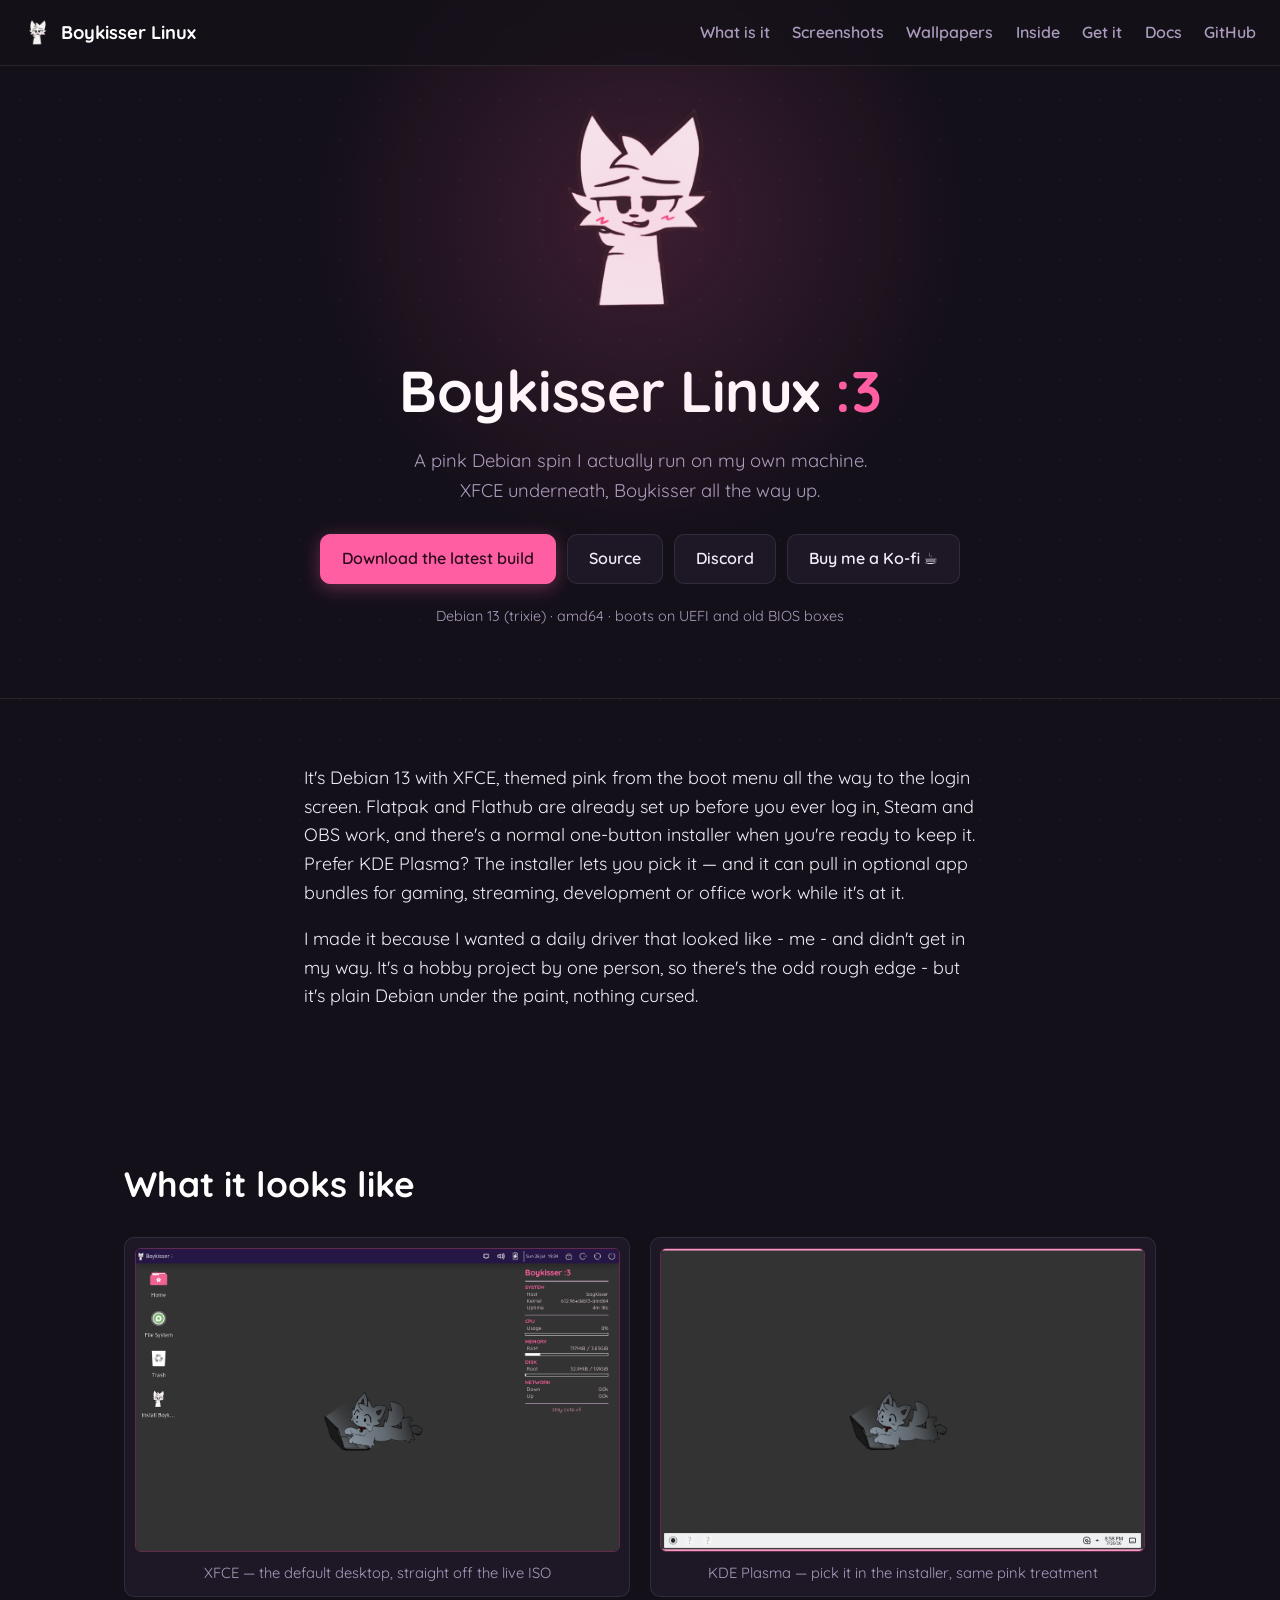
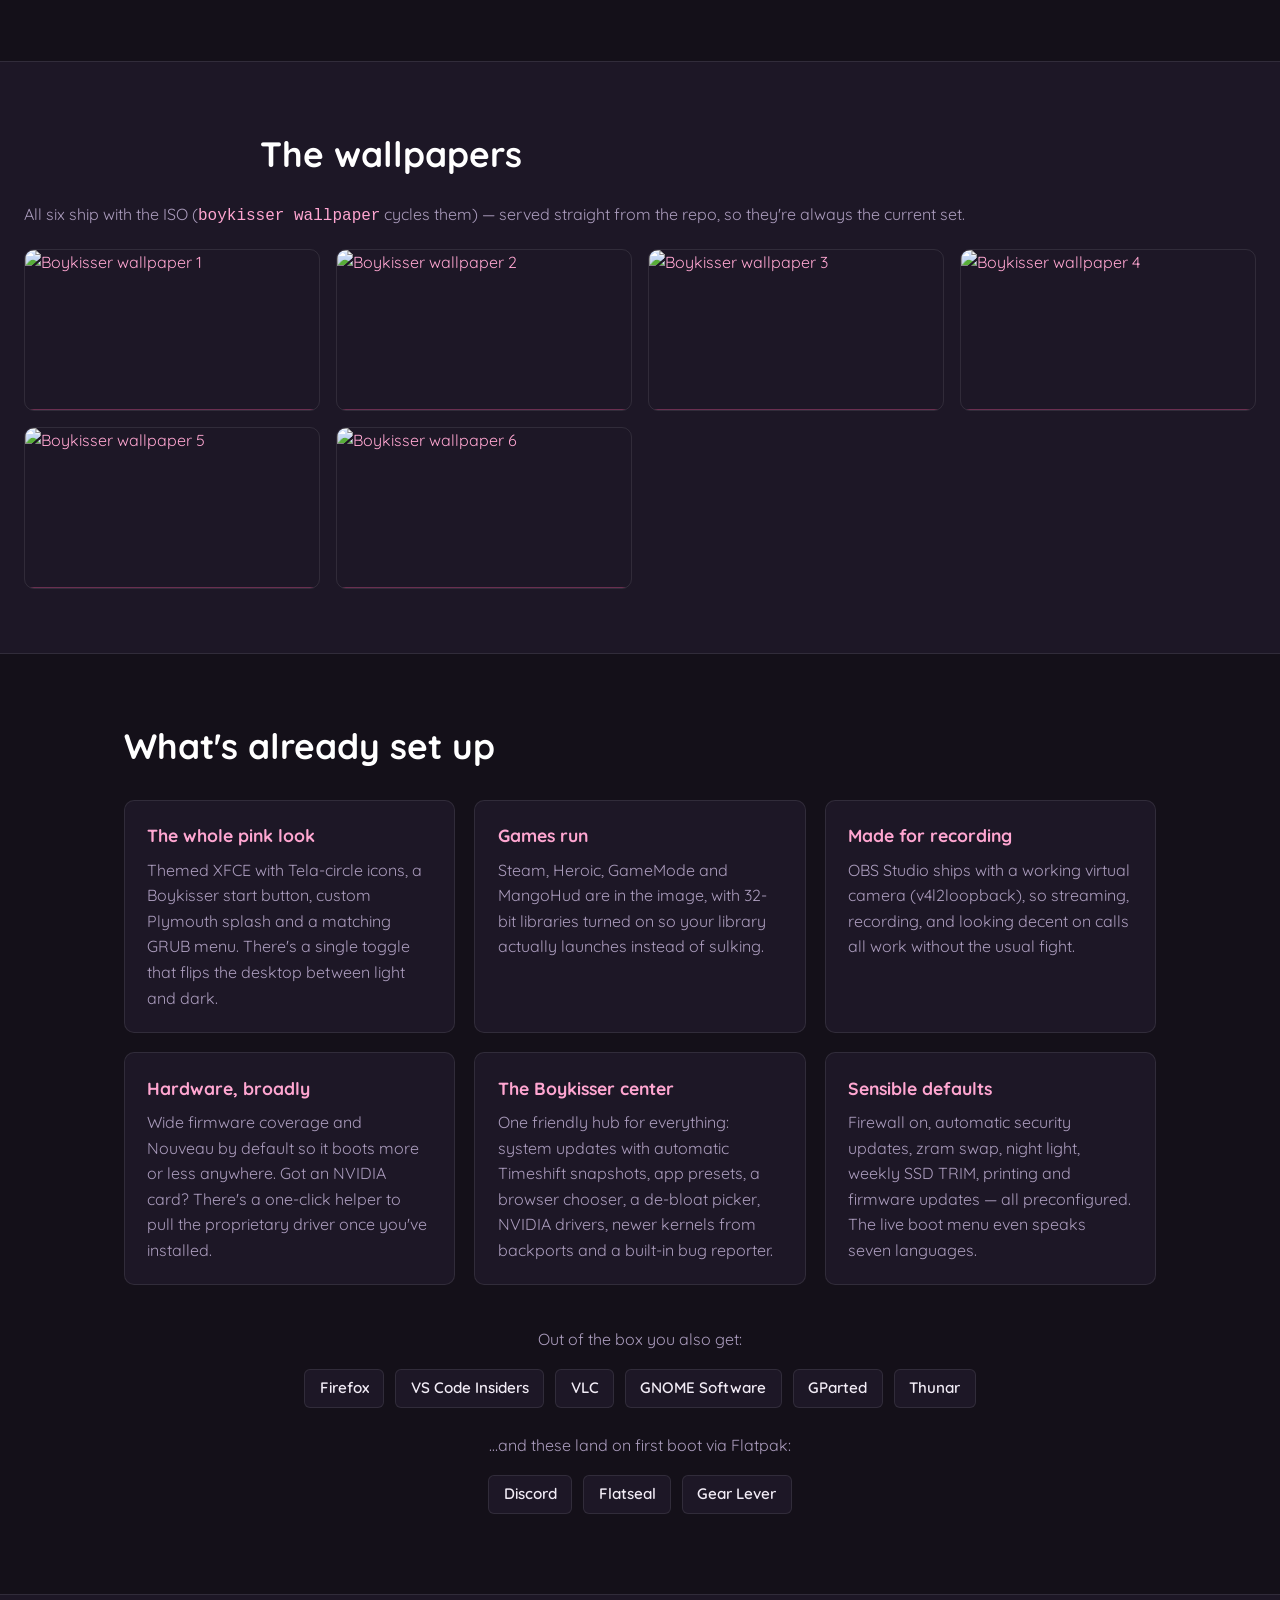
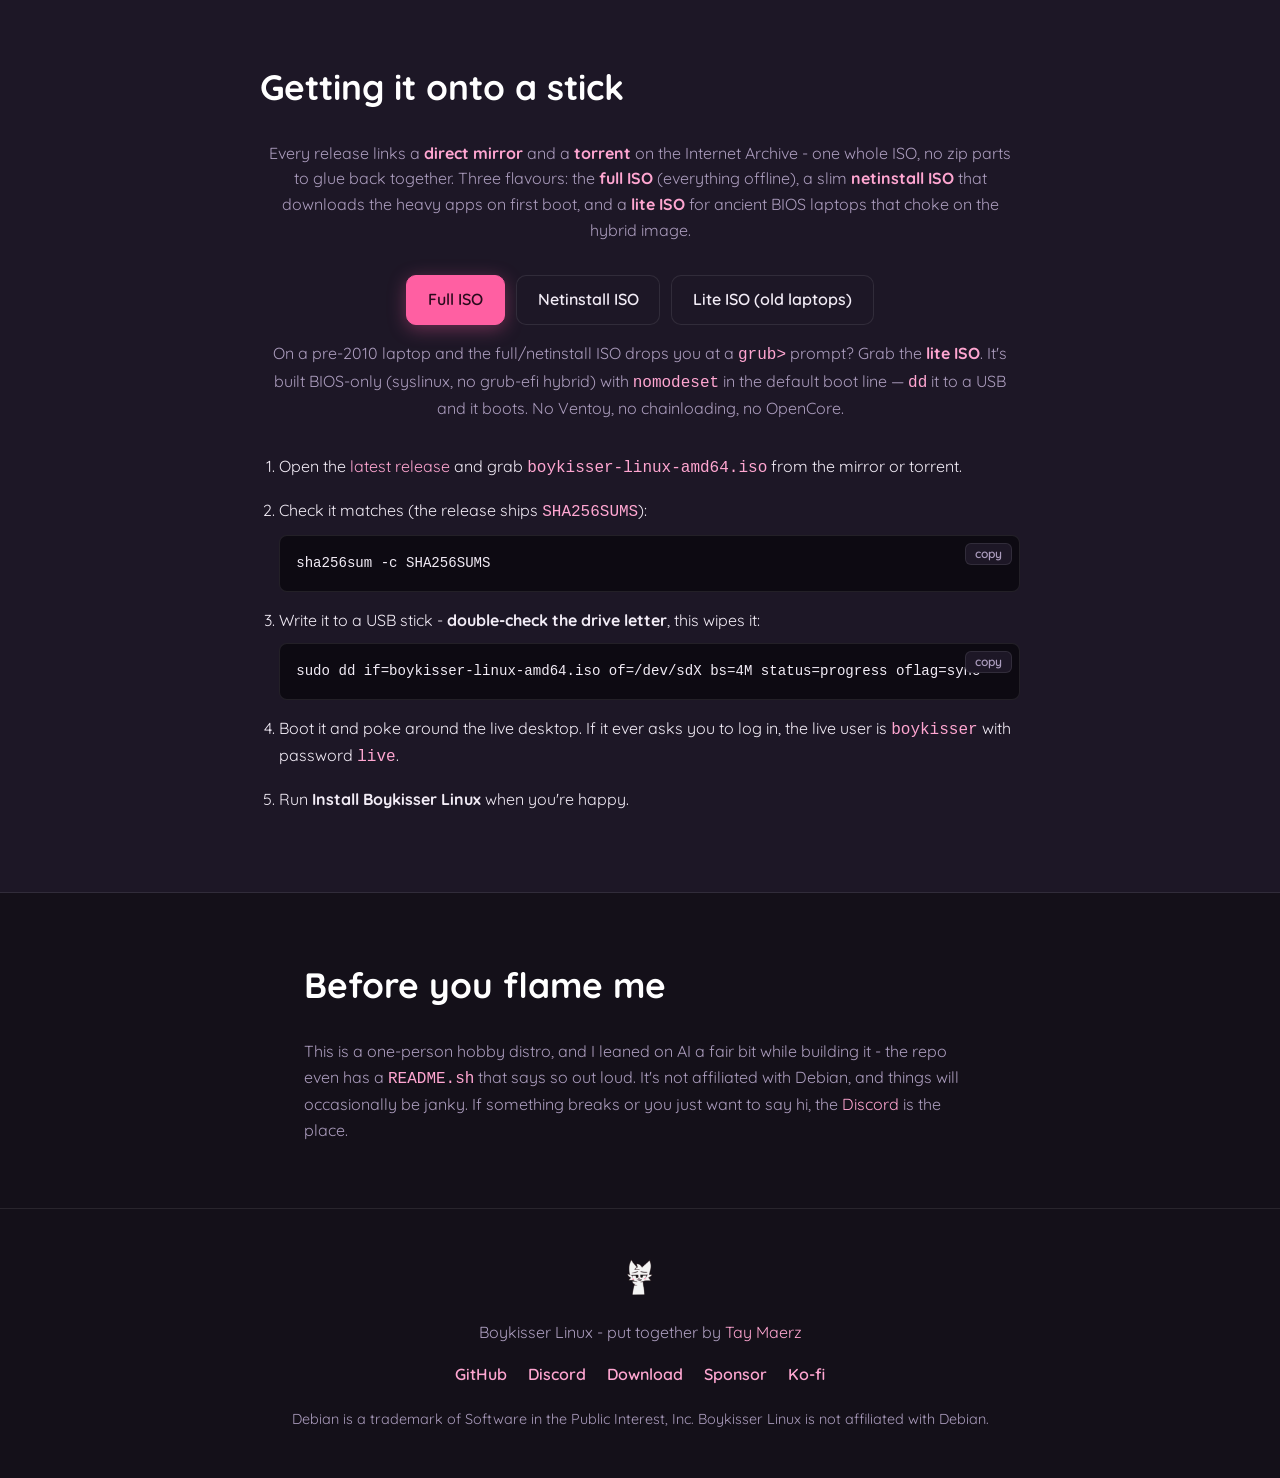
==== index.html @ 092f057a "feat: add lite ISO section for old BIOS laptops" ====
<!DOCTYPE html>
<html lang="en">
<head>
<meta charset="UTF-8">
<meta name="viewport" content="width=device-width, initial-scale=1.0">
<title>Boykisser Linux - a pink, gimmicky Debian XFCE distro :3</title>
<meta name="description" content="Boykisser Linux is a gay, gimmicky, daily-drivable Debian 13 (trixie) distro with a fully themed XFCE desktop. Flatpak out of the box, Steam, OBS virtual camera, and the cutest pink theme on the planet. Free ISO download.">
<meta name="keywords" content="Boykisser Linux, Linux distro, Debian, XFCE, pink Linux, gaming Linux, Flatpak, Steam Linux, OBS virtual camera, trixie, free ISO, daily driver Linux">
<meta name="author" content="Tay Maerz">
<meta name="robots" content="index, follow">
<meta name="theme-color" content="#ff5fa2">
<link rel="canonical" href="https://boykisser.taymaerz.de/">

<!-- Open Graph -->
<meta property="og:site_name" content="Boykisser Linux">
<meta property="og:title" content="Boykisser Linux - a pink, gimmicky Debian XFCE distro :3">
<meta property="og:description" content="A gay, gimmicky, daily-drivable Debian distro with XFCE. Flatpak, Steam, and OBS ready out of the box. :3">
<meta property="og:image" content="https://boykisser.taymaerz.de/assets/boykisser.png">
<meta property="og:image:alt" content="The Boykisser Linux mascot">
<meta property="og:url" content="https://boykisser.taymaerz.de/">
<meta property="og:type" content="website">
<meta property="og:locale" content="en_US">

<!-- Twitter -->
<meta name="twitter:card" content="summary_large_image">
<meta name="twitter:title" content="Boykisser Linux - a pink, gimmicky Debian XFCE distro :3">
<meta name="twitter:description" content="A gay, gimmicky, daily-drivable Debian distro with XFCE. Flatpak, Steam, and OBS ready out of the box. :3">
<meta name="twitter:image" content="https://boykisser.taymaerz.de/assets/boykisser.png">
<meta name="twitter:image:alt" content="The Boykisser Linux mascot">

<link rel="icon" type="image/png" href="assets/favicon.png">
<link rel="preconnect" href="https://fonts.googleapis.com">
<link rel="preconnect" href="https://fonts.gstatic.com" crossorigin>
<link href="https://fonts.googleapis.com/css2?family=Quicksand:wght@500;600;700&display=swap" rel="stylesheet">
<link rel="stylesheet" href="styles.css">

<script type="application/ld+json">
{
  "@context": "https://schema.org",
  "@graph": [
    {
      "@type": "WebSite",
      "@id": "https://boykisser.taymaerz.de/#website",
      "url": "https://boykisser.taymaerz.de/",
      "name": "Boykisser Linux",
      "description": "A pink, gimmicky, daily-drivable Debian XFCE distro.",
      "inLanguage": "en",
      "author": {
        "@type": "Person",
        "name": "Tay Maerz",
        "url": "https://taymaerz.de"
      }
    },
    {
      "@type": "SoftwareApplication",
      "name": "Boykisser Linux",
      "operatingSystem": "Linux",
      "applicationCategory": "OperatingSystem",
      "description": "Boykisser Linux is a gay, gimmicky, daily-drivable Debian 13 (trixie) distro with a fully themed XFCE desktop, Flatpak, Steam, and an OBS virtual camera ready out of the box.",
      "url": "https://boykisser.taymaerz.de/",
      "image": "https://boykisser.taymaerz.de/assets/boykisser.png",
      "downloadUrl": "https://github.com/taynotfound/BoykisserLinux/releases/latest",
      "softwareVersion": "Debian 13 (trixie) · amd64",
      "author": {
        "@type": "Person",
        "name": "Tay Maerz",
        "url": "https://taymaerz.de"
      },
      "offers": {
        "@type": "Offer",
        "price": "0",
        "priceCurrency": "USD"
      }
    }
  ]
}
</script>
</head>
<body>

<div class="progress" aria-hidden="true"></div>
<div class="paws" aria-hidden="true"></div>

<header class="hero">
  <nav class="nav">
    <a class="brand" href="#top">
      <img src="assets/favicon.png" alt="" width="28" height="28">
      <span>Boykisser&nbsp;Linux</span>
    </a>
    <div class="nav-links">
      <a href="#what">What is it</a>
      <a href="#shots">Screenshots</a>
      <a href="#wallpapers">Wallpapers</a>
      <a href="#inside">Inside</a>
      <a href="#get">Get it</a>
      <a href="docs.html">Docs</a>
      <a href="https://github.com/taynotfound/BoykisserLinux">GitHub</a>
    </div>
  </nav>

  <div class="hero-inner" id="top">
    <img class="hero-cat" src="assets/boykisser.png" alt="The Boykisser mascot" width="240">
    <h1>Boykisser&nbsp;Linux <span class="uwu">:3</span></h1>
    <p class="tagline">A pink Debian spin I actually run on my own machine.<br>XFCE underneath, Boykisser all the way up.</p>
    <div class="cta">
      <a class="btn btn-primary" id="download-btn" href="https://github.com/taynotfound/BoykisserLinux/releases/latest">Download the latest build</a>
      <a class="btn" href="https://github.com/taynotfound/BoykisserLinux">Source</a>
      <a class="btn btn-discord" href="https://discord.gg/3ZpwE9PPfP">Discord</a>
      <a class="btn btn-kofi" href="https://ko-fi.com/taygotkofi">Buy me a Ko-fi ☕</a>
    </div>
    <p class="subtle">Debian&nbsp;13 (trixie) · amd64 · boots on UEFI and old BIOS boxes <span id="release-info"></span></p>
  </div>
</header>

<main>

<section id="what" class="section lede">
  <p>
    It's Debian 13 with XFCE, themed pink from the boot menu all the way to the login
    screen. Flatpak and Flathub are already set up before you ever log in, Steam and OBS
    work, and there's a normal one-button installer when you're ready to keep it.
    Prefer KDE Plasma? The installer lets you pick it — and it can pull in optional app
    bundles for gaming, streaming, development or office work while it's at it.
  </p>
  <p>
    I made it because I wanted a daily driver that looked like - me -  and didn't
    get in my way. It's a hobby project by one person, so there's the odd rough edge -
    but it's plain Debian under the paint, nothing cursed.
  </p>
</section>

<section id="shots" class="section">
  <h2>What it looks like</h2>
  <div class="shots">
    <figure class="shot">
      <a href="assets/screenshots/xfce.png"><img src="assets/screenshots/xfce.png" alt="Boykisser Linux XFCE desktop — pink themed panel, Whisker menu and Boykisser wallpaper" loading="lazy"></a>
      <figcaption>XFCE — the default desktop, straight off the live ISO</figcaption>
    </figure>
    <figure class="shot">
      <a href="assets/screenshots/kde.png"><img src="assets/screenshots/kde.png" alt="Boykisser Linux KDE Plasma desktop — pink accent, Tela-circle icons and Boykisser wallpaper" loading="lazy"></a>
      <figcaption>KDE Plasma — pick it in the installer, same pink treatment</figcaption>
    </figure>
  </div>
</section>

<section id="wallpapers" class="section alt">
  <h2>The wallpapers</h2>
  <p class="section-sub">All six ship with the ISO (<code>boykisser wallpaper</code> cycles them) — served straight from the repo, so they're always the current set.</p>
  <div class="walls" id="walls"></div>
</section>

<section id="inside" class="section">
  <h2>What's already set up</h2>
  <div class="features">
    <div class="feature">
      <h3>The whole pink look</h3>
      <p>
        Themed XFCE with Tela-circle icons, a Boykisser start button, custom Plymouth
        splash and a matching GRUB menu. There's a single toggle that flips the desktop
        between light and dark.
      </p>
    </div>
    <div class="feature">
      <h3>Games run</h3>
      <p>
        Steam, Heroic, GameMode and MangoHud are in the image, with 32-bit libraries
        turned on so your library actually launches instead of sulking.
      </p>
    </div>
    <div class="feature">
      <h3>Made for recording</h3>
      <p>
        OBS Studio ships with a working virtual camera (v4l2loopback), so streaming,
        recording, and looking decent on calls all work without the usual fight.
      </p>
    </div>
    <div class="feature">
      <h3>Hardware, broadly</h3>
      <p>
        Wide firmware coverage and Nouveau by default so it boots more or less anywhere.
        Got an NVIDIA card? There's a one-click helper to pull the proprietary driver
        once you've installed.
      </p>
    </div>
    <div class="feature">
      <h3>The Boykisser center</h3>
      <p>
        One friendly hub for everything: system updates with automatic Timeshift
        snapshots, app presets, a browser chooser, a de-bloat picker, NVIDIA drivers,
        newer kernels from backports and a built-in bug reporter.
      </p>
    </div>
    <div class="feature">
      <h3>Sensible defaults</h3>
      <p>
        Firewall on, automatic security updates, zram swap, night light, weekly SSD
        TRIM, printing and firmware updates — all preconfigured. The live boot menu
        even speaks seven languages.
      </p>
    </div>
  </div>

  <p class="apps-intro">Out of the box you also get:</p>
  <ul class="apps">
    <li>Firefox</li>
    <li>VS&nbsp;Code Insiders</li>
    <li>VLC</li>
    <li>GNOME Software</li>
    <li>GParted</li>
    <li>Thunar</li>
  </ul>
  <p class="apps-intro">…and these land on first boot via Flatpak:</p>
  <ul class="apps">
    <li>Discord</li>
    <li>Flatseal</li>
    <li>Gear&nbsp;Lever</li>
  </ul>
</section>

<section id="get" class="section alt">
  <h2>Getting it onto a stick</h2>
  <p class="get-note">
    Every release links a <strong>direct mirror</strong> and a <strong>torrent</strong> on
    the Internet Archive - one whole ISO, no zip parts to glue back together.
    Three flavours: the <strong>full ISO</strong> (everything offline), a slim
    <strong>netinstall ISO</strong> that downloads the heavy apps on first boot,
    and a <strong>lite ISO</strong> for ancient BIOS laptops that choke on the hybrid image.
  </p>
  <div class="cta" id="flavour-links" hidden>
    <a class="btn btn-primary" id="dl-full" href="https://github.com/taynotfound/BoykisserLinux/releases/latest">Full ISO</a>
    <a class="btn" id="dl-netinstall" href="https://github.com/taynotfound/BoykisserLinux/releases/latest">Netinstall ISO</a>
    <a class="btn" id="dl-lite" href="https://github.com/taynotfound/BoykisserLinux/releases/latest">Lite ISO (old laptops)</a>
  </div>
  <p class="get-note" style="margin-top:1rem">
    On a pre-2010 laptop and the full/netinstall ISO drops you at a <code>grub&gt;</code>
    prompt? Grab the <strong>lite ISO</strong>. It's built BIOS-only (syslinux, no grub-efi
    hybrid) with <code>nomodeset</code> in the default boot line — <code>dd</code> it to a
    USB and it boots. No Ventoy, no chainloading, no OpenCore.
  </p>
  <ol class="steps">
    <li>
      Open the <a href="https://github.com/taynotfound/BoykisserLinux/releases/latest">latest
      release</a> and grab <code>boykisser-linux-amd64.iso</code> from the mirror or torrent.
    </li>
    <li>
      Check it matches (the release ships <code>SHA256SUMS</code>):
      <pre><code>sha256sum -c SHA256SUMS</code></pre>
    </li>
    <li>
      Write it to a USB stick - <strong>double-check the drive letter</strong>, this wipes it:
      <pre><code>sudo dd if=boykisser-linux-amd64.iso of=/dev/sdX bs=4M status=progress oflag=sync</code></pre>
    </li>
    <li>Boot it and poke around the live desktop. If it ever asks you to log in,
      the live user is <code>boykisser</code> with password <code>live</code>.</li>
    <li>Run <strong>Install Boykisser Linux</strong> when you're happy.</li>
  </ol>
</section>

<section id="honest" class="section heads-up">
  <h2>Before you flame me</h2>
  <p>
    This is a one-person hobby distro, and I leaned on AI a fair bit while building it -
    the repo even has a <code>README.sh</code> that says so out loud. It's not affiliated
    with Debian, and things will occasionally be janky. If something breaks or you just
    want to say hi, the <a href="https://discord.gg/3ZpwE9PPfP">Discord</a> is the place.
  </p>
</section>

</main>

<footer class="footer">
  <img src="assets/favicon.png" alt="" width="40" height="40">
  <p>Boykisser Linux - put together by <a href="https://taymaerz.de">Tay Maerz</a></p>
  <div class="footer-links">
    <a href="https://github.com/taynotfound/BoykisserLinux">GitHub</a>
    <a href="https://discord.gg/3ZpwE9PPfP">Discord</a>
    <a href="https://github.com/taynotfound/BoykisserLinux/releases/latest">Download</a>
    <a href="https://github.com/sponsors/taynotfound">Sponsor</a>
    <a href="https://ko-fi.com/taygotkofi">Ko-fi</a>
  </div>
  <p class="subtle">Debian is a trademark of Software in the Public Interest, Inc. Boykisser Linux is not affiliated with Debian.</p>
</footer>

<script src="script.js"></script>
</body>
</html>
---- styles.css ----
:root {
  --bg: #141019;
  --surface: #1d1726;
  --surface-2: #241d31;
  --pink: #ff5fa2;
  --pink-soft: #ffa6d1;
  --ink: #f2ecf6;
  --muted: #ab9cbd;
  --border: rgba(255, 255, 255, 0.09);
  --border-pink: rgba(255, 95, 162, 0.3);
  --radius: 10px;
}

* { box-sizing: border-box; }

html { scroll-behavior: smooth; }

::selection { background: var(--pink); color: #2a0a1c; }

/* slim pink scrollbar */
* { scrollbar-width: thin; scrollbar-color: var(--pink) var(--bg); }

/* scroll progress bar */
.progress {
  position: fixed;
  top: 0; left: 0;
  height: 3px;
  width: 0;
  background: linear-gradient(90deg, var(--pink), var(--pink-soft));
  z-index: 100;
  box-shadow: 0 0 10px rgba(255, 95, 162, 0.7);
}

body {
  margin: 0;
  font-family: "Quicksand", ui-rounded, system-ui, sans-serif;
  color: var(--ink);
  background: var(--bg);
  line-height: 1.6;
}

a { color: var(--pink-soft); text-decoration: none; }
a:hover { color: #fff; }

/* faint paw-dot texture — the one bit of fluff we keep */
.paws {
  position: fixed;
  inset: 0;
  pointer-events: none;
  background-image: radial-gradient(circle, rgba(255, 95, 162, 0.06) 1px, transparent 1px);
  background-size: 40px 40px;
  z-index: 0;
}

/* ---------- hero ---------- */
.hero {
  position: relative;
  z-index: 1;
  border-bottom: 1px solid var(--border);
  padding-bottom: 3.5rem;
  overflow: hidden;
}

/* soft pink glow behind the mascot */
.hero::before {
  content: "";
  position: absolute;
  top: -20%;
  left: 50%;
  transform: translateX(-50%);
  width: 720px;
  height: 720px;
  background: radial-gradient(circle, rgba(255, 95, 162, 0.18), transparent 65%);
  pointer-events: none;
}

.nav {
  position: sticky;
  top: 0;
  z-index: 50;
  display: flex;
  align-items: center;
  justify-content: space-between;
  max-width: none;
  margin: 0;
  padding: 1.1rem 1.5rem;
  flex-wrap: wrap;
  gap: 0.75rem;
  background: rgba(20, 16, 25, 0.75);
  backdrop-filter: blur(12px);
  -webkit-backdrop-filter: blur(12px);
  border-bottom: 1px solid var(--border);
}

.brand {
  display: flex;
  align-items: center;
  gap: 0.55rem;
  font-weight: 700;
  font-size: 1.15rem;
  color: #fff;
}

.nav-links { display: flex; gap: 1.4rem; flex-wrap: wrap; }
.nav-links a { font-weight: 600; color: var(--muted); }
.nav-links a:hover { color: #fff; }

.hero-inner {
  max-width: 760px;
  margin: 2rem auto 0;
  text-align: center;
  padding: 0 1.5rem;
}

.hero-cat {
  width: min(220px, 55vw);
  height: auto;
  animation: bob 4s ease-in-out infinite;
}

@keyframes bob {
  0%, 100% { transform: translateY(0) rotate(-1deg); }
  50% { transform: translateY(-10px) rotate(1deg); }
}

h1 {
  font-size: clamp(2.3rem, 6vw, 3.6rem);
  margin: 1.2rem 0 0.6rem;
  color: #fff;
  font-weight: 700;
  letter-spacing: -0.5px;
}

.uwu { color: var(--pink); }

.tagline { font-size: 1.15rem; color: var(--muted); margin: 0 0 1.8rem; }
.tagline em { color: var(--pink-soft); font-style: normal; }

.cta {
  display: flex;
  gap: 0.7rem;
  justify-content: center;
  flex-wrap: wrap;
}

.btn {
  display: inline-block;
  padding: 0.7rem 1.3rem;
  border-radius: var(--radius);
  font-weight: 600;
  border: 1px solid var(--border);
  background: var(--surface);
  color: var(--ink);
  transition: background 0.15s ease, border-color 0.15s ease, color 0.15s ease,
              transform 0.15s ease, box-shadow 0.15s ease;
}
.btn:hover {
  background: var(--surface-2);
  border-color: var(--border-pink);
  color: #fff;
  transform: translateY(-2px);
}

.btn-primary {
  background: var(--pink);
  border-color: var(--pink);
  color: #2a0a1c;
  box-shadow: 0 4px 18px rgba(255, 95, 162, 0.35);
}
.btn-primary:hover {
  background: var(--pink-soft);
  border-color: var(--pink-soft);
  color: #2a0a1c;
  box-shadow: 0 6px 26px rgba(255, 95, 162, 0.55);
}

.btn-discord:hover { background: #5865f2; border-color: #5865f2; color: #fff; }

.btn-kofi:hover { background: #ff5e5b; border-color: #ff5e5b; color: #fff; }

.subtle { color: var(--muted); font-size: 0.9rem; margin-top: 1.3rem; }

/* ---------- sections ---------- */
.section {
  position: relative;
  z-index: 1;
  max-width: 1080px;
  margin: 0 auto;
  padding: 4rem 1.5rem;
}

.section.alt {
  max-width: none;
  background: var(--surface);
  border-top: 1px solid var(--border);
  border-bottom: 1px solid var(--border);
}
.section.alt h2,
.section.alt .steps,
.section.alt .get-note { max-width: 760px; margin-left: auto; margin-right: auto; }

h2 {
  font-size: clamp(1.6rem, 3.5vw, 2.2rem);
  margin: 0 0 1.6rem;
  color: #fff;
  font-weight: 700;
}

/* intro paragraph */
.lede {
  max-width: 720px;
  font-size: 1.12rem;
}
.lede p { margin: 0 0 1.1rem; color: var(--ink); }
.lede em { color: var(--pink-soft); font-style: normal; }

.features {
  display: grid;
  grid-template-columns: repeat(auto-fit, minmax(280px, 1fr));
  gap: 1.2rem;
  margin-bottom: 2.6rem;
}
.feature {
  background: var(--surface);
  border: 1px solid var(--border);
  border-radius: var(--radius);
  padding: 1.3rem 1.4rem;
  transition: transform 0.2s ease, border-color 0.2s ease, box-shadow 0.2s ease;
}
.feature:hover {
  transform: translateY(-4px);
  border-color: var(--border-pink);
  box-shadow: 0 10px 30px rgba(255, 95, 162, 0.12);
}
.feature h3 {
  margin: 0 0 0.5rem;
  color: var(--pink-soft);
  font-size: 1.1rem;
  font-weight: 700;
}
.feature p { margin: 0; color: var(--muted); }

/* screenshots */
.shots {
  display: grid;
  grid-template-columns: repeat(auto-fit, minmax(320px, 1fr));
  gap: 1.2rem;
}
.shot {
  margin: 0;
  background: var(--surface);
  border: 1px solid var(--border);
  border-radius: var(--radius);
  padding: 0.6rem;
  transition: transform 0.2s ease, border-color 0.2s ease;
}
.shot:hover { transform: scale(1.015); border-color: var(--border-pink); }
.shot img {
  width: 100%;
  height: auto;
  display: block;
  border-radius: calc(var(--radius) - 4px);
  border: 1px solid var(--border-pink);
}
.shot figcaption {
  text-align: center;
  color: var(--muted);
  font-size: 0.92rem;
  padding: 0.55rem 0.3rem 0.15rem;
}

.apps-intro {
  text-align: center;
  color: var(--muted);
  margin: 1.6rem 0 0.8rem;
}

.get-note {
  text-align: center;
  color: var(--muted);
  margin: 0 auto 2rem;
}
.get-note strong { color: var(--pink-soft); font-weight: 700; }

.heads-up { max-width: 720px; }
.heads-up h2 { text-align: left; }
.heads-up p { color: var(--muted); margin: 0; }

.apps {
  display: flex;
  flex-wrap: wrap;
  gap: 0.7rem;
  justify-content: center;
  list-style: none;
  padding: 0;
}
.apps li {
  background: var(--surface);
  border: 1px solid var(--border);
  border-radius: 6px;
  padding: 0.4rem 0.9rem;
  font-weight: 600;
  font-size: 0.95rem;
}

.steps {
  max-width: 720px;
  margin: 0 auto;
  padding-left: 1.2rem;
}
.steps li { margin-bottom: 1rem; }

pre {
  position: relative;
  background: #0d0a12;
  border: 1px solid var(--border);
  border-radius: 8px;
  padding: 1rem;
  overflow-x: auto;
  margin: 0.6rem 0 0;
}
code { font-family: "Fira Code", ui-monospace, monospace; color: var(--pink-soft); }
pre code { color: var(--ink); font-size: 0.88rem; }

/* copy button on code blocks */
.copy-btn {
  position: absolute;
  top: 0.45rem;
  right: 0.45rem;
  border: 1px solid var(--border);
  background: var(--surface);
  color: var(--muted);
  border-radius: 6px;
  padding: 0.15rem 0.55rem;
  font: 600 0.75rem "Quicksand", sans-serif;
  cursor: pointer;
  transition: all 0.15s ease;
}
.copy-btn:hover { color: #fff; border-color: var(--border-pink); }
.copy-btn.copied { color: #2a0a1c; background: var(--pink); border-color: var(--pink); }

/* ---------- scroll reveal ---------- */
.reveal {
  opacity: 0;
  transform: translateY(22px);
  transition: opacity 0.55s ease, transform 0.55s ease;
}
.reveal.shown { opacity: 1; transform: none; }
@media (prefers-reduced-motion: reduce) {
  .reveal { opacity: 1; transform: none; transition: none; }
  .hero-cat { animation: none; }
}

/* ---------- footer ---------- */
.footer {
  position: relative;
  z-index: 1;
  text-align: center;
  padding: 3rem 1.5rem;
  border-top: 1px solid var(--border);
  color: var(--muted);
}
.footer-links {
  display: flex;
  gap: 1.3rem;
  justify-content: center;
  margin: 0.8rem 0;
  font-weight: 600;
}

/* ---------- docs ---------- */
.docs-hero { padding-bottom: 0; }

.docs-layout {
  display: grid;
  grid-template-columns: 220px 1fr;
  gap: 2.5rem;
  max-width: 1080px;
  margin: 0 auto;
  padding: 2.5rem 1.5rem 4rem;
}

.docs-sidebar h2 { margin: 0 0 0.8rem; font-size: 1rem; color: var(--muted); text-transform: uppercase; letter-spacing: 0.08em; }
.docs-sidebar nav { display: flex; flex-direction: column; gap: 0.15rem; position: sticky; top: 5rem; }
.docs-sidebar nav a {
  padding: 0.45rem 0.8rem;
  border-radius: 8px;
  color: var(--muted);
  font-weight: 600;
  border: 1px solid transparent;
}
.docs-sidebar nav a:hover { color: #fff; background: var(--surface); }
.docs-sidebar nav a.active {
  color: var(--pink-soft);
  background: var(--surface);
  border-color: var(--border-pink);
}

.docs-content { min-width: 0; }
.docs-content h1 { font-size: 2rem; margin-top: 0; }
.docs-content h2 { margin-top: 2.2rem; padding-bottom: 0.3rem; border-bottom: 1px solid var(--border); }
.docs-content p, .docs-content li { color: var(--ink); }
.docs-content pre { margin: 0.8rem 0; }
.docs-content table { border-collapse: collapse; width: 100%; margin: 0.8rem 0; font-size: 0.95rem; }
.docs-content th, .docs-content td { border: 1px solid var(--border); padding: 0.5rem 0.75rem; text-align: left; }
.docs-content th { background: var(--surface); color: var(--pink-soft); }
.docs-content tr:nth-child(even) td { background: rgba(255, 255, 255, 0.02); }
.docs-content code { background: var(--surface); padding: 0.1rem 0.35rem; border-radius: 5px; font-size: 0.88em; }
.docs-content pre code { background: none; padding: 0; }
.docs-content blockquote { margin: 0.8rem 0; padding: 0.4rem 1rem; border-left: 3px solid var(--pink); background: var(--surface); border-radius: 0 8px 8px 0; }

.nav-links a.active { color: var(--pink-soft); }

@media (max-width: 760px) {
  .docs-layout { grid-template-columns: 1fr; gap: 1.5rem; }
  .docs-sidebar nav { position: static; flex-direction: row; flex-wrap: wrap; }
}

/* ---------- wallpapers ---------- */
.section-sub { color: var(--muted); margin-top: -0.4rem; }
.walls {
  display: grid;
  grid-template-columns: repeat(auto-fit, minmax(240px, 1fr));
  gap: 1rem;
  margin-top: 1.2rem;
}
.wall {
  position: relative;
  display: block;
  border-radius: var(--radius);
  overflow: hidden;
  border: 1px solid var(--border);
  transition: transform 0.2s ease, border-color 0.2s ease, box-shadow 0.2s ease;
}
.wall img { display: block; width: 100%; height: 160px; object-fit: cover; }
.wall span {
  position: absolute;
  inset: auto 0 0 0;
  padding: 0.35rem 0;
  text-align: center;
  font-weight: 700;
  font-size: 0.8rem;
  color: #2a0a1c;
  background: var(--pink);
  transform: translateY(100%);
  transition: transform 0.2s ease;
}
.wall:hover { transform: translateY(-4px); border-color: var(--border-pink); box-shadow: 0 10px 30px rgba(255, 95, 162, 0.15); }
.wall:hover span { transform: none; }

/* ---------- easter egg: party mode ---------- */
@keyframes bk-spin { to { transform: rotate(360deg); } }
@keyframes bk-hue { to { filter: hue-rotate(360deg); } }
body.party .hero-cat { animation: bk-spin 1.2s linear infinite; }
body.party .hero::before, body.party .progress, body.party .btn-primary,
body.party h1, body.party h2 { animation: bk-hue 3s linear infinite; }
.party-toast {
  position: fixed;
  left: 50%; bottom: 2rem;
  transform: translateX(-50%);
  background: var(--surface);
  border: 1px solid var(--border-pink);
  border-radius: 999px;
  padding: 0.6rem 1.4rem;
  font-weight: 700;
  color: var(--pink-soft);
  box-shadow: 0 10px 30px rgba(255, 95, 162, 0.25);
  z-index: 200;
}
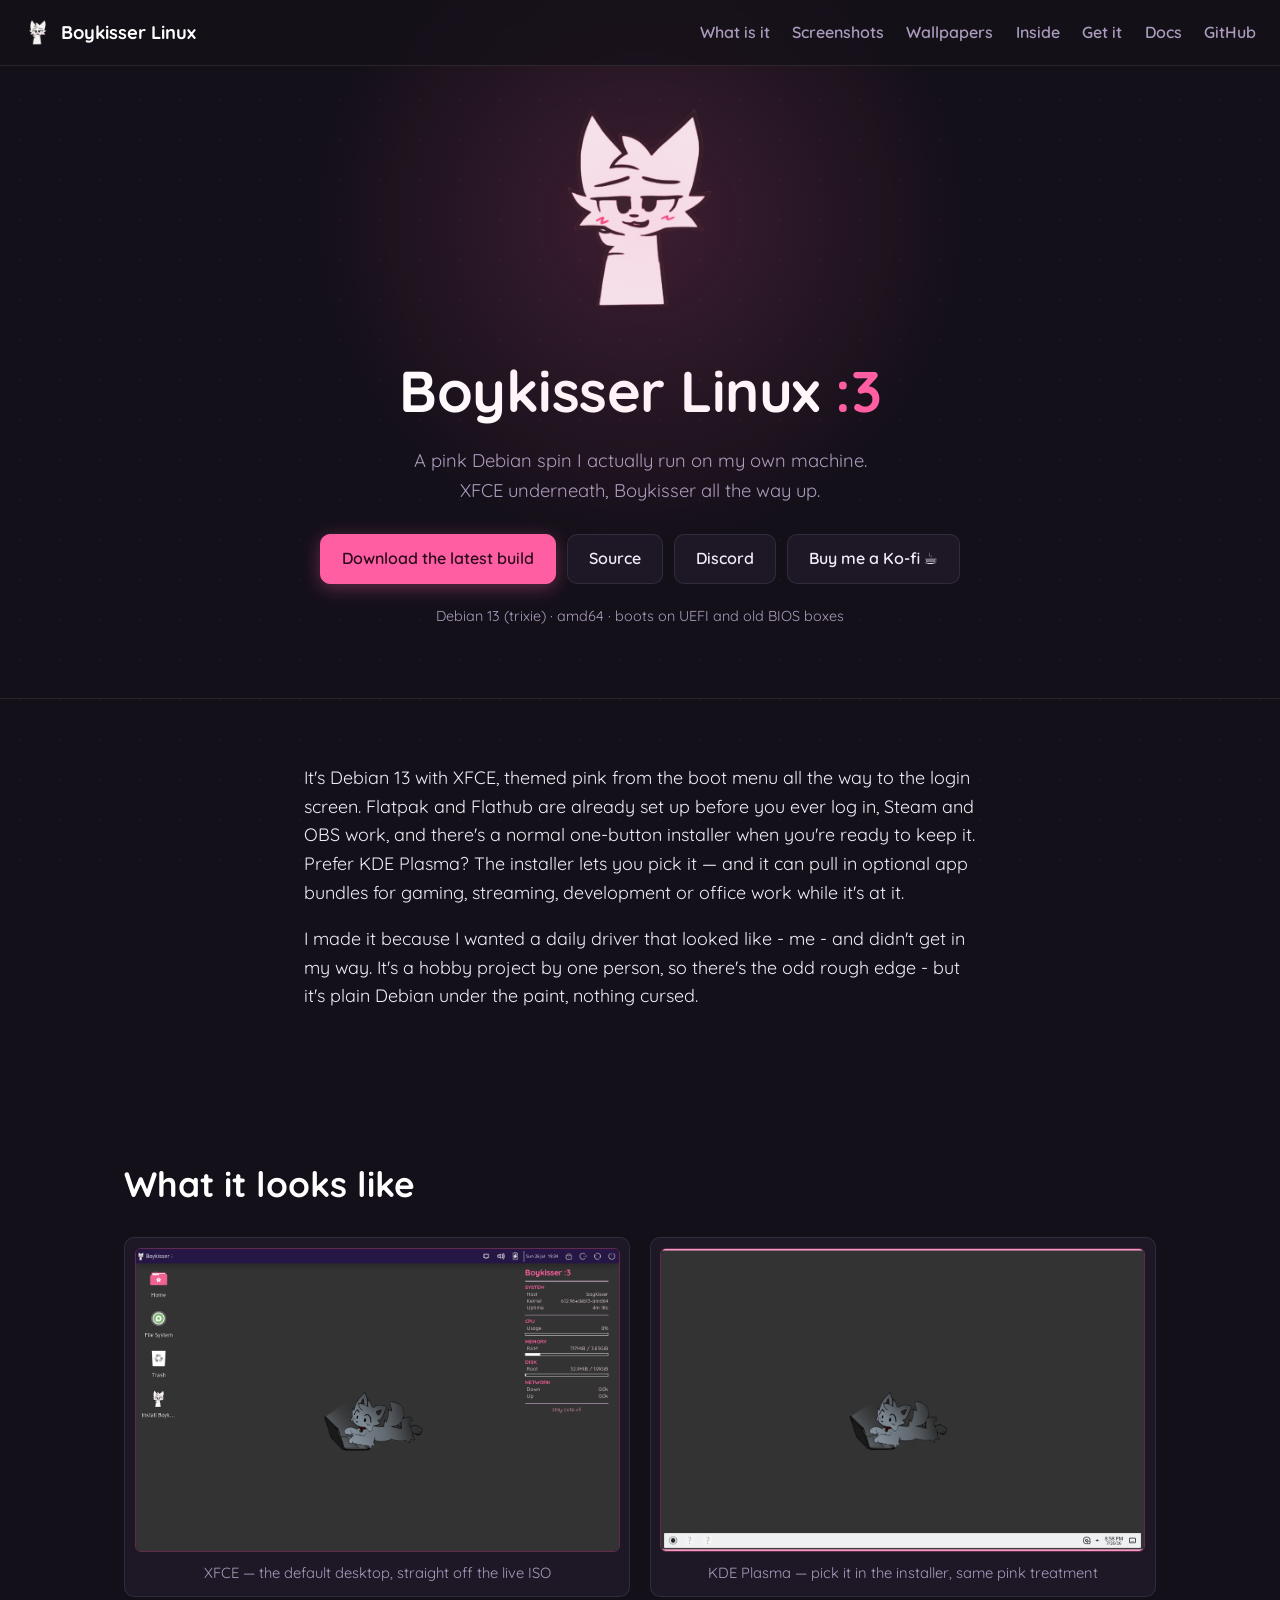
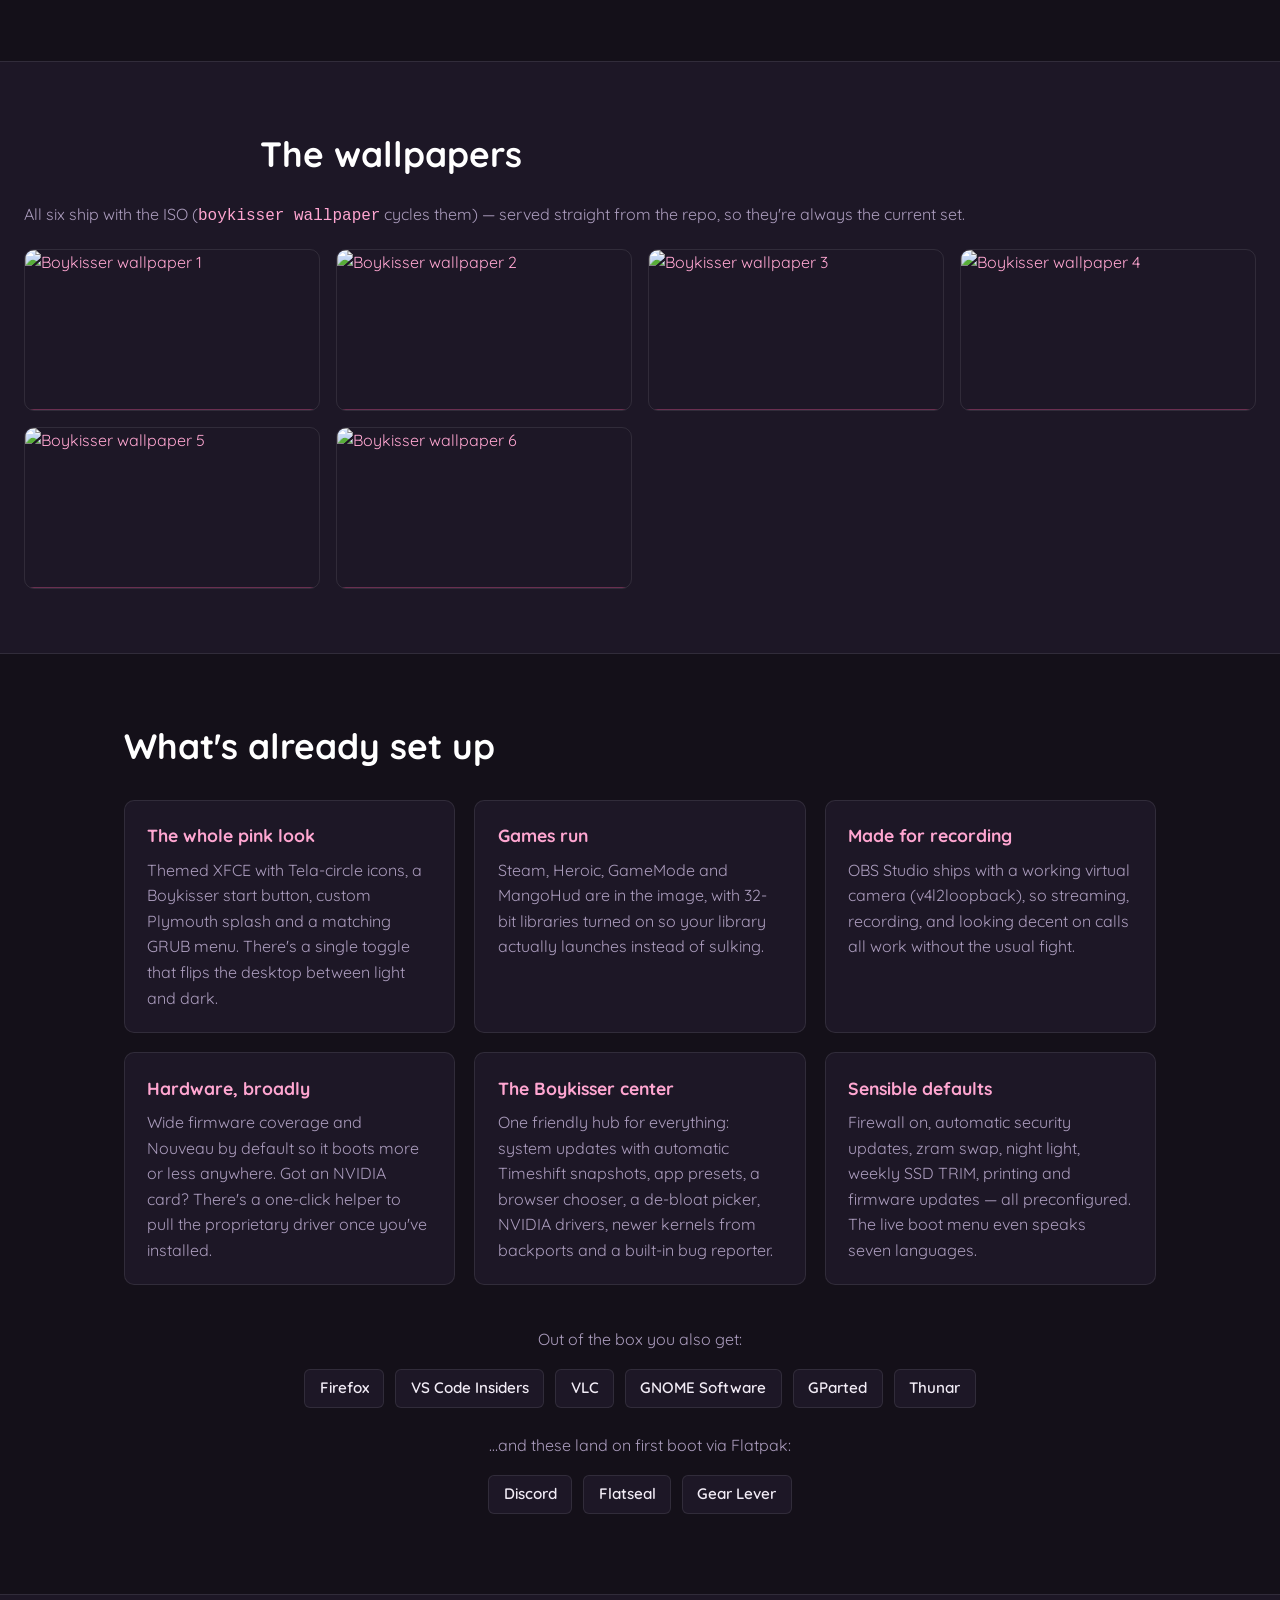
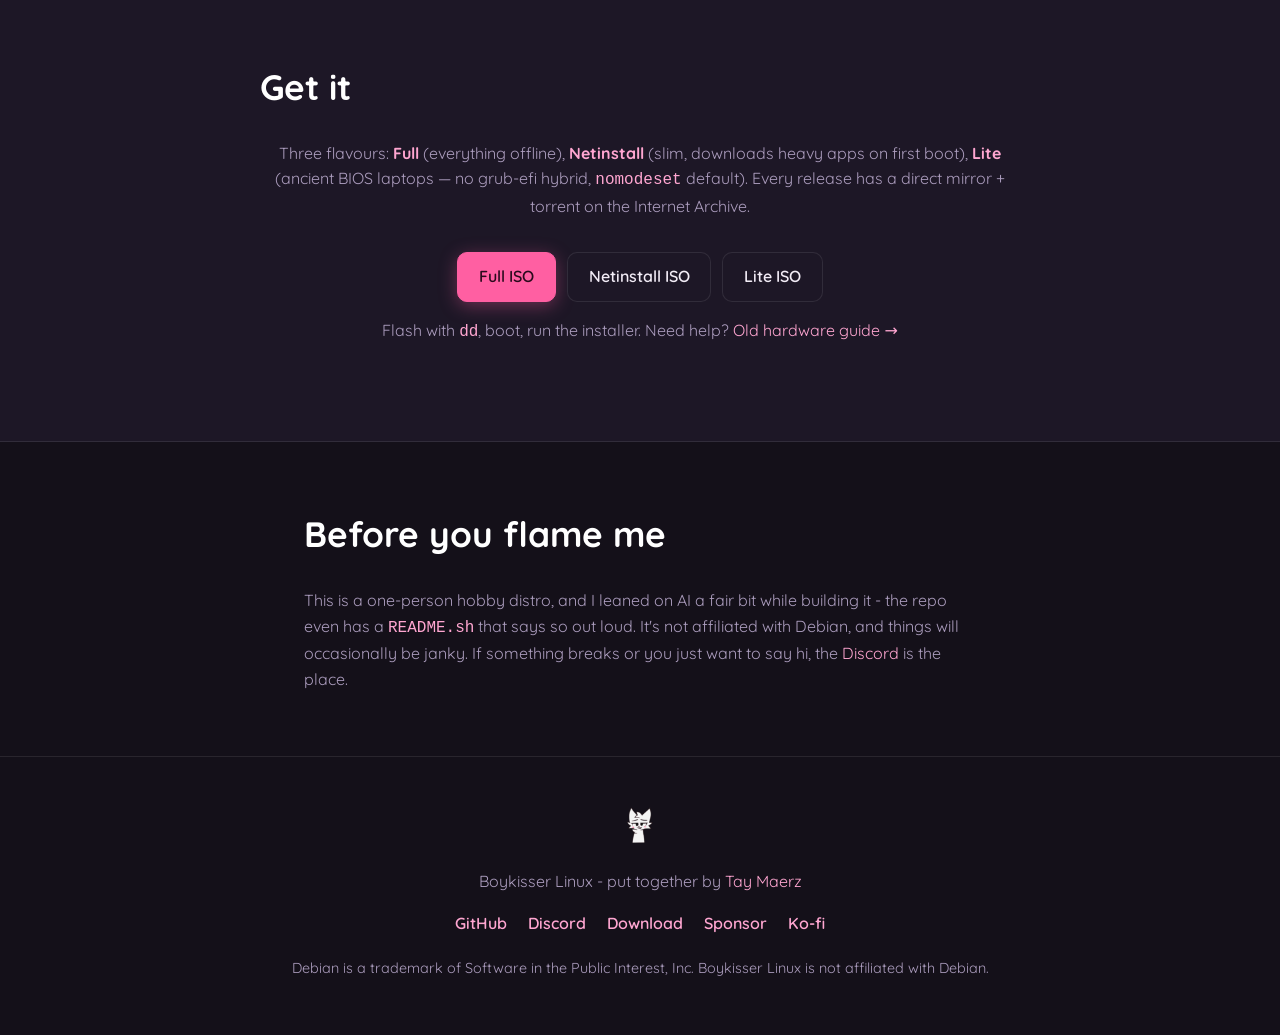
==== commit 9059dbc3: "fix: trim get section, detail moved to old-hardware docs page" ====
--- a/index.html
+++ b/index.html
@@ -218,42 +218,19 @@
 </section>
 
 <section id="get" class="section alt">
-  <h2>Getting it onto a stick</h2>
+  <h2>Get it</h2>
   <p class="get-note">
-    Every release links a <strong>direct mirror</strong> and a <strong>torrent</strong> on
-    the Internet Archive - one whole ISO, no zip parts to glue back together.
-    Three flavours: the <strong>full ISO</strong> (everything offline), a slim
-    <strong>netinstall ISO</strong> that downloads the heavy apps on first boot,
-    and a <strong>lite ISO</strong> for ancient BIOS laptops that choke on the hybrid image.
+    Three flavours: <strong>Full</strong> (everything offline), <strong>Netinstall</strong> (slim, downloads heavy apps on first boot), <strong>Lite</strong> (ancient BIOS laptops — no grub-efi hybrid, <code>nomodeset</code> default).
+    Every release has a direct mirror + torrent on the Internet Archive.
   </p>
   <div class="cta" id="flavour-links" hidden>
     <a class="btn btn-primary" id="dl-full" href="https://github.com/taynotfound/BoykisserLinux/releases/latest">Full ISO</a>
     <a class="btn" id="dl-netinstall" href="https://github.com/taynotfound/BoykisserLinux/releases/latest">Netinstall ISO</a>
-    <a class="btn" id="dl-lite" href="https://github.com/taynotfound/BoykisserLinux/releases/latest">Lite ISO (old laptops)</a>
+    <a class="btn" id="dl-lite" href="https://github.com/taynotfound/BoykisserLinux/releases/latest">Lite ISO</a>
   </div>
   <p class="get-note" style="margin-top:1rem">
-    On a pre-2010 laptop and the full/netinstall ISO drops you at a <code>grub&gt;</code>
-    prompt? Grab the <strong>lite ISO</strong>. It's built BIOS-only (syslinux, no grub-efi
-    hybrid) with <code>nomodeset</code> in the default boot line — <code>dd</code> it to a
-    USB and it boots. No Ventoy, no chainloading, no OpenCore.
-  </p>
-  <ol class="steps">
-    <li>
-      Open the <a href="https://github.com/taynotfound/BoykisserLinux/releases/latest">latest
-      release</a> and grab <code>boykisser-linux-amd64.iso</code> from the mirror or torrent.
-    </li>
-    <li>
-      Check it matches (the release ships <code>SHA256SUMS</code>):
-      <pre><code>sha256sum -c SHA256SUMS</code></pre>
-    </li>
-    <li>
-      Write it to a USB stick - <strong>double-check the drive letter</strong>, this wipes it:
-      <pre><code>sudo dd if=boykisser-linux-amd64.iso of=/dev/sdX bs=4M status=progress oflag=sync</code></pre>
-    </li>
-    <li>Boot it and poke around the live desktop. If it ever asks you to log in,
-      the live user is <code>boykisser</code> with password <code>live</code>.</li>
-    <li>Run <strong>Install Boykisser Linux</strong> when you're happy.</li>
-  </ol>
+    Flash with <code>dd</code>, boot, run the installer. Need help? <a href="docs.html#old-hardware">Old hardware guide →</a>
+  </p>
 </section>
 
 <section id="honest" class="section heads-up">
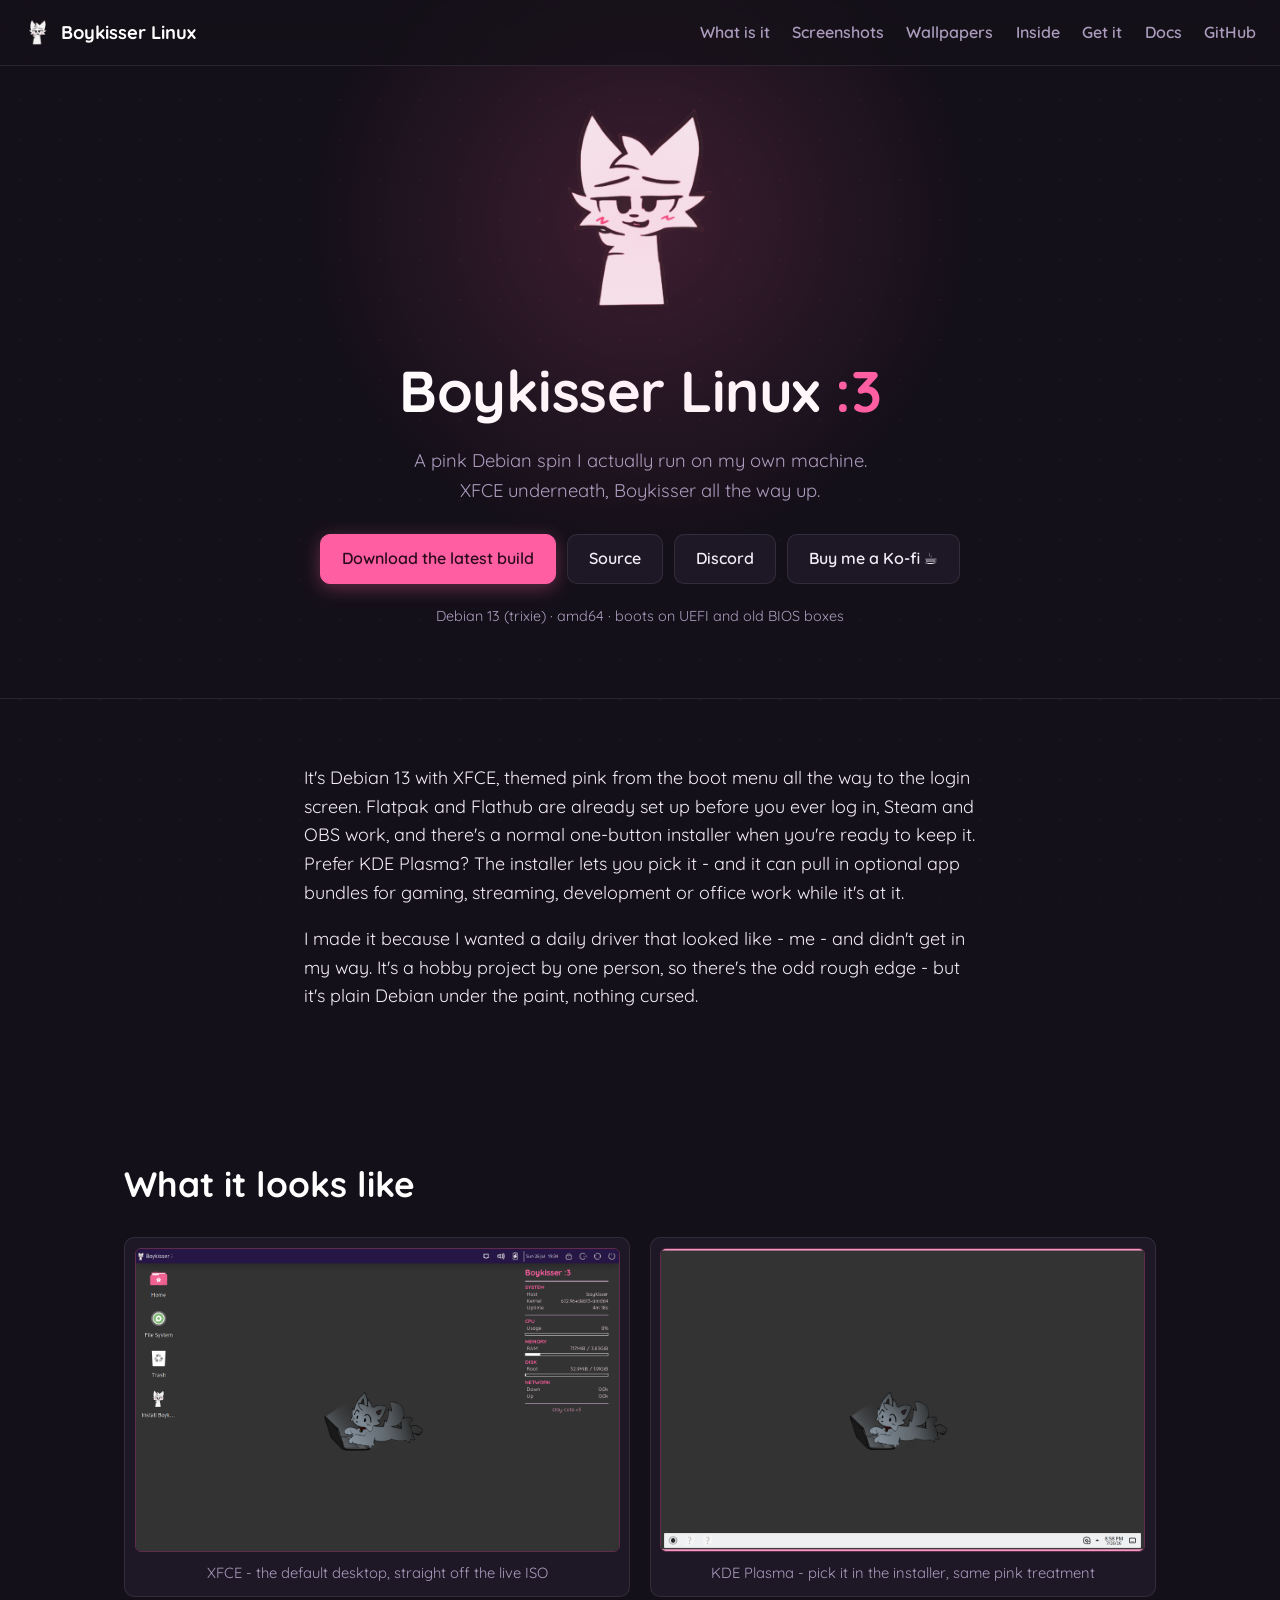
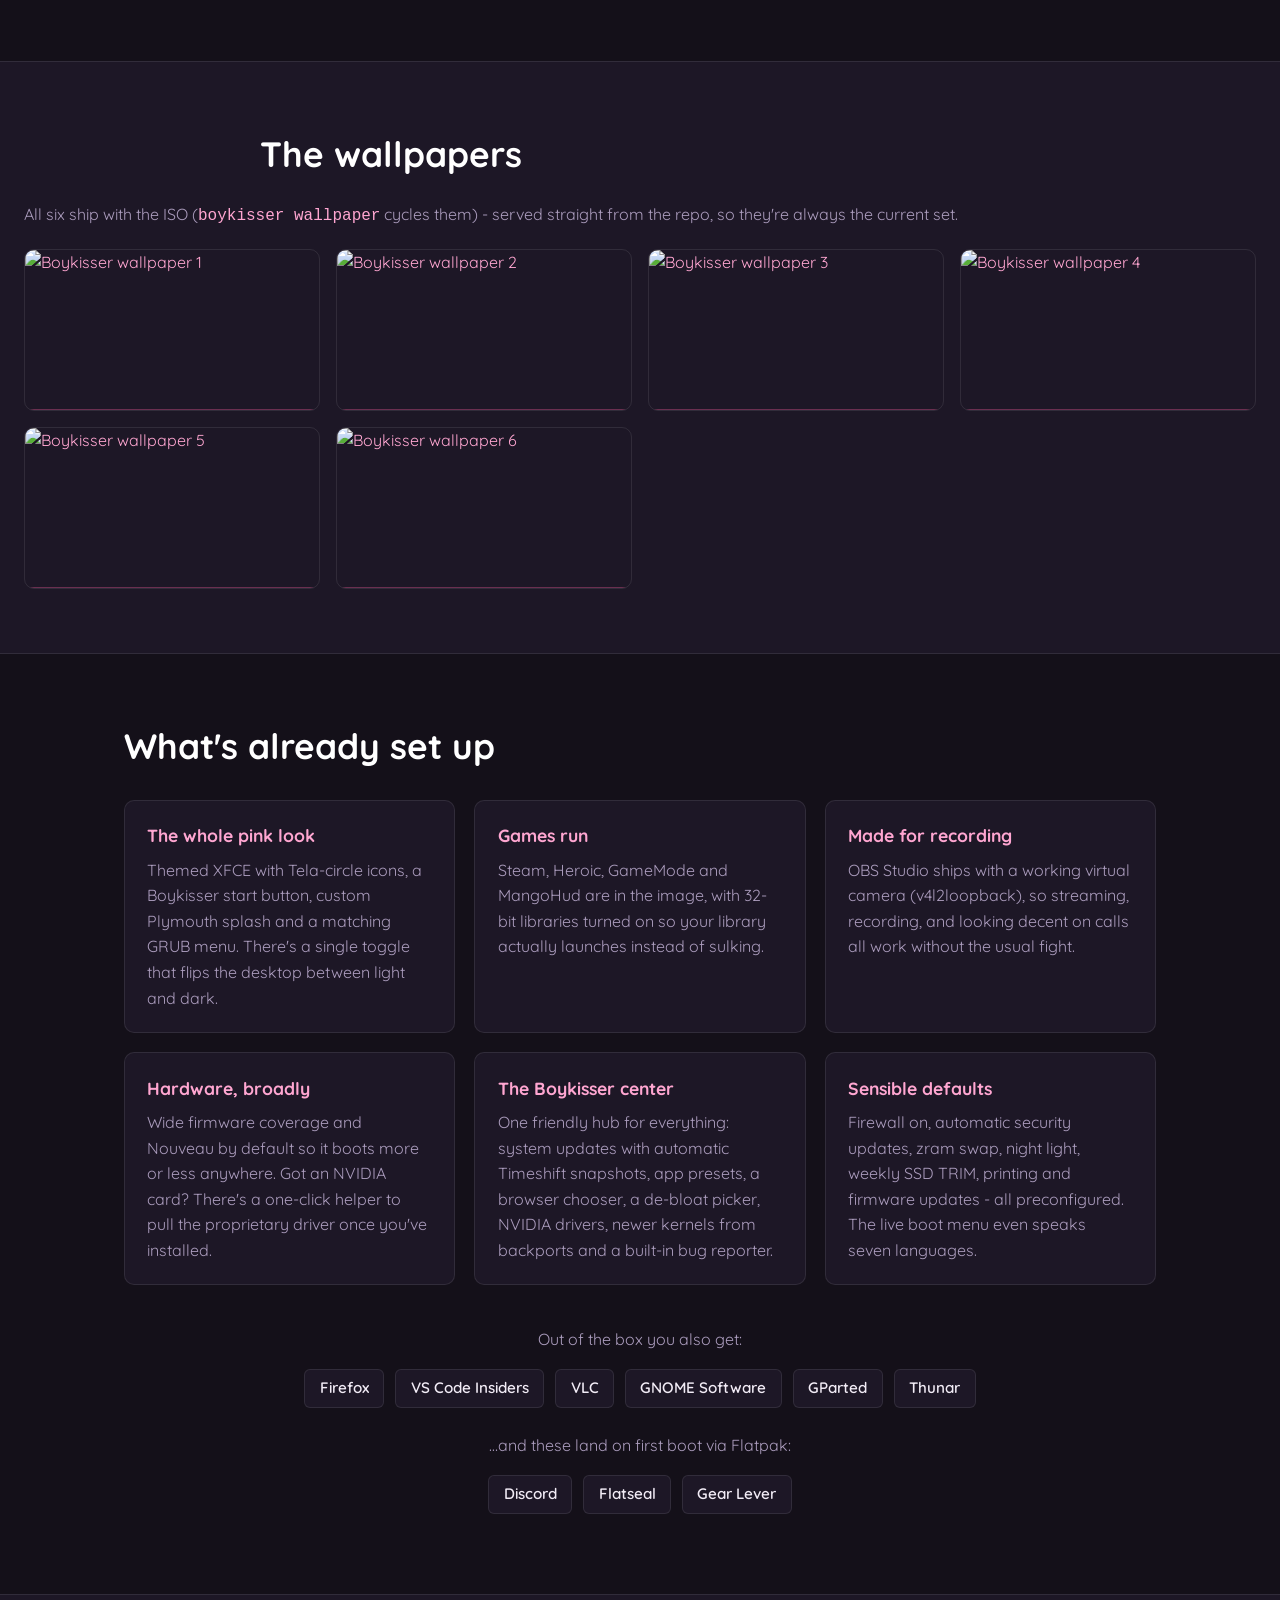
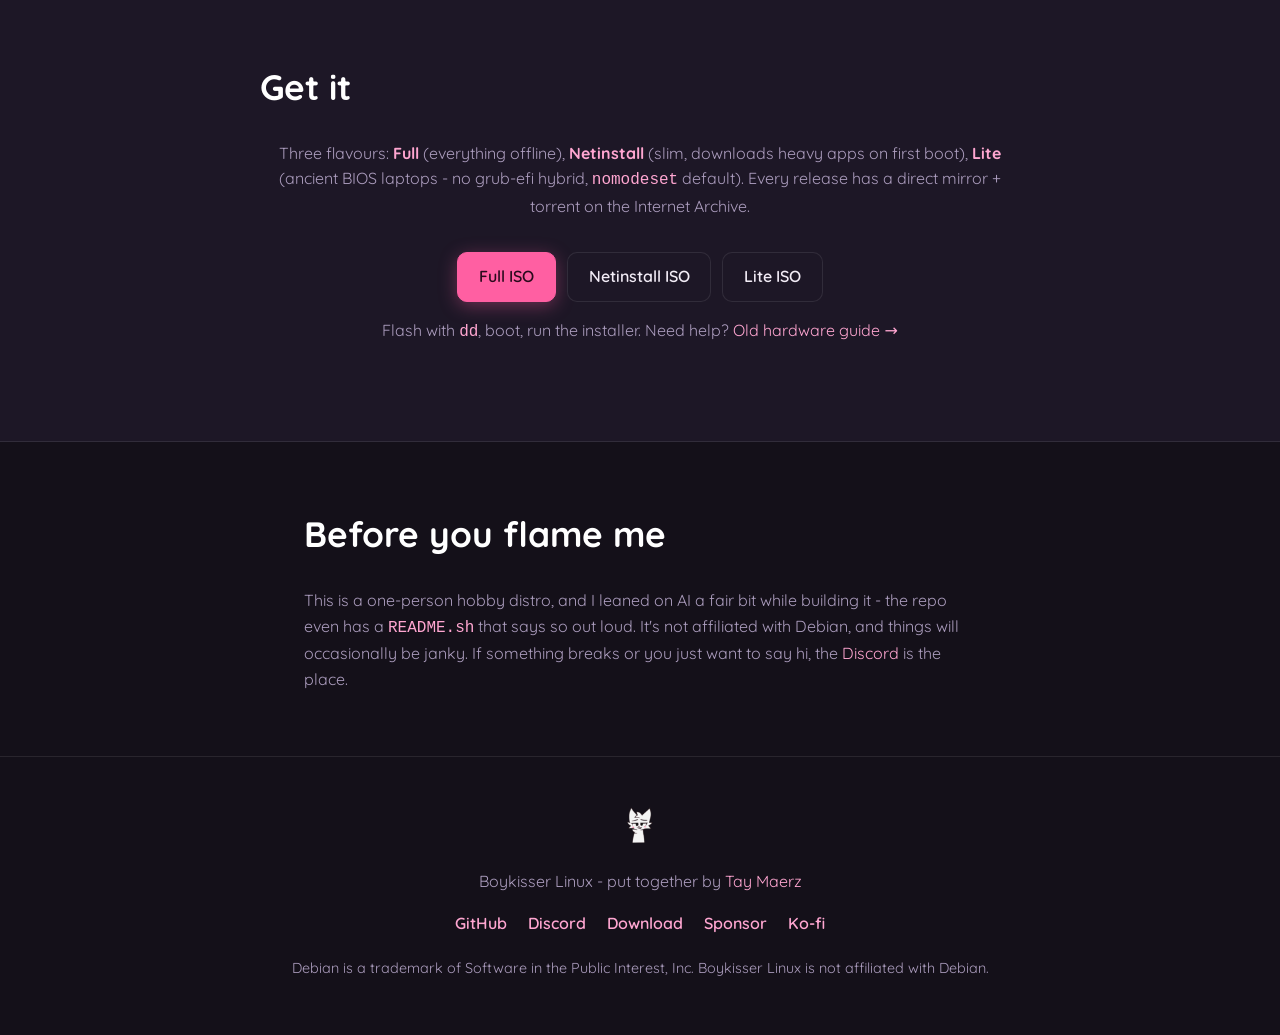
==== commit 1185705a: "fix: remove em-dashes" ====
--- a/index.html
+++ b/index.html
@@ -119,7 +119,7 @@
     It's Debian 13 with XFCE, themed pink from the boot menu all the way to the login
     screen. Flatpak and Flathub are already set up before you ever log in, Steam and OBS
     work, and there's a normal one-button installer when you're ready to keep it.
-    Prefer KDE Plasma? The installer lets you pick it — and it can pull in optional app
+    Prefer KDE Plasma? The installer lets you pick it  -  and it can pull in optional app
     bundles for gaming, streaming, development or office work while it's at it.
   </p>
   <p>
@@ -133,19 +133,19 @@
   <h2>What it looks like</h2>
   <div class="shots">
     <figure class="shot">
-      <a href="assets/screenshots/xfce.png"><img src="assets/screenshots/xfce.png" alt="Boykisser Linux XFCE desktop — pink themed panel, Whisker menu and Boykisser wallpaper" loading="lazy"></a>
-      <figcaption>XFCE — the default desktop, straight off the live ISO</figcaption>
+      <a href="assets/screenshots/xfce.png"><img src="assets/screenshots/xfce.png" alt="Boykisser Linux XFCE desktop  -  pink themed panel, Whisker menu and Boykisser wallpaper" loading="lazy"></a>
+      <figcaption>XFCE  -  the default desktop, straight off the live ISO</figcaption>
     </figure>
     <figure class="shot">
-      <a href="assets/screenshots/kde.png"><img src="assets/screenshots/kde.png" alt="Boykisser Linux KDE Plasma desktop — pink accent, Tela-circle icons and Boykisser wallpaper" loading="lazy"></a>
-      <figcaption>KDE Plasma — pick it in the installer, same pink treatment</figcaption>
+      <a href="assets/screenshots/kde.png"><img src="assets/screenshots/kde.png" alt="Boykisser Linux KDE Plasma desktop  -  pink accent, Tela-circle icons and Boykisser wallpaper" loading="lazy"></a>
+      <figcaption>KDE Plasma  -  pick it in the installer, same pink treatment</figcaption>
     </figure>
   </div>
 </section>
 
 <section id="wallpapers" class="section alt">
   <h2>The wallpapers</h2>
-  <p class="section-sub">All six ship with the ISO (<code>boykisser wallpaper</code> cycles them) — served straight from the repo, so they're always the current set.</p>
+  <p class="section-sub">All six ship with the ISO (<code>boykisser wallpaper</code> cycles them)  -  served straight from the repo, so they're always the current set.</p>
   <div class="walls" id="walls"></div>
 </section>
 
@@ -194,7 +194,7 @@
       <h3>Sensible defaults</h3>
       <p>
         Firewall on, automatic security updates, zram swap, night light, weekly SSD
-        TRIM, printing and firmware updates — all preconfigured. The live boot menu
+        TRIM, printing and firmware updates  -  all preconfigured. The live boot menu
         even speaks seven languages.
       </p>
     </div>
@@ -220,7 +220,7 @@
 <section id="get" class="section alt">
   <h2>Get it</h2>
   <p class="get-note">
-    Three flavours: <strong>Full</strong> (everything offline), <strong>Netinstall</strong> (slim, downloads heavy apps on first boot), <strong>Lite</strong> (ancient BIOS laptops — no grub-efi hybrid, <code>nomodeset</code> default).
+    Three flavours: <strong>Full</strong> (everything offline), <strong>Netinstall</strong> (slim, downloads heavy apps on first boot), <strong>Lite</strong> (ancient BIOS laptops  -  no grub-efi hybrid, <code>nomodeset</code> default).
     Every release has a direct mirror + torrent on the Internet Archive.
   </p>
   <div class="cta" id="flavour-links" hidden>
--- a/styles.css
+++ b/styles.css
@@ -42,7 +42,7 @@
 a { color: var(--pink-soft); text-decoration: none; }
 a:hover { color: #fff; }
 
-/* faint paw-dot texture — the one bit of fluff we keep */
+/* faint paw-dot texture  -  the one bit of fluff we keep */
 .paws {
   position: fixed;
   inset: 0;
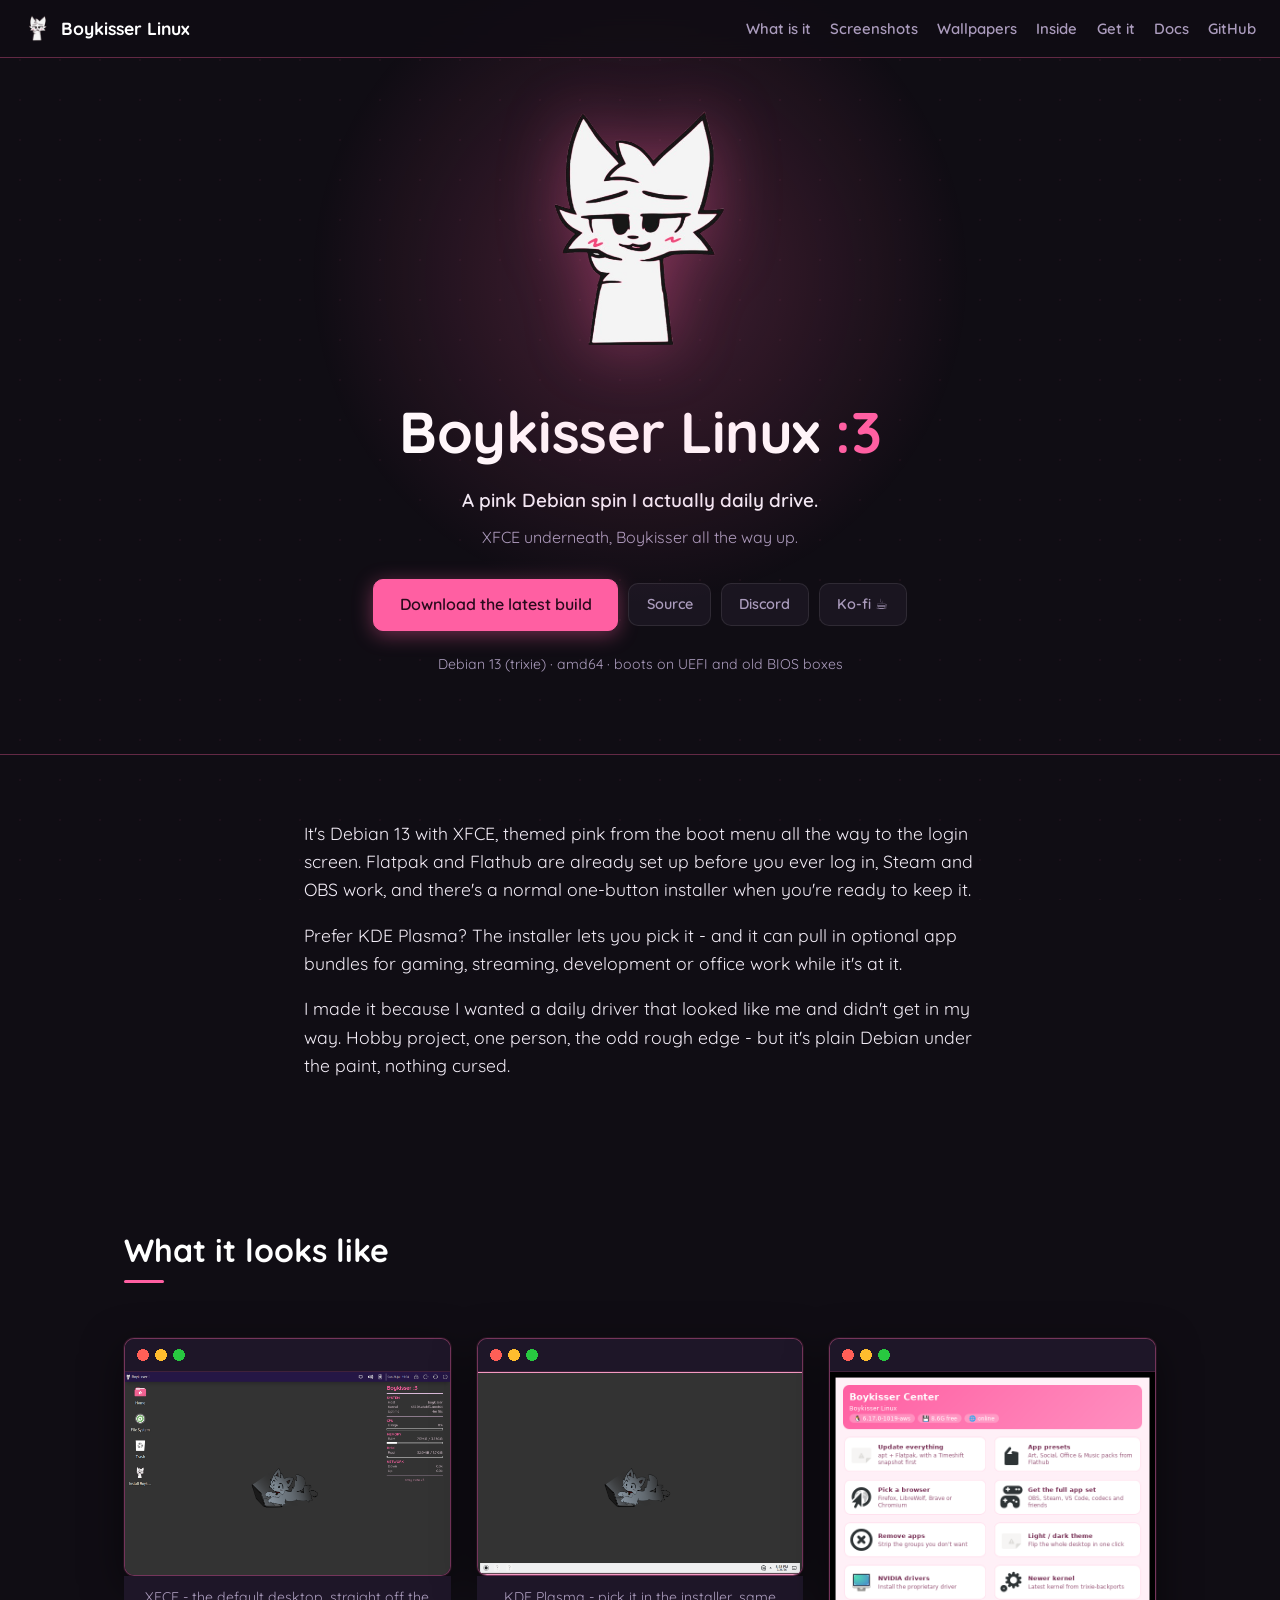
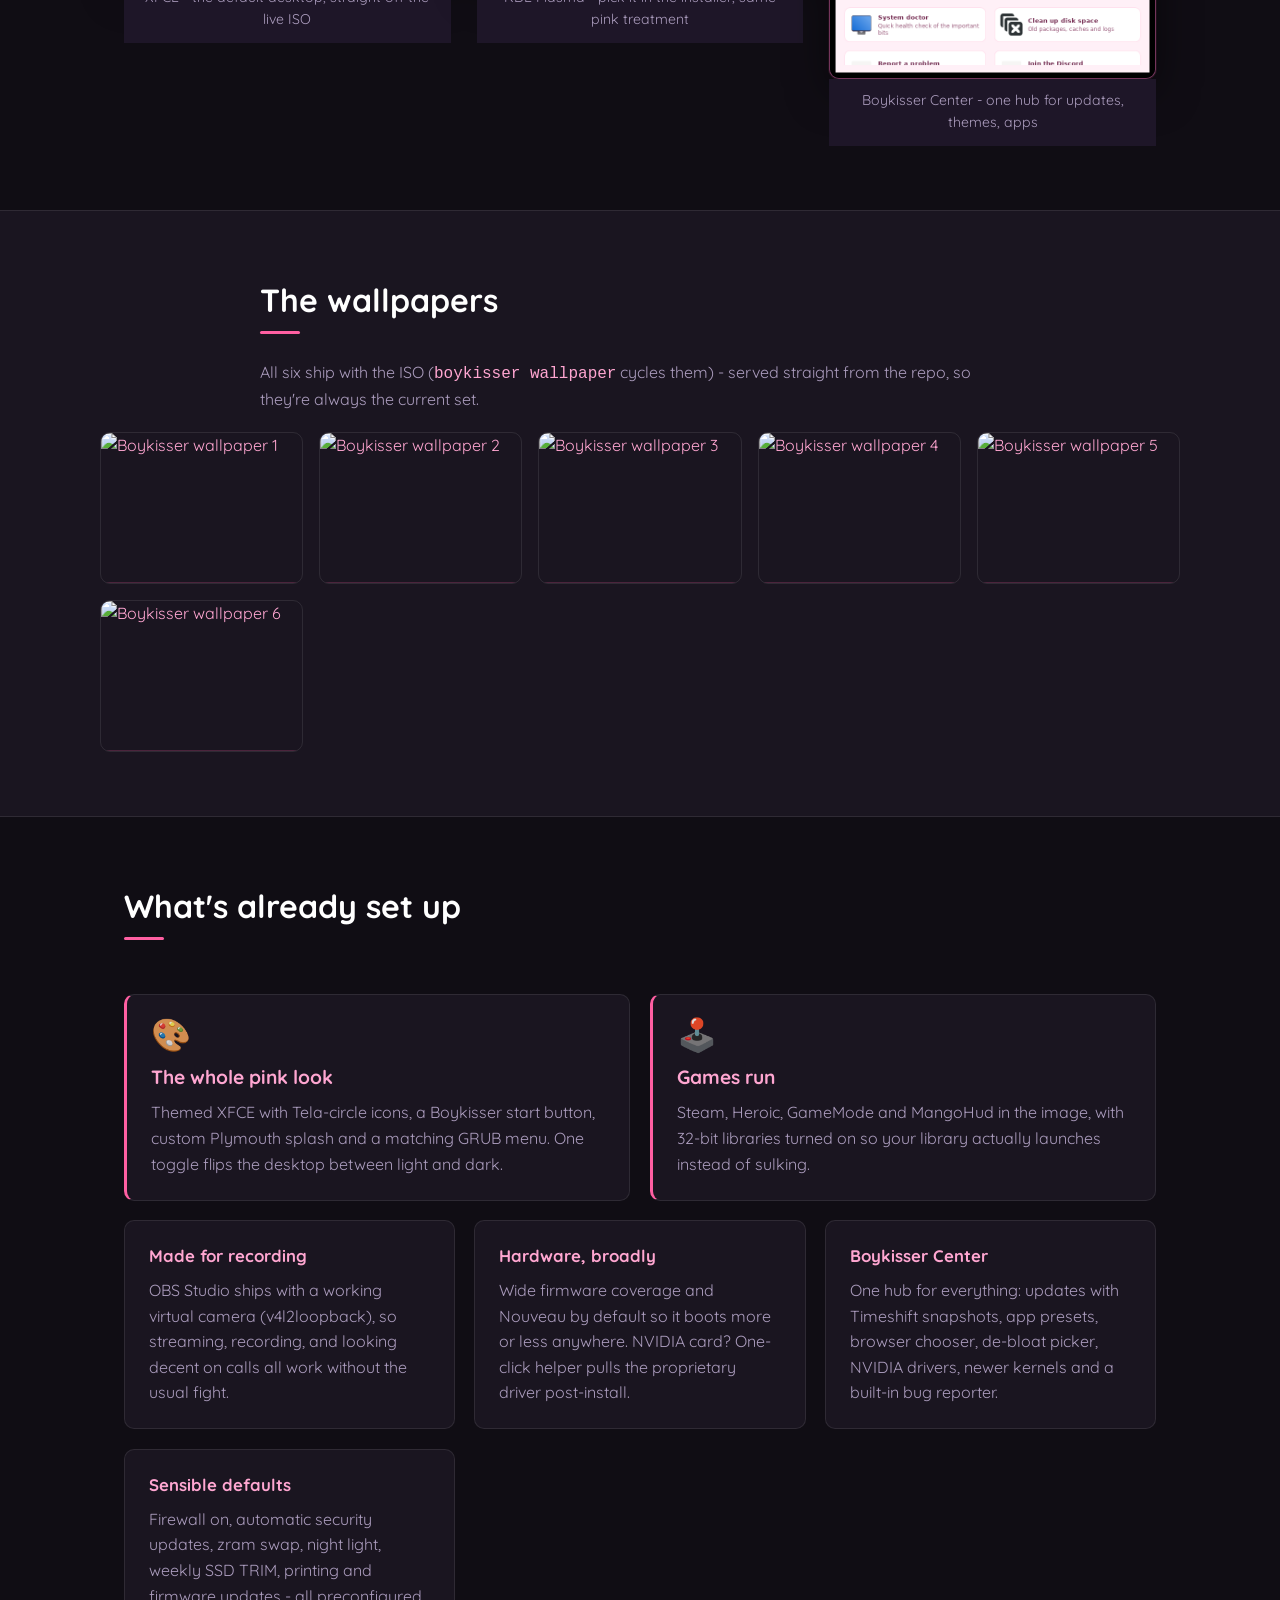
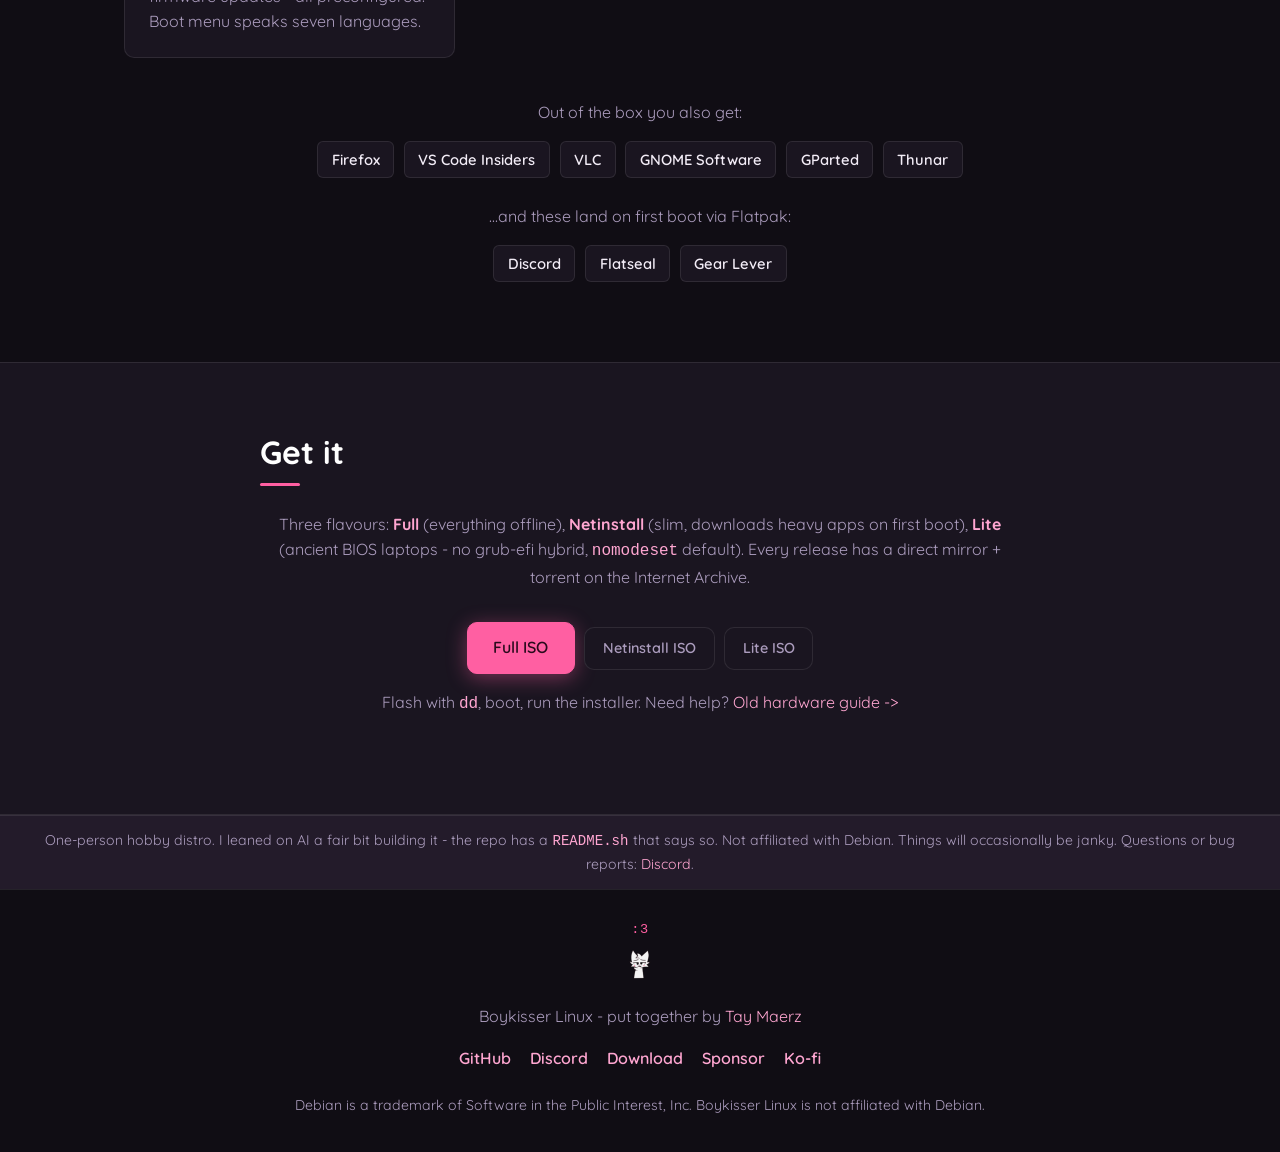
==== commit bcabfd2e: "redesign: actually good landing page" ====
--- a/index.html
+++ b/index.html
@@ -99,14 +99,15 @@
   </nav>
 
   <div class="hero-inner" id="top">
-    <img class="hero-cat" src="assets/boykisser.png" alt="The Boykisser mascot" width="240">
+    <img class="hero-cat" src="assets/boykisser.png" alt="The Boykisser mascot" width="260">
     <h1>Boykisser&nbsp;Linux <span class="uwu">:3</span></h1>
-    <p class="tagline">A pink Debian spin I actually run on my own machine.<br>XFCE underneath, Boykisser all the way up.</p>
+    <p class="tagline">A pink Debian spin I actually daily drive.</p>
+    <p class="tagline-sub">XFCE underneath, Boykisser all the way up.</p>
     <div class="cta">
       <a class="btn btn-primary" id="download-btn" href="https://github.com/taynotfound/BoykisserLinux/releases/latest">Download the latest build</a>
       <a class="btn" href="https://github.com/taynotfound/BoykisserLinux">Source</a>
       <a class="btn btn-discord" href="https://discord.gg/3ZpwE9PPfP">Discord</a>
-      <a class="btn btn-kofi" href="https://ko-fi.com/taygotkofi">Buy me a Ko-fi ☕</a>
+      <a class="btn btn-kofi" href="https://ko-fi.com/taygotkofi">Ko-fi ☕</a>
     </div>
     <p class="subtle">Debian&nbsp;13 (trixie) · amd64 · boots on UEFI and old BIOS boxes <span id="release-info"></span></p>
   </div>
@@ -114,56 +115,81 @@
 
 <main>
 
-<section id="what" class="section lede">
+<section id="what" class="section lede reveal">
   <p>
     It's Debian 13 with XFCE, themed pink from the boot menu all the way to the login
     screen. Flatpak and Flathub are already set up before you ever log in, Steam and OBS
     work, and there's a normal one-button installer when you're ready to keep it.
-    Prefer KDE Plasma? The installer lets you pick it  -  and it can pull in optional app
+  </p>
+  <p>
+    Prefer KDE Plasma? The installer lets you pick it - and it can pull in optional app
     bundles for gaming, streaming, development or office work while it's at it.
   </p>
   <p>
-    I made it because I wanted a daily driver that looked like - me -  and didn't
-    get in my way. It's a hobby project by one person, so there's the odd rough edge -
-    but it's plain Debian under the paint, nothing cursed.
-  </p>
-</section>
-
-<section id="shots" class="section">
-  <h2>What it looks like</h2>
+    I made it because I wanted a daily driver that looked like me and didn't
+    get in my way. Hobby project, one person, the odd rough edge - but it's plain
+    Debian under the paint, nothing cursed.
+  </p>
+</section>
+
+<section id="shots" class="section reveal">
+  <div class="section-title-wrap">
+    <h2>What it looks like</h2>
+  </div>
   <div class="shots">
     <figure class="shot">
-      <a href="assets/screenshots/xfce.png"><img src="assets/screenshots/xfce.png" alt="Boykisser Linux XFCE desktop  -  pink themed panel, Whisker menu and Boykisser wallpaper" loading="lazy"></a>
-      <figcaption>XFCE  -  the default desktop, straight off the live ISO</figcaption>
+      <div class="shot-frame">
+        <a href="assets/screenshots/xfce.png">
+          <img src="assets/screenshots/xfce.png" alt="Boykisser Linux XFCE desktop - pink themed panel, Whisker menu and Boykisser wallpaper" loading="lazy">
+        </a>
+      </div>
+      <figcaption>XFCE - the default desktop, straight off the live ISO</figcaption>
     </figure>
     <figure class="shot">
-      <a href="assets/screenshots/kde.png"><img src="assets/screenshots/kde.png" alt="Boykisser Linux KDE Plasma desktop  -  pink accent, Tela-circle icons and Boykisser wallpaper" loading="lazy"></a>
-      <figcaption>KDE Plasma  -  pick it in the installer, same pink treatment</figcaption>
+      <div class="shot-frame">
+        <a href="assets/screenshots/kde.png">
+          <img src="assets/screenshots/kde.png" alt="Boykisser Linux KDE Plasma desktop - pink accent, Tela-circle icons and Boykisser wallpaper" loading="lazy">
+        </a>
+      </div>
+      <figcaption>KDE Plasma - pick it in the installer, same pink treatment</figcaption>
     </figure>
-  </div>
-</section>
-
-<section id="wallpapers" class="section alt">
-  <h2>The wallpapers</h2>
-  <p class="section-sub">All six ship with the ISO (<code>boykisser wallpaper</code> cycles them)  -  served straight from the repo, so they're always the current set.</p>
-  <div class="walls" id="walls"></div>
-</section>
-
-<section id="inside" class="section">
-  <h2>What's already set up</h2>
+    <figure class="shot">
+      <div class="shot-frame">
+        <a href="assets/screenshots/boykisser-center.png">
+          <img src="assets/screenshots/boykisser-center.png" alt="Boykisser Center - system hub for updates, themes and apps" loading="lazy">
+        </a>
+      </div>
+      <figcaption>Boykisser Center - one hub for updates, themes, apps</figcaption>
+    </figure>
+  </div>
+</section>
+
+<section id="wallpapers" class="section alt reveal">
+  <div class="section-title-wrap" style="max-width:760px;margin:0 auto 0">
+    <h2>The wallpapers</h2>
+  </div>
+  <p class="section-sub" style="max-width:760px;margin:0 auto 0.5rem">All six ship with the ISO (<code>boykisser wallpaper</code> cycles them) - served straight from the repo, so they're always the current set.</p>
+  <div class="walls" id="walls" style="max-width:1080px;margin:1.2rem auto 0"></div>
+</section>
+
+<section id="inside" class="section reveal">
+  <div class="section-title-wrap">
+    <h2>What's already set up</h2>
+  </div>
   <div class="features">
     <div class="feature">
+      <span class="feature-deco">🎨</span>
       <h3>The whole pink look</h3>
       <p>
         Themed XFCE with Tela-circle icons, a Boykisser start button, custom Plymouth
-        splash and a matching GRUB menu. There's a single toggle that flips the desktop
-        between light and dark.
-      </p>
-    </div>
-    <div class="feature">
+        splash and a matching GRUB menu. One toggle flips the desktop between light and dark.
+      </p>
+    </div>
+    <div class="feature">
+      <span class="feature-deco">🕹️</span>
       <h3>Games run</h3>
       <p>
-        Steam, Heroic, GameMode and MangoHud are in the image, with 32-bit libraries
+        Steam, Heroic, GameMode and MangoHud in the image, with 32-bit libraries
         turned on so your library actually launches instead of sulking.
       </p>
     </div>
@@ -178,24 +204,21 @@
       <h3>Hardware, broadly</h3>
       <p>
         Wide firmware coverage and Nouveau by default so it boots more or less anywhere.
-        Got an NVIDIA card? There's a one-click helper to pull the proprietary driver
-        once you've installed.
-      </p>
-    </div>
-    <div class="feature">
-      <h3>The Boykisser center</h3>
-      <p>
-        One friendly hub for everything: system updates with automatic Timeshift
-        snapshots, app presets, a browser chooser, a de-bloat picker, NVIDIA drivers,
-        newer kernels from backports and a built-in bug reporter.
+        NVIDIA card? One-click helper pulls the proprietary driver post-install.
+      </p>
+    </div>
+    <div class="feature">
+      <h3>Boykisser Center</h3>
+      <p>
+        One hub for everything: updates with Timeshift snapshots, app presets, browser chooser,
+        de-bloat picker, NVIDIA drivers, newer kernels and a built-in bug reporter.
       </p>
     </div>
     <div class="feature">
       <h3>Sensible defaults</h3>
       <p>
-        Firewall on, automatic security updates, zram swap, night light, weekly SSD
-        TRIM, printing and firmware updates  -  all preconfigured. The live boot menu
-        even speaks seven languages.
+        Firewall on, automatic security updates, zram swap, night light, weekly SSD TRIM,
+        printing and firmware updates - all preconfigured. Boot menu speaks seven languages.
       </p>
     </div>
   </div>
@@ -209,7 +232,7 @@
     <li>GParted</li>
     <li>Thunar</li>
   </ul>
-  <p class="apps-intro">…and these land on first boot via Flatpak:</p>
+  <p class="apps-intro">...and these land on first boot via Flatpak:</p>
   <ul class="apps">
     <li>Discord</li>
     <li>Flatseal</li>
@@ -217,10 +240,12 @@
   </ul>
 </section>
 
-<section id="get" class="section alt">
-  <h2>Get it</h2>
+<section id="get" class="section alt reveal">
+  <div class="section-title-wrap" style="max-width:760px;margin:0 auto 0">
+    <h2>Get it</h2>
+  </div>
   <p class="get-note">
-    Three flavours: <strong>Full</strong> (everything offline), <strong>Netinstall</strong> (slim, downloads heavy apps on first boot), <strong>Lite</strong> (ancient BIOS laptops  -  no grub-efi hybrid, <code>nomodeset</code> default).
+    Three flavours: <strong>Full</strong> (everything offline), <strong>Netinstall</strong> (slim, downloads heavy apps on first boot), <strong>Lite</strong> (ancient BIOS laptops - no grub-efi hybrid, <code>nomodeset</code> default).
     Every release has a direct mirror + torrent on the Internet Archive.
   </p>
   <div class="cta" id="flavour-links" hidden>
@@ -229,24 +254,21 @@
     <a class="btn" id="dl-lite" href="https://github.com/taynotfound/BoykisserLinux/releases/latest">Lite ISO</a>
   </div>
   <p class="get-note" style="margin-top:1rem">
-    Flash with <code>dd</code>, boot, run the installer. Need help? <a href="docs.html#old-hardware">Old hardware guide →</a>
-  </p>
-</section>
-
-<section id="honest" class="section heads-up">
-  <h2>Before you flame me</h2>
-  <p>
-    This is a one-person hobby distro, and I leaned on AI a fair bit while building it -
-    the repo even has a <code>README.sh</code> that says so out loud. It's not affiliated
-    with Debian, and things will occasionally be janky. If something breaks or you just
-    want to say hi, the <a href="https://discord.gg/3ZpwE9PPfP">Discord</a> is the place.
+    Flash with <code>dd</code>, boot, run the installer. Need help? <a href="docs.html#old-hardware">Old hardware guide -&gt;</a>
   </p>
 </section>
 
 </main>
 
+<div class="disclaimer-bar">
+  One-person hobby distro. I leaned on AI a fair bit building it - the repo has a <code>README.sh</code> that says so.
+  Not affiliated with Debian. Things will occasionally be janky.
+  Questions or bug reports: <a href="https://discord.gg/3ZpwE9PPfP">Discord</a>.
+</div>
+
 <footer class="footer">
-  <img src="assets/favicon.png" alt="" width="40" height="40">
+  <div class="footer-ascii">:3</div>
+  <img src="assets/favicon.png" alt="" width="32" height="32">
   <p>Boykisser Linux - put together by <a href="https://taymaerz.de">Tay Maerz</a></p>
   <div class="footer-links">
     <a href="https://github.com/taynotfound/BoykisserLinux">GitHub</a>
--- a/styles.css
+++ b/styles.css
@@ -1,13 +1,13 @@
 :root {
-  --bg: #141019;
-  --surface: #1d1726;
-  --surface-2: #241d31;
+  --bg: #100d14;
+  --surface: #1a1520;
+  --surface-2: #231b2a;
   --pink: #ff5fa2;
   --pink-soft: #ffa6d1;
   --ink: #f2ecf6;
   --muted: #ab9cbd;
   --border: rgba(255, 255, 255, 0.09);
-  --border-pink: rgba(255, 95, 162, 0.3);
+  --border-pink: rgba(255, 95, 162, 0.35);
   --radius: 10px;
 }
 
@@ -17,7 +17,6 @@
 
 ::selection { background: var(--pink); color: #2a0a1c; }
 
-/* slim pink scrollbar */
 * { scrollbar-width: thin; scrollbar-color: var(--pink) var(--bg); }
 
 /* scroll progress bar */
@@ -26,9 +25,9 @@
   top: 0; left: 0;
   height: 3px;
   width: 0;
-  background: linear-gradient(90deg, var(--pink), var(--pink-soft));
+  background: var(--pink);
   z-index: 100;
-  box-shadow: 0 0 10px rgba(255, 95, 162, 0.7);
+  box-shadow: 0 0 12px rgba(255, 95, 162, 0.8);
 }
 
 body {
@@ -42,38 +41,17 @@
 a { color: var(--pink-soft); text-decoration: none; }
 a:hover { color: #fff; }
 
-/* faint paw-dot texture  -  the one bit of fluff we keep */
+/* faint dot texture */
 .paws {
   position: fixed;
   inset: 0;
   pointer-events: none;
-  background-image: radial-gradient(circle, rgba(255, 95, 162, 0.06) 1px, transparent 1px);
+  background-image: radial-gradient(circle, rgba(255, 95, 162, 0.05) 1px, transparent 1px);
   background-size: 40px 40px;
   z-index: 0;
 }
 
-/* ---------- hero ---------- */
-.hero {
-  position: relative;
-  z-index: 1;
-  border-bottom: 1px solid var(--border);
-  padding-bottom: 3.5rem;
-  overflow: hidden;
-}
-
-/* soft pink glow behind the mascot */
-.hero::before {
-  content: "";
-  position: absolute;
-  top: -20%;
-  left: 50%;
-  transform: translateX(-50%);
-  width: 720px;
-  height: 720px;
-  background: radial-gradient(circle, rgba(255, 95, 162, 0.18), transparent 65%);
-  pointer-events: none;
-}
-
+/* ---------- nav ---------- */
 .nav {
   position: sticky;
   top: 0;
@@ -81,15 +59,13 @@
   display: flex;
   align-items: center;
   justify-content: space-between;
-  max-width: none;
-  margin: 0;
-  padding: 1.1rem 1.5rem;
+  padding: 0.9rem 1.5rem;
   flex-wrap: wrap;
   gap: 0.75rem;
-  background: rgba(20, 16, 25, 0.75);
-  backdrop-filter: blur(12px);
-  -webkit-backdrop-filter: blur(12px);
-  border-bottom: 1px solid var(--border);
+  background: rgba(16, 13, 20, 0.82);
+  backdrop-filter: blur(14px);
+  -webkit-backdrop-filter: blur(14px);
+  border-bottom: 1px solid var(--border-pink);
 }
 
 .brand {
@@ -97,35 +73,57 @@
   align-items: center;
   gap: 0.55rem;
   font-weight: 700;
-  font-size: 1.15rem;
+  font-size: 1.1rem;
   color: #fff;
 }
 
-.nav-links { display: flex; gap: 1.4rem; flex-wrap: wrap; }
-.nav-links a { font-weight: 600; color: var(--muted); }
-.nav-links a:hover { color: #fff; }
+.nav-links { display: flex; gap: 1.2rem; flex-wrap: wrap; }
+.nav-links a { font-weight: 600; font-size: 0.93rem; color: var(--muted); transition: color 0.15s; }
+.nav-links a:hover { color: var(--pink); }
+
+/* ---------- hero ---------- */
+.hero {
+  position: relative;
+  z-index: 1;
+  border-bottom: 1px solid var(--border-pink);
+  padding-bottom: 4rem;
+  overflow: hidden;
+}
+
+.hero::before {
+  content: "";
+  position: absolute;
+  top: -10%;
+  left: 50%;
+  transform: translateX(-50%);
+  width: 800px;
+  height: 700px;
+  background: radial-gradient(circle, rgba(255, 95, 162, 0.22), transparent 62%);
+  pointer-events: none;
+}
 
 .hero-inner {
   max-width: 760px;
-  margin: 2rem auto 0;
+  margin: 2.5rem auto 0;
   text-align: center;
   padding: 0 1.5rem;
 }
 
 .hero-cat {
-  width: min(220px, 55vw);
+  width: min(260px, 60vw);
   height: auto;
   animation: bob 4s ease-in-out infinite;
+  filter: drop-shadow(0 0 32px rgba(255, 95, 162, 0.35));
 }
 
 @keyframes bob {
-  0%, 100% { transform: translateY(0) rotate(-1deg); }
-  50% { transform: translateY(-10px) rotate(1deg); }
+  0%, 100% { transform: translateY(0) rotate(-1.5deg); }
+  50% { transform: translateY(-12px) rotate(1.5deg); }
 }
 
 h1 {
   font-size: clamp(2.3rem, 6vw, 3.6rem);
-  margin: 1.2rem 0 0.6rem;
+  margin: 1.2rem 0 0.5rem;
   color: #fff;
   font-weight: 700;
   letter-spacing: -0.5px;
@@ -133,24 +131,36 @@
 
 .uwu { color: var(--pink); }
 
-.tagline { font-size: 1.15rem; color: var(--muted); margin: 0 0 1.8rem; }
-.tagline em { color: var(--pink-soft); font-style: normal; }
+.tagline {
+  font-size: 1.18rem;
+  color: var(--ink);
+  margin: 0 0 0.6rem;
+  font-weight: 600;
+}
+
+.tagline-sub {
+  font-size: 1rem;
+  color: var(--muted);
+  margin: 0 0 1.8rem;
+}
 
 .cta {
   display: flex;
-  gap: 0.7rem;
+  gap: 0.6rem;
   justify-content: center;
   flex-wrap: wrap;
+  align-items: center;
 }
 
 .btn {
   display: inline-block;
-  padding: 0.7rem 1.3rem;
+  padding: 0.55rem 1.1rem;
   border-radius: var(--radius);
   font-weight: 600;
+  font-size: 0.9rem;
   border: 1px solid var(--border);
   background: var(--surface);
-  color: var(--ink);
+  color: var(--muted);
   transition: background 0.15s ease, border-color 0.15s ease, color 0.15s ease,
               transform 0.15s ease, box-shadow 0.15s ease;
 }
@@ -165,20 +175,21 @@
   background: var(--pink);
   border-color: var(--pink);
   color: #2a0a1c;
-  box-shadow: 0 4px 18px rgba(255, 95, 162, 0.35);
+  font-size: 1rem;
+  padding: 0.75rem 1.6rem;
+  box-shadow: 0 4px 20px rgba(255, 95, 162, 0.4);
 }
 .btn-primary:hover {
   background: var(--pink-soft);
   border-color: var(--pink-soft);
   color: #2a0a1c;
-  box-shadow: 0 6px 26px rgba(255, 95, 162, 0.55);
+  box-shadow: 0 6px 28px rgba(255, 95, 162, 0.6);
 }
 
 .btn-discord:hover { background: #5865f2; border-color: #5865f2; color: #fff; }
-
 .btn-kofi:hover { background: #ff5e5b; border-color: #ff5e5b; color: #fff; }
 
-.subtle { color: var(--muted); font-size: 0.9rem; margin-top: 1.3rem; }
+.subtle { color: var(--muted); font-size: 0.88rem; margin-top: 1.4rem; }
 
 /* ---------- sections ---------- */
 .section {
@@ -200,31 +211,110 @@
 .section.alt .get-note { max-width: 760px; margin-left: auto; margin-right: auto; }
 
 h2 {
-  font-size: clamp(1.6rem, 3.5vw, 2.2rem);
+  font-size: clamp(1.5rem, 3vw, 2rem);
   margin: 0 0 1.6rem;
   color: #fff;
   font-weight: 700;
-}
-
-/* intro paragraph */
+  position: relative;
+  display: inline-block;
+}
+
+/* pink underline on h2 */
+h2::after {
+  content: "";
+  display: block;
+  margin-top: 0.3rem;
+  height: 3px;
+  width: 2.5rem;
+  background: var(--pink);
+  border-radius: 2px;
+}
+
+.section-title-wrap { margin-bottom: 1.8rem; }
+
 .lede {
   max-width: 720px;
-  font-size: 1.12rem;
+  font-size: 1.1rem;
 }
 .lede p { margin: 0 0 1.1rem; color: var(--ink); }
-.lede em { color: var(--pink-soft); font-style: normal; }
-
+
+/* ---------- screenshot window chrome ---------- */
+.shots {
+  display: grid;
+  grid-template-columns: repeat(auto-fit, minmax(300px, 1fr));
+  gap: 1.6rem;
+}
+
+.shot {
+  margin: 0;
+}
+
+/* window chrome wrapper */
+.shot-frame {
+  background: #2a1f35;
+  border: 1px solid var(--border-pink);
+  border-radius: 10px;
+  overflow: hidden;
+  box-shadow: 0 12px 40px rgba(0, 0, 0, 0.5), 0 0 0 1px rgba(255, 95, 162, 0.1);
+  transition: transform 0.2s ease, box-shadow 0.2s ease;
+}
+
+.shot:hover .shot-frame {
+  transform: translateY(-5px);
+  box-shadow: 0 20px 50px rgba(0, 0, 0, 0.6), 0 0 0 1px rgba(255, 95, 162, 0.25);
+}
+
+/* title bar */
+.shot-frame::before {
+  content: "";
+  display: block;
+  height: 32px;
+  background: #1e1628;
+  border-bottom: 1px solid rgba(255, 95, 162, 0.15);
+  background-image:
+    radial-gradient(circle, #ff5f57 6px, transparent 6px),
+    radial-gradient(circle, #ffbd2e 6px, transparent 6px),
+    radial-gradient(circle, #28c840 6px, transparent 6px);
+  background-size: 12px 12px;
+  background-repeat: no-repeat;
+  background-position: 12px 50%, 30px 50%, 48px 50%;
+}
+
+.shot-frame a { display: block; }
+.shot-frame img {
+  width: 100%;
+  height: auto;
+  display: block;
+}
+
+.shot figcaption {
+  text-align: center;
+  color: var(--muted);
+  font-size: 0.88rem;
+  padding: 0.6rem 0.75rem 0.75rem;
+  background: #1e1628;
+}
+
+/* ---------- features ---------- */
 .features {
   display: grid;
-  grid-template-columns: repeat(auto-fit, minmax(280px, 1fr));
+  grid-template-columns: repeat(6, 1fr);
   gap: 1.2rem;
   margin-bottom: 2.6rem;
 }
+
+/* default: 2-col span (3 across on 6-col grid) */
+.feature { grid-column: span 2; }
+
+/* first two are BIG - span 3 each (2 across) */
+.feature:nth-child(1),
+.feature:nth-child(2) { grid-column: span 3; }
+
 .feature {
   background: var(--surface);
   border: 1px solid var(--border);
   border-radius: var(--radius);
-  padding: 1.3rem 1.4rem;
+  padding: 1.4rem 1.5rem;
   transition: transform 0.2s ease, border-color 0.2s ease, box-shadow 0.2s ease;
 }
 .feature:hover {
@@ -232,64 +322,43 @@
   border-color: var(--border-pink);
   box-shadow: 0 10px 30px rgba(255, 95, 162, 0.12);
 }
+
+/* big cards get accent border-left */
+.feature:nth-child(1),
+.feature:nth-child(2) {
+  border-left: 3px solid var(--pink);
+}
+
+.feature-deco {
+  font-size: 2rem;
+  line-height: 1;
+  margin-bottom: 0.75rem;
+  display: block;
+  opacity: 0.85;
+}
+
 .feature h3 {
   margin: 0 0 0.5rem;
   color: var(--pink-soft);
-  font-size: 1.1rem;
+  font-size: 1.05rem;
   font-weight: 700;
 }
+.feature:nth-child(1) h3,
+.feature:nth-child(2) h3 { font-size: 1.2rem; }
+
 .feature p { margin: 0; color: var(--muted); }
 
-/* screenshots */
-.shots {
-  display: grid;
-  grid-template-columns: repeat(auto-fit, minmax(320px, 1fr));
-  gap: 1.2rem;
-}
-.shot {
-  margin: 0;
-  background: var(--surface);
-  border: 1px solid var(--border);
-  border-radius: var(--radius);
-  padding: 0.6rem;
-  transition: transform 0.2s ease, border-color 0.2s ease;
-}
-.shot:hover { transform: scale(1.015); border-color: var(--border-pink); }
-.shot img {
-  width: 100%;
-  height: auto;
-  display: block;
-  border-radius: calc(var(--radius) - 4px);
-  border: 1px solid var(--border-pink);
-}
-.shot figcaption {
-  text-align: center;
-  color: var(--muted);
-  font-size: 0.92rem;
-  padding: 0.55rem 0.3rem 0.15rem;
-}
-
+/* ---------- apps ---------- */
 .apps-intro {
   text-align: center;
   color: var(--muted);
   margin: 1.6rem 0 0.8rem;
 }
-
-.get-note {
-  text-align: center;
-  color: var(--muted);
-  margin: 0 auto 2rem;
-}
-.get-note strong { color: var(--pink-soft); font-weight: 700; }
-
-.heads-up { max-width: 720px; }
-.heads-up h2 { text-align: left; }
-.heads-up p { color: var(--muted); margin: 0; }
 
 .apps {
   display: flex;
   flex-wrap: wrap;
-  gap: 0.7rem;
+  gap: 0.6rem;
   justify-content: center;
   list-style: none;
   padding: 0;
@@ -298,11 +367,53 @@
   background: var(--surface);
   border: 1px solid var(--border);
   border-radius: 6px;
-  padding: 0.4rem 0.9rem;
+  padding: 0.35rem 0.85rem;
   font-weight: 600;
-  font-size: 0.95rem;
-}
-
+  font-size: 0.92rem;
+}
+
+/* ---------- wallpapers ---------- */
+.section-sub { color: var(--muted); margin-top: -0.4rem; }
+.walls {
+  display: grid;
+  grid-template-columns: repeat(auto-fit, minmax(200px, 1fr));
+  gap: 1rem;
+  margin-top: 1.2rem;
+}
+.wall {
+  position: relative;
+  display: block;
+  border-radius: var(--radius);
+  overflow: hidden;
+  border: 1px solid var(--border);
+  transition: transform 0.2s ease, border-color 0.2s ease, box-shadow 0.2s ease;
+}
+.wall img { display: block; width: 100%; height: 150px; object-fit: cover; }
+.wall span {
+  position: absolute;
+  inset: auto 0 0 0;
+  padding: 0.4rem 0;
+  text-align: center;
+  font-weight: 700;
+  font-size: 0.82rem;
+  color: #2a0a1c;
+  background: var(--pink);
+  transform: translateY(100%);
+  transition: transform 0.2s ease;
+  letter-spacing: 0.02em;
+}
+.wall:hover { transform: translateY(-4px); border-color: var(--border-pink); box-shadow: 0 10px 28px rgba(255, 95, 162, 0.18); }
+.wall:hover span { transform: none; }
+
+/* ---------- get it ---------- */
+.get-note {
+  text-align: center;
+  color: var(--muted);
+  margin: 0 auto 2rem;
+}
+.get-note strong { color: var(--pink-soft); font-weight: 700; }
+
+/* ---------- steps ---------- */
 .steps {
   max-width: 720px;
   margin: 0 auto;
@@ -310,6 +421,7 @@
 }
 .steps li { margin-bottom: 1rem; }
 
+/* ---------- code ---------- */
 pre {
   position: relative;
   background: #0d0a12;
@@ -322,7 +434,6 @@
 code { font-family: "Fira Code", ui-monospace, monospace; color: var(--pink-soft); }
 pre code { color: var(--ink); font-size: 0.88rem; }
 
-/* copy button on code blocks */
 .copy-btn {
   position: absolute;
   top: 0.45rem;
@@ -339,6 +450,20 @@
 .copy-btn:hover { color: #fff; border-color: var(--border-pink); }
 .copy-btn.copied { color: #2a0a1c; background: var(--pink); border-color: var(--pink); }
 
+/* ---------- disclaimer bar ---------- */
+.disclaimer-bar {
+  position: relative;
+  z-index: 1;
+  background: var(--surface-2);
+  border-top: 1px solid var(--border);
+  padding: 0.85rem 1.5rem;
+  text-align: center;
+  font-size: 0.88rem;
+  color: var(--muted);
+}
+.disclaimer-bar a { color: var(--pink-soft); }
+.disclaimer-bar a:hover { color: #fff; }
+
 /* ---------- scroll reveal ---------- */
 .reveal {
   opacity: 0;
@@ -356,16 +481,24 @@
   position: relative;
   z-index: 1;
   text-align: center;
-  padding: 3rem 1.5rem;
+  padding: 1.8rem 1.5rem;
   border-top: 1px solid var(--border);
   color: var(--muted);
+}
+.footer-ascii {
+  font-family: ui-monospace, monospace;
+  font-size: 0.85rem;
+  color: var(--pink);
+  margin-bottom: 0.5rem;
+  letter-spacing: 0.05em;
 }
 .footer-links {
   display: flex;
-  gap: 1.3rem;
+  gap: 1.2rem;
   justify-content: center;
-  margin: 0.8rem 0;
+  margin: 0.6rem 0;
   font-weight: 600;
+  flex-wrap: wrap;
 }
 
 /* ---------- docs ---------- */
@@ -390,6 +523,33 @@
   border: 1px solid transparent;
 }
 .docs-sidebar nav a:hover { color: #fff; background: var(--surface); }
+
+.docs-content img {
+  max-width: 100%;
+  border-radius: 10px;
+  border: 1px solid rgba(255,95,162,0.15);
+  margin: 1rem 0;
+  display: block;
+  box-shadow: 0 4px 24px rgba(0,0,0,0.5);
+}
+
+.docs-content h2:last-of-type ~ ul,
+.docs-content .see-also { opacity: 0.85; }
+.docs-sidebar nav .nav-category {
+  display: block;
+  margin: 1.1rem 0 0.25rem;
+  padding: 0.3rem 0.7rem;
+  font-size: 0.65rem;
+  font-weight: 800;
+  text-transform: uppercase;
+  letter-spacing: 0.12em;
+  color: var(--pink-soft);
+  border-left: 2px solid var(--pink);
+  background: rgba(255,95,162,0.07);
+  border-radius: 0 6px 6px 0;
+  pointer-events: none;
+}
+.docs-sidebar nav .nav-category:first-child { margin-top: 0; }
 .docs-sidebar nav a.active {
   color: var(--pink-soft);
   background: var(--surface);
@@ -410,43 +570,6 @@
 .docs-content blockquote { margin: 0.8rem 0; padding: 0.4rem 1rem; border-left: 3px solid var(--pink); background: var(--surface); border-radius: 0 8px 8px 0; }
 
 .nav-links a.active { color: var(--pink-soft); }
-
-@media (max-width: 760px) {
-  .docs-layout { grid-template-columns: 1fr; gap: 1.5rem; }
-  .docs-sidebar nav { position: static; flex-direction: row; flex-wrap: wrap; }
-}
-
-/* ---------- wallpapers ---------- */
-.section-sub { color: var(--muted); margin-top: -0.4rem; }
-.walls {
-  display: grid;
-  grid-template-columns: repeat(auto-fit, minmax(240px, 1fr));
-  gap: 1rem;
-  margin-top: 1.2rem;
-}
-.wall {
-  position: relative;
-  display: block;
-  border-radius: var(--radius);
-  overflow: hidden;
-  border: 1px solid var(--border);
-  transition: transform 0.2s ease, border-color 0.2s ease, box-shadow 0.2s ease;
-}
-.wall img { display: block; width: 100%; height: 160px; object-fit: cover; }
-.wall span {
-  position: absolute;
-  inset: auto 0 0 0;
-  padding: 0.35rem 0;
-  text-align: center;
-  font-weight: 700;
-  font-size: 0.8rem;
-  color: #2a0a1c;
-  background: var(--pink);
-  transform: translateY(100%);
-  transition: transform 0.2s ease;
-}
-.wall:hover { transform: translateY(-4px); border-color: var(--border-pink); box-shadow: 0 10px 30px rgba(255, 95, 162, 0.15); }
-.wall:hover span { transform: none; }
 
 /* ---------- easter egg: party mode ---------- */
 @keyframes bk-spin { to { transform: rotate(360deg); } }
@@ -467,3 +590,35 @@
   box-shadow: 0 10px 30px rgba(255, 95, 162, 0.25);
   z-index: 200;
 }
+
+/* ---------- mobile ---------- */
+@media (max-width: 680px) {
+  .nav { padding: 0.8rem 1rem; gap: 0.5rem; }
+  .nav-links { gap: 0.8rem; }
+  .nav-links a { font-size: 0.82rem; }
+
+  .shots { grid-template-columns: 1fr; }
+
+  .features {
+    grid-template-columns: 1fr;
+  }
+  .feature,
+  .feature:nth-child(1),
+  .feature:nth-child(2) {
+    grid-column: span 1;
+  }
+}
+
+@media (max-width: 760px) {
+  .docs-layout { grid-template-columns: 1fr; gap: 1.5rem; }
+  .docs-sidebar nav { position: static; flex-direction: row; flex-wrap: wrap; }
+
+  .features {
+    grid-template-columns: 1fr 1fr;
+  }
+  .feature:nth-child(1),
+  .feature:nth-child(2) {
+    grid-column: span 2;
+  }
+  .feature { grid-column: span 1; }
+}
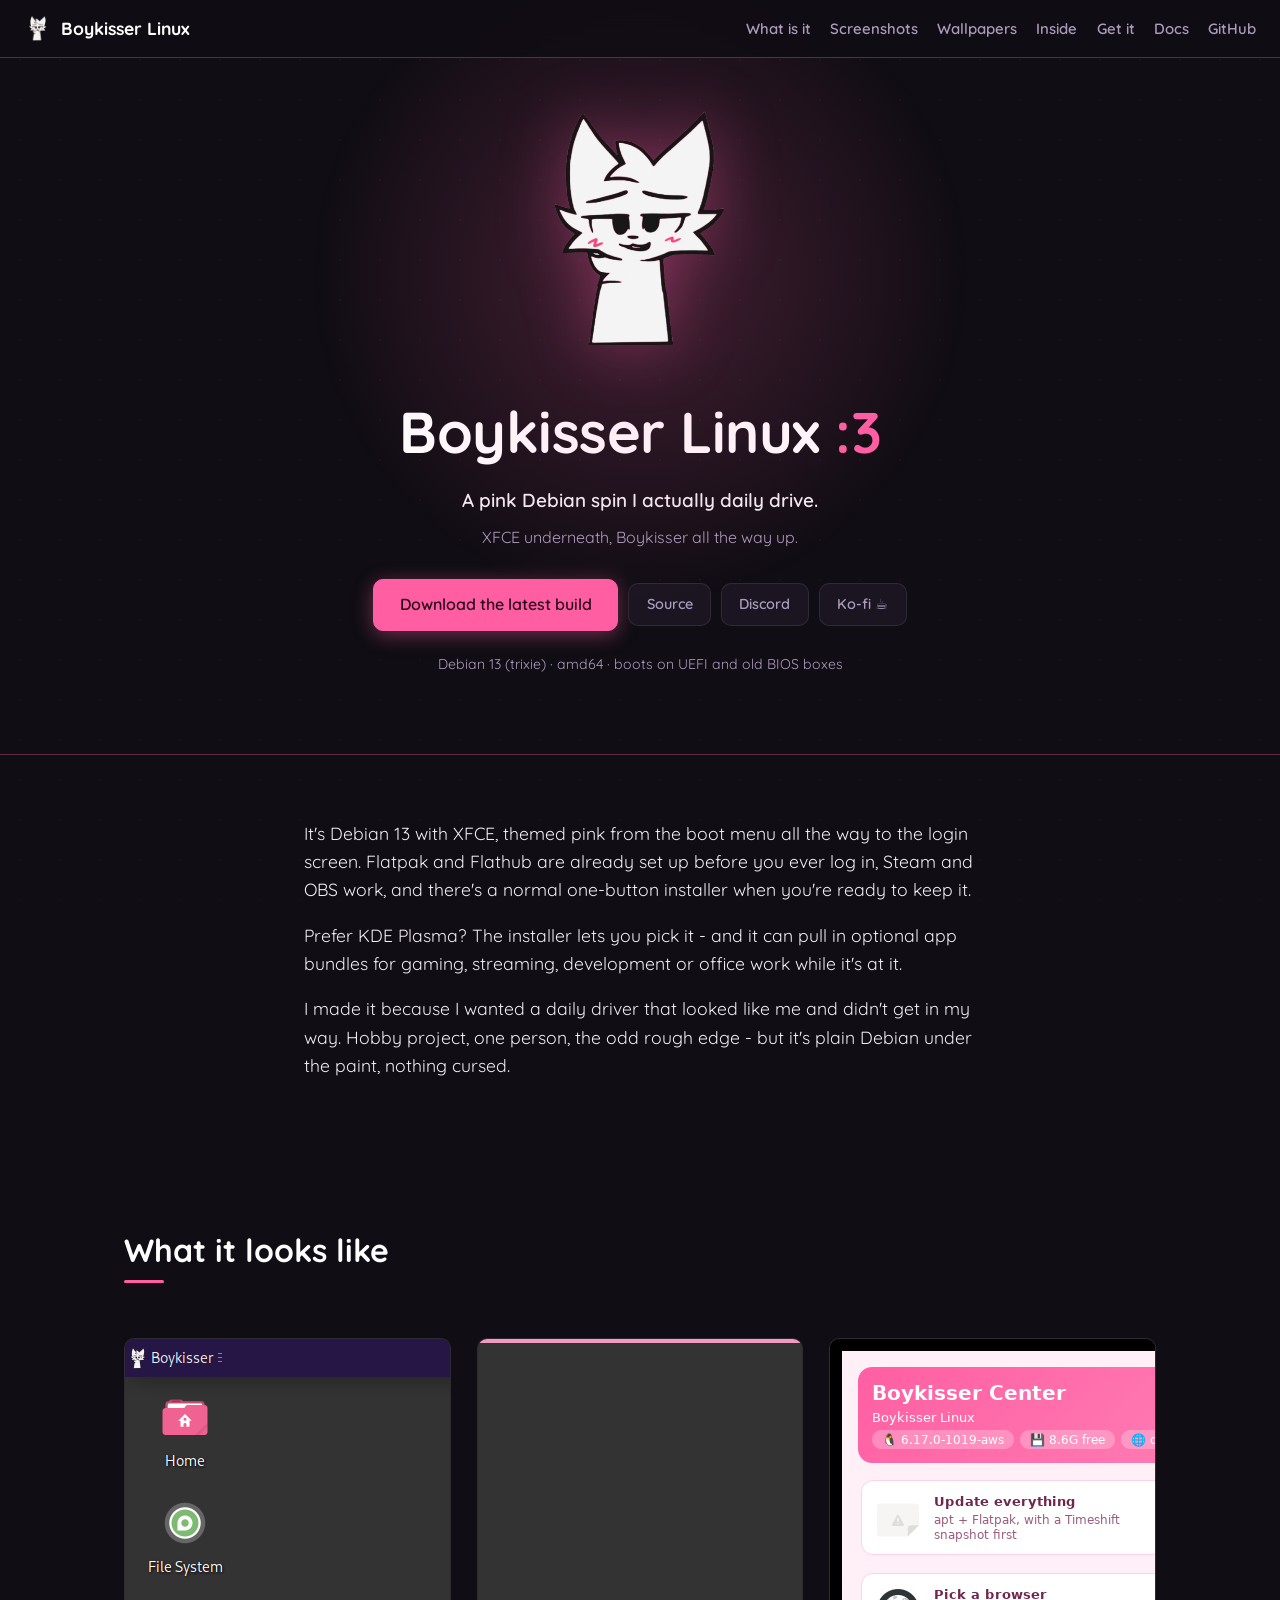
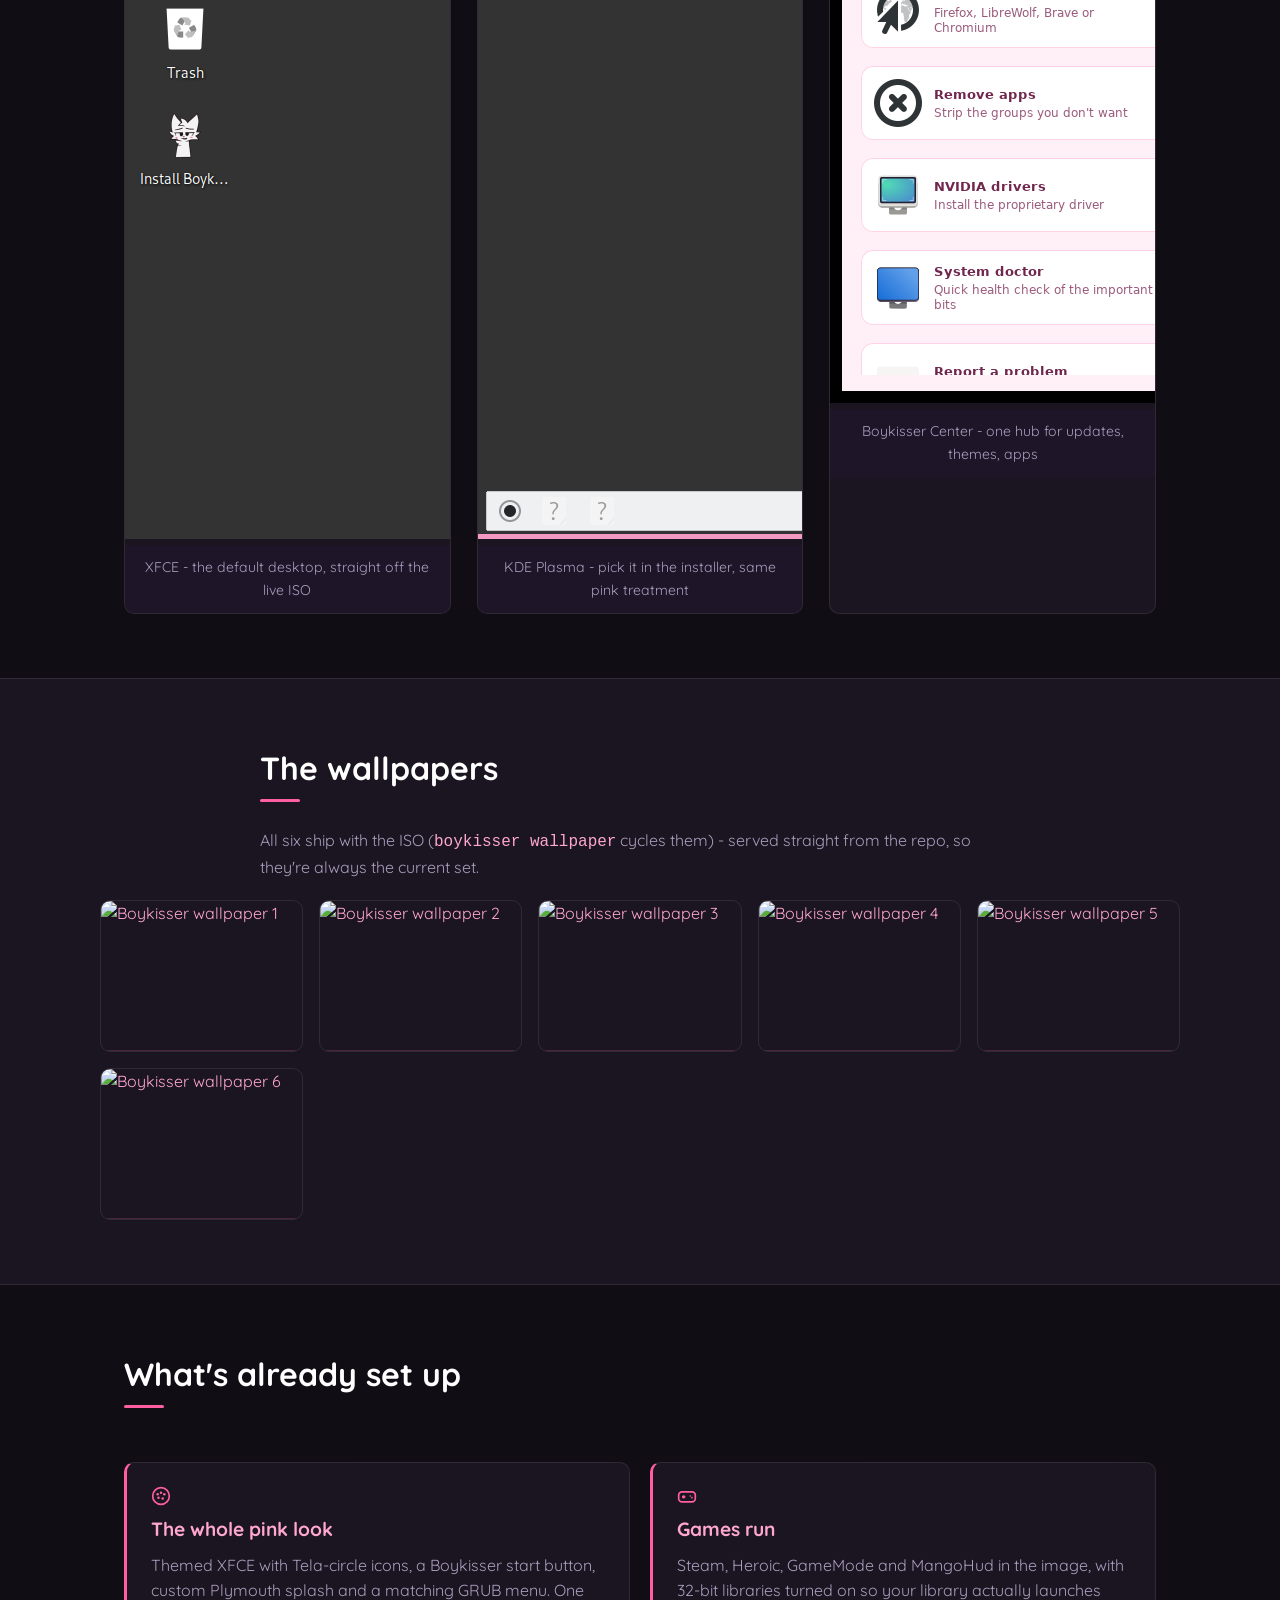
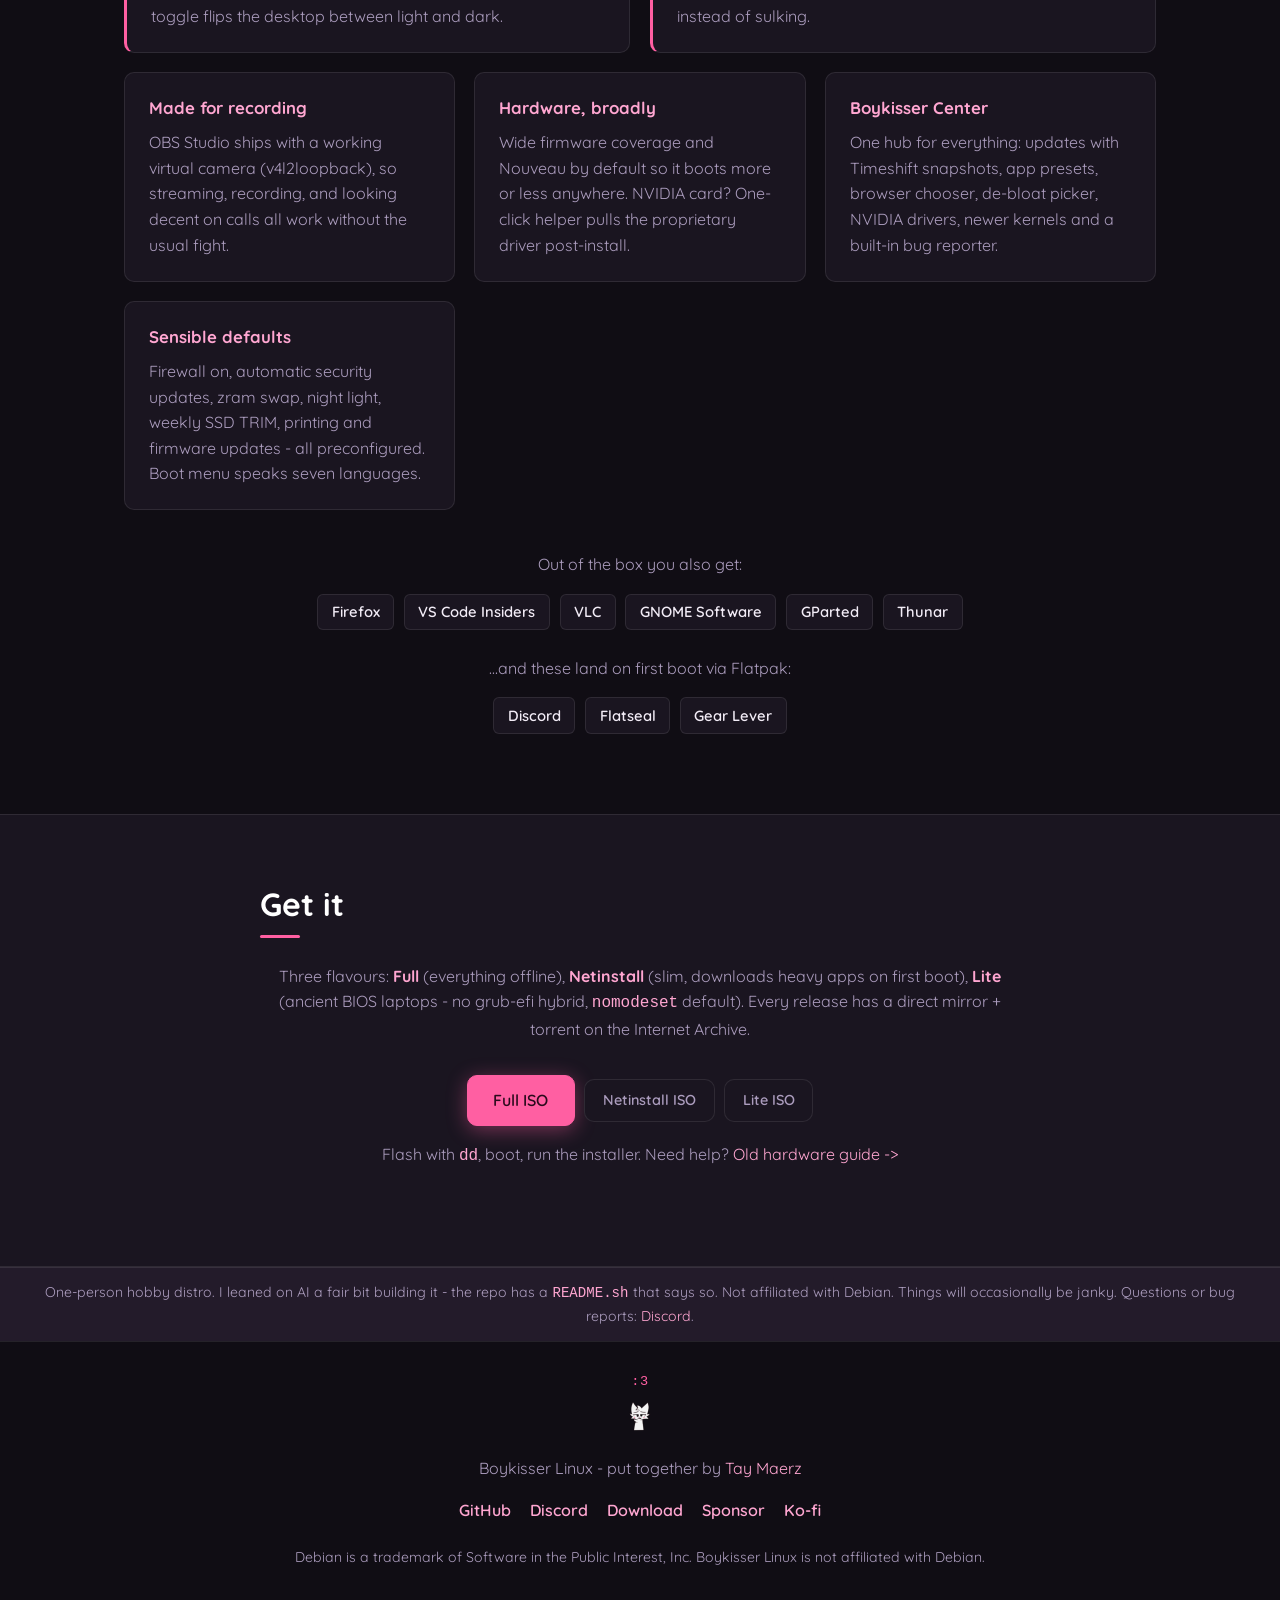
==== commit b7ade6ba: "fix: remove fake screenshot frames, svg icons, rescue ISO docs" ====
--- a/index.html
+++ b/index.html
@@ -138,27 +138,21 @@
   </div>
   <div class="shots">
     <figure class="shot">
-      <div class="shot-frame">
-        <a href="assets/screenshots/xfce.png">
+      <a href="assets/screenshots/xfce.png">
           <img src="assets/screenshots/xfce.png" alt="Boykisser Linux XFCE desktop - pink themed panel, Whisker menu and Boykisser wallpaper" loading="lazy">
         </a>
-      </div>
       <figcaption>XFCE - the default desktop, straight off the live ISO</figcaption>
     </figure>
     <figure class="shot">
-      <div class="shot-frame">
-        <a href="assets/screenshots/kde.png">
+      <a href="assets/screenshots/kde.png">
           <img src="assets/screenshots/kde.png" alt="Boykisser Linux KDE Plasma desktop - pink accent, Tela-circle icons and Boykisser wallpaper" loading="lazy">
         </a>
-      </div>
       <figcaption>KDE Plasma - pick it in the installer, same pink treatment</figcaption>
     </figure>
     <figure class="shot">
-      <div class="shot-frame">
-        <a href="assets/screenshots/boykisser-center.png">
+      <a href="assets/screenshots/boykisser-center.png">
           <img src="assets/screenshots/boykisser-center.png" alt="Boykisser Center - system hub for updates, themes and apps" loading="lazy">
         </a>
-      </div>
       <figcaption>Boykisser Center - one hub for updates, themes, apps</figcaption>
     </figure>
   </div>
@@ -178,7 +172,7 @@
   </div>
   <div class="features">
     <div class="feature">
-      <span class="feature-deco">🎨</span>
+      <svg class="feature-icon" viewBox="0 0 24 24" fill="none" stroke="currentColor" stroke-width="2"><circle cx="12" cy="12" r="10"/><circle cx="8" cy="10" r="1.5" fill="currentColor" stroke="none"/><circle cx="12" cy="8" r="1.5" fill="currentColor" stroke="none"/><circle cx="16" cy="10" r="1.5" fill="currentColor" stroke="none"/><circle cx="9" cy="14" r="1.5" fill="currentColor" stroke="none"/><circle cx="14" cy="15" r="1.5" fill="currentColor" stroke="none"/></svg>
       <h3>The whole pink look</h3>
       <p>
         Themed XFCE with Tela-circle icons, a Boykisser start button, custom Plymouth
@@ -186,7 +180,7 @@
       </p>
     </div>
     <div class="feature">
-      <span class="feature-deco">🕹️</span>
+      <svg class="feature-icon" viewBox="0 0 24 24" fill="none" stroke="currentColor" stroke-width="2"><rect x="2" y="7" width="20" height="12" rx="4"/><path d="M8 11v4M6 13h4"/><circle cx="16" cy="12" r="1" fill="currentColor" stroke="none"/><circle cx="18" cy="14" r="1" fill="currentColor" stroke="none"/></svg>
       <h3>Games run</h3>
       <p>
         Steam, Heroic, GameMode and MangoHud in the image, with 32-bit libraries
@@ -282,4 +276,4 @@
 
 <script src="script.js"></script>
 </body>
-</html>
+</html>
--- a/styles.css
+++ b/styles.css
@@ -247,45 +247,14 @@
 
 .shot {
   margin: 0;
-}
-
-/* window chrome wrapper */
-.shot-frame {
-  background: #2a1f35;
-  border: 1px solid var(--border-pink);
   border-radius: 10px;
   overflow: hidden;
-  box-shadow: 0 12px 40px rgba(0, 0, 0, 0.5), 0 0 0 1px rgba(255, 95, 162, 0.1);
-  transition: transform 0.2s ease, box-shadow 0.2s ease;
-}
-
-.shot:hover .shot-frame {
-  transform: translateY(-5px);
-  box-shadow: 0 20px 50px rgba(0, 0, 0, 0.6), 0 0 0 1px rgba(255, 95, 162, 0.25);
-}
-
-/* title bar */
-.shot-frame::before {
-  content: "";
-  display: block;
-  height: 32px;
-  background: #1e1628;
-  border-bottom: 1px solid rgba(255, 95, 162, 0.15);
-  background-image:
-    radial-gradient(circle, #ff5f57 6px, transparent 6px),
-    radial-gradient(circle, #ffbd2e 6px, transparent 6px),
-    radial-gradient(circle, #28c840 6px, transparent 6px);
-  background-size: 12px 12px;
-  background-repeat: no-repeat;
-  background-position: 12px 50%, 30px 50%, 48px 50%;
-}
-
-.shot-frame a { display: block; }
-.shot-frame img {
-  width: 100%;
-  height: auto;
-  display: block;
-}
+  border: 1px solid var(--border);
+  background: var(--surface);
+  transition: transform 0.2s ease, border-color 0.2s ease;
+}
+.shot:hover { transform: translateY(-4px); border-color: var(--border-pink); }
+
 
 .shot figcaption {
   text-align: center;
@@ -329,14 +298,8 @@
   border-left: 3px solid var(--pink);
 }
 
-.feature-deco {
-  font-size: 2rem;
-  line-height: 1;
-  margin-bottom: 0.75rem;
-  display: block;
-  opacity: 0.85;
-}
-
+
+.feature-icon { width: 20px; height: 20px; color: var(--pink); margin-bottom: 0.5rem; display: block; }
 .feature h3 {
   margin: 0 0 0.5rem;
   color: var(--pink-soft);
@@ -621,4 +584,4 @@
     grid-column: span 2;
   }
   .feature { grid-column: span 1; }
-}
+}
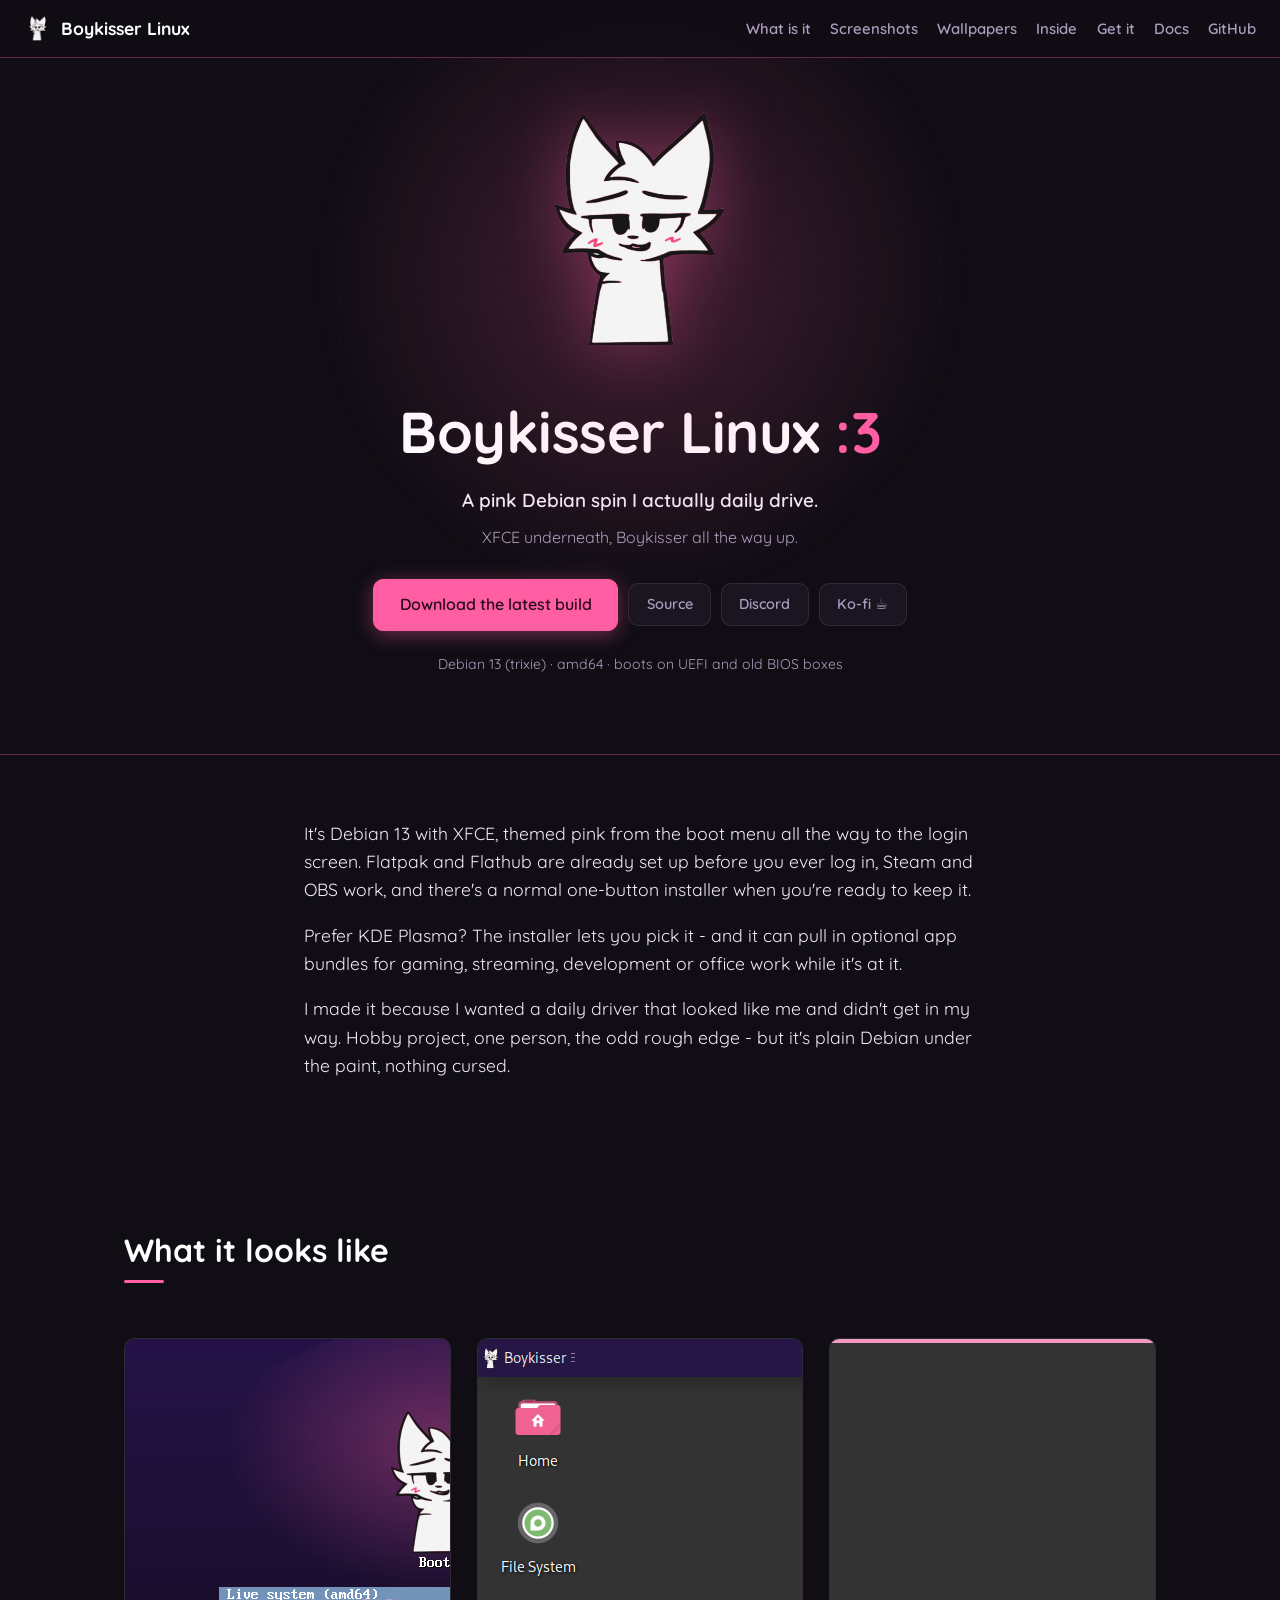
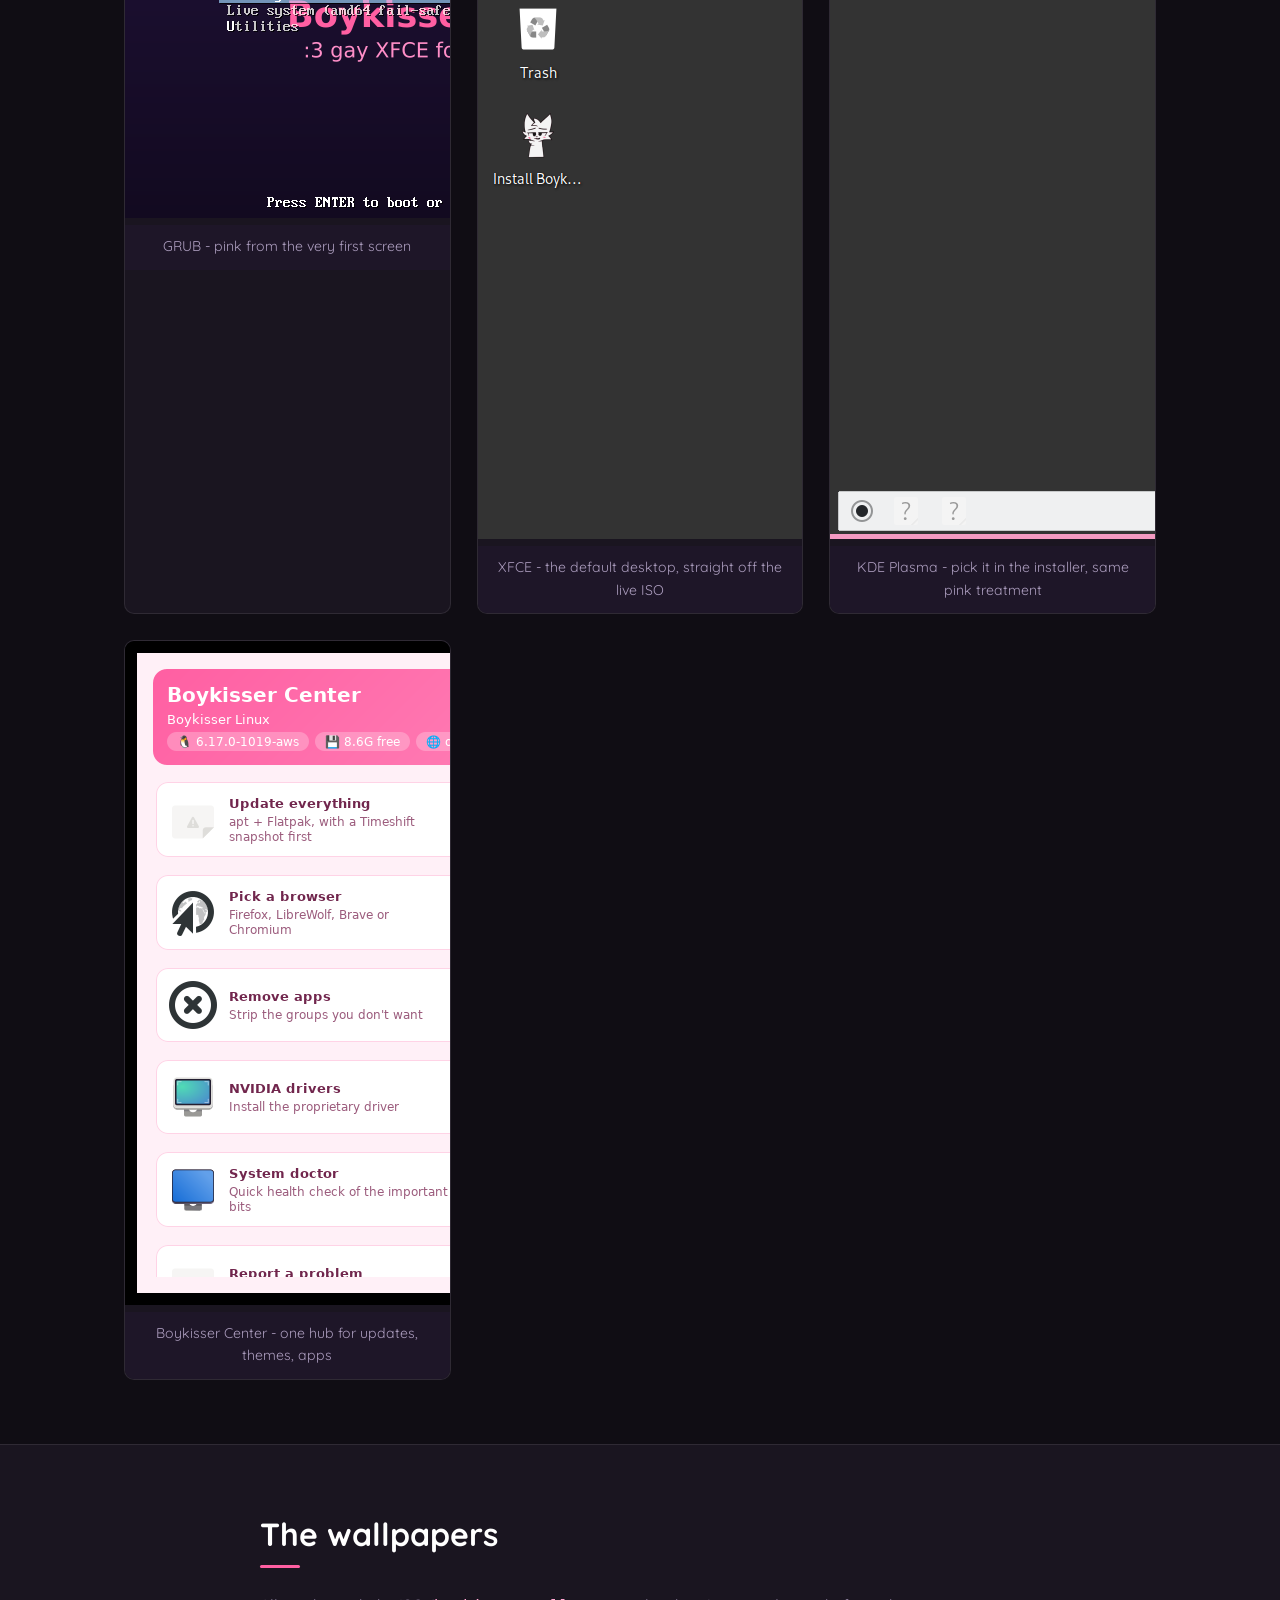
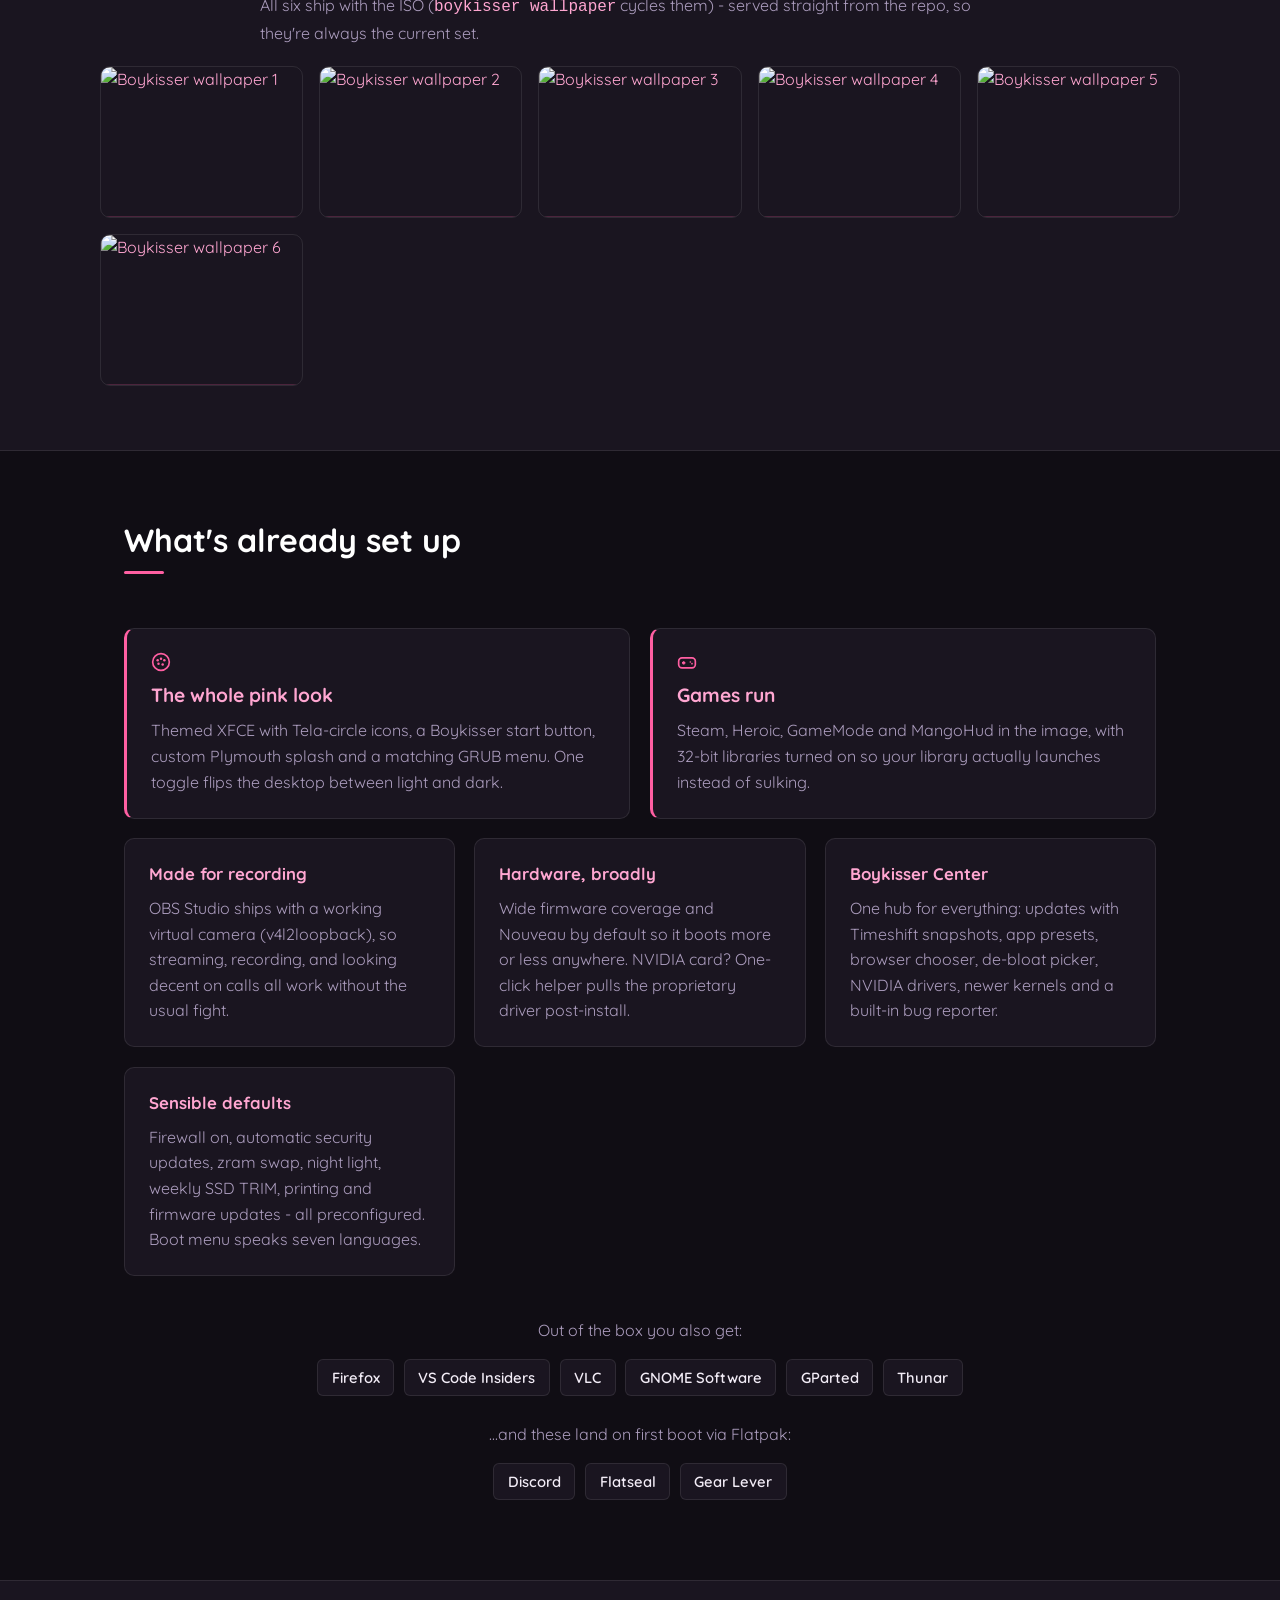
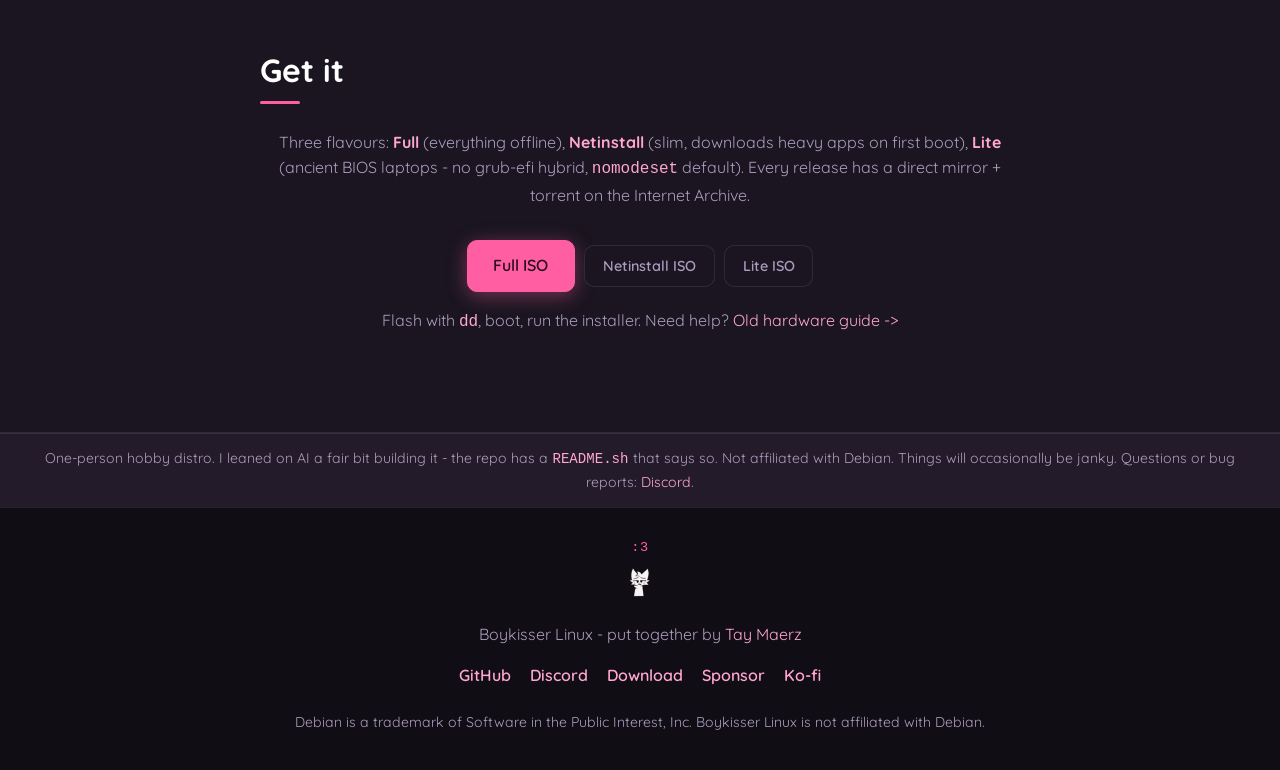
==== commit c90f2534: "feat: GRUB screenshot in landing + getting-started docs" ====
--- a/index.html
+++ b/index.html
@@ -138,6 +138,12 @@
   </div>
   <div class="shots">
     <figure class="shot">
+      <a href="assets/screenshots/grub.png">
+        <img src="assets/screenshots/grub.png" alt="Boykisser Linux GRUB boot menu - pink themed" loading="lazy">
+      </a>
+      <figcaption>GRUB - pink from the very first screen</figcaption>
+    </figure>
+    <figure class="shot">
       <a href="assets/screenshots/xfce.png">
           <img src="assets/screenshots/xfce.png" alt="Boykisser Linux XFCE desktop - pink themed panel, Whisker menu and Boykisser wallpaper" loading="lazy">
         </a>
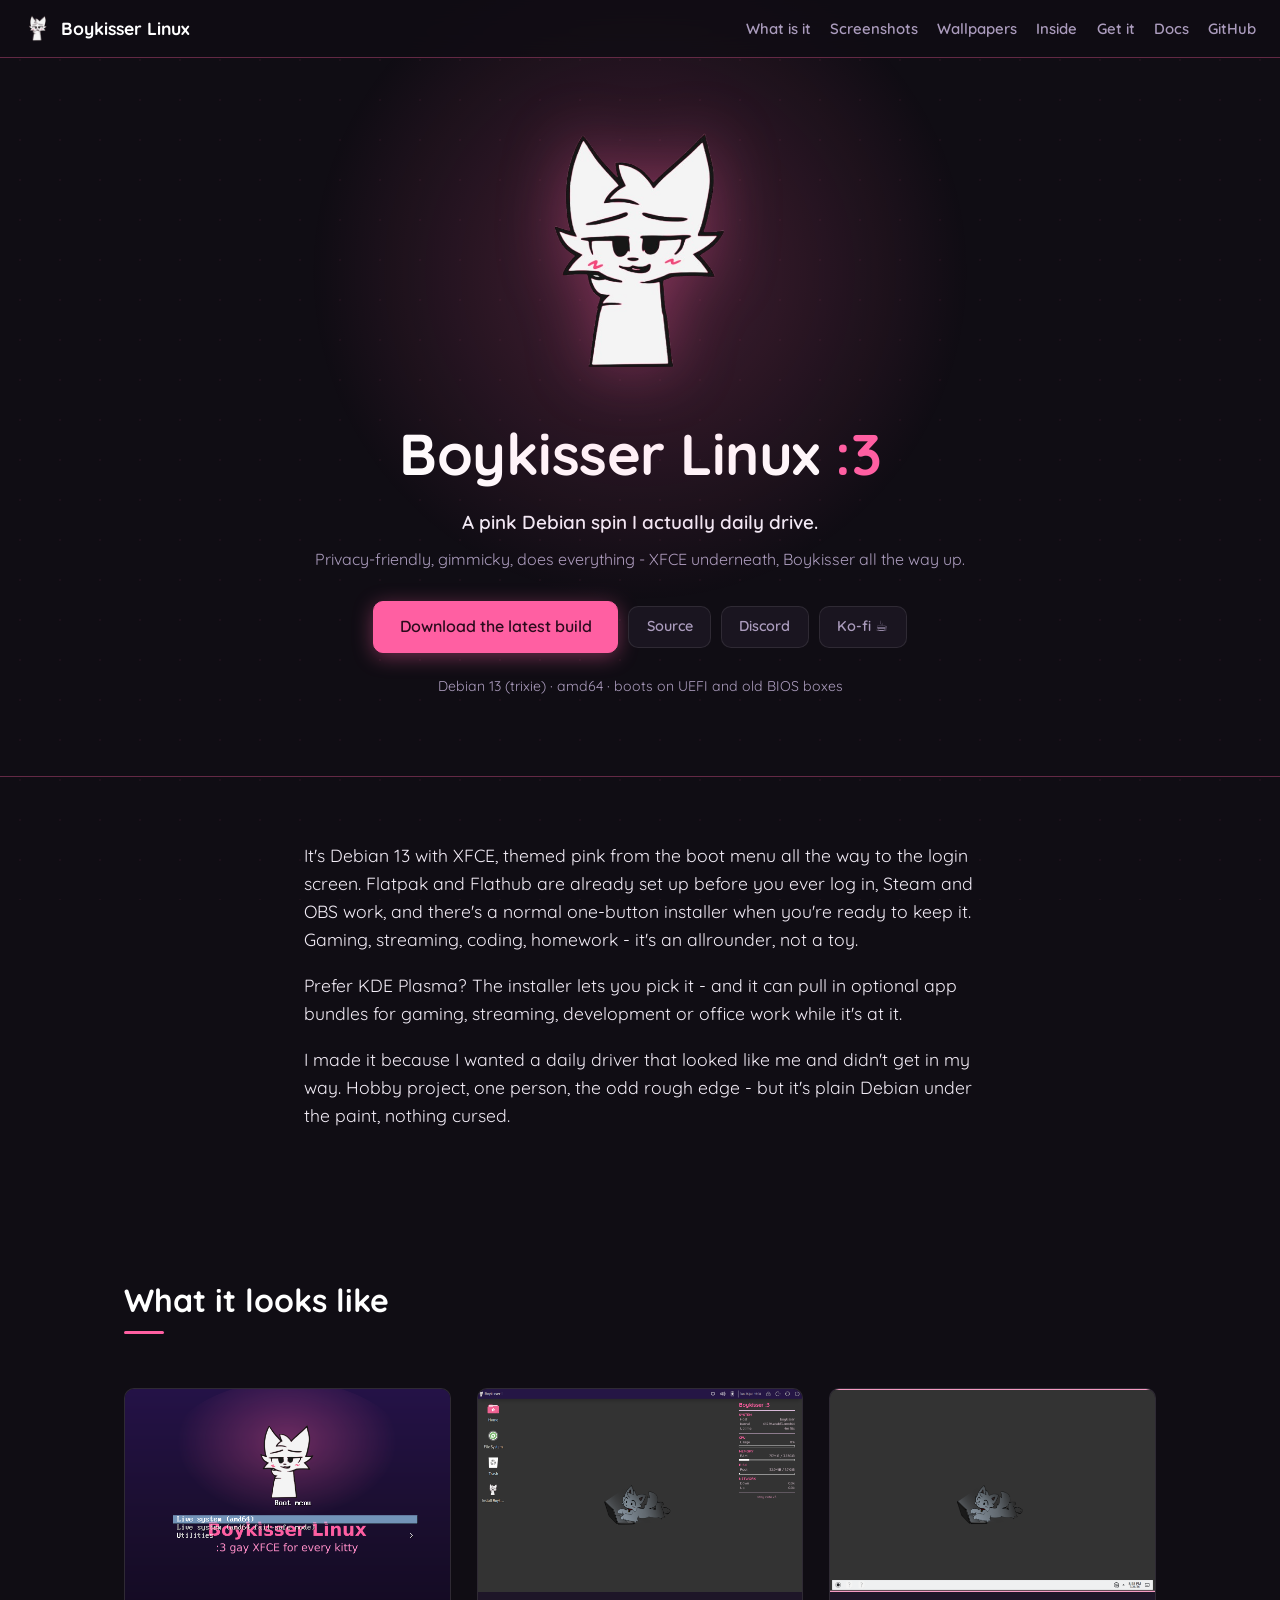
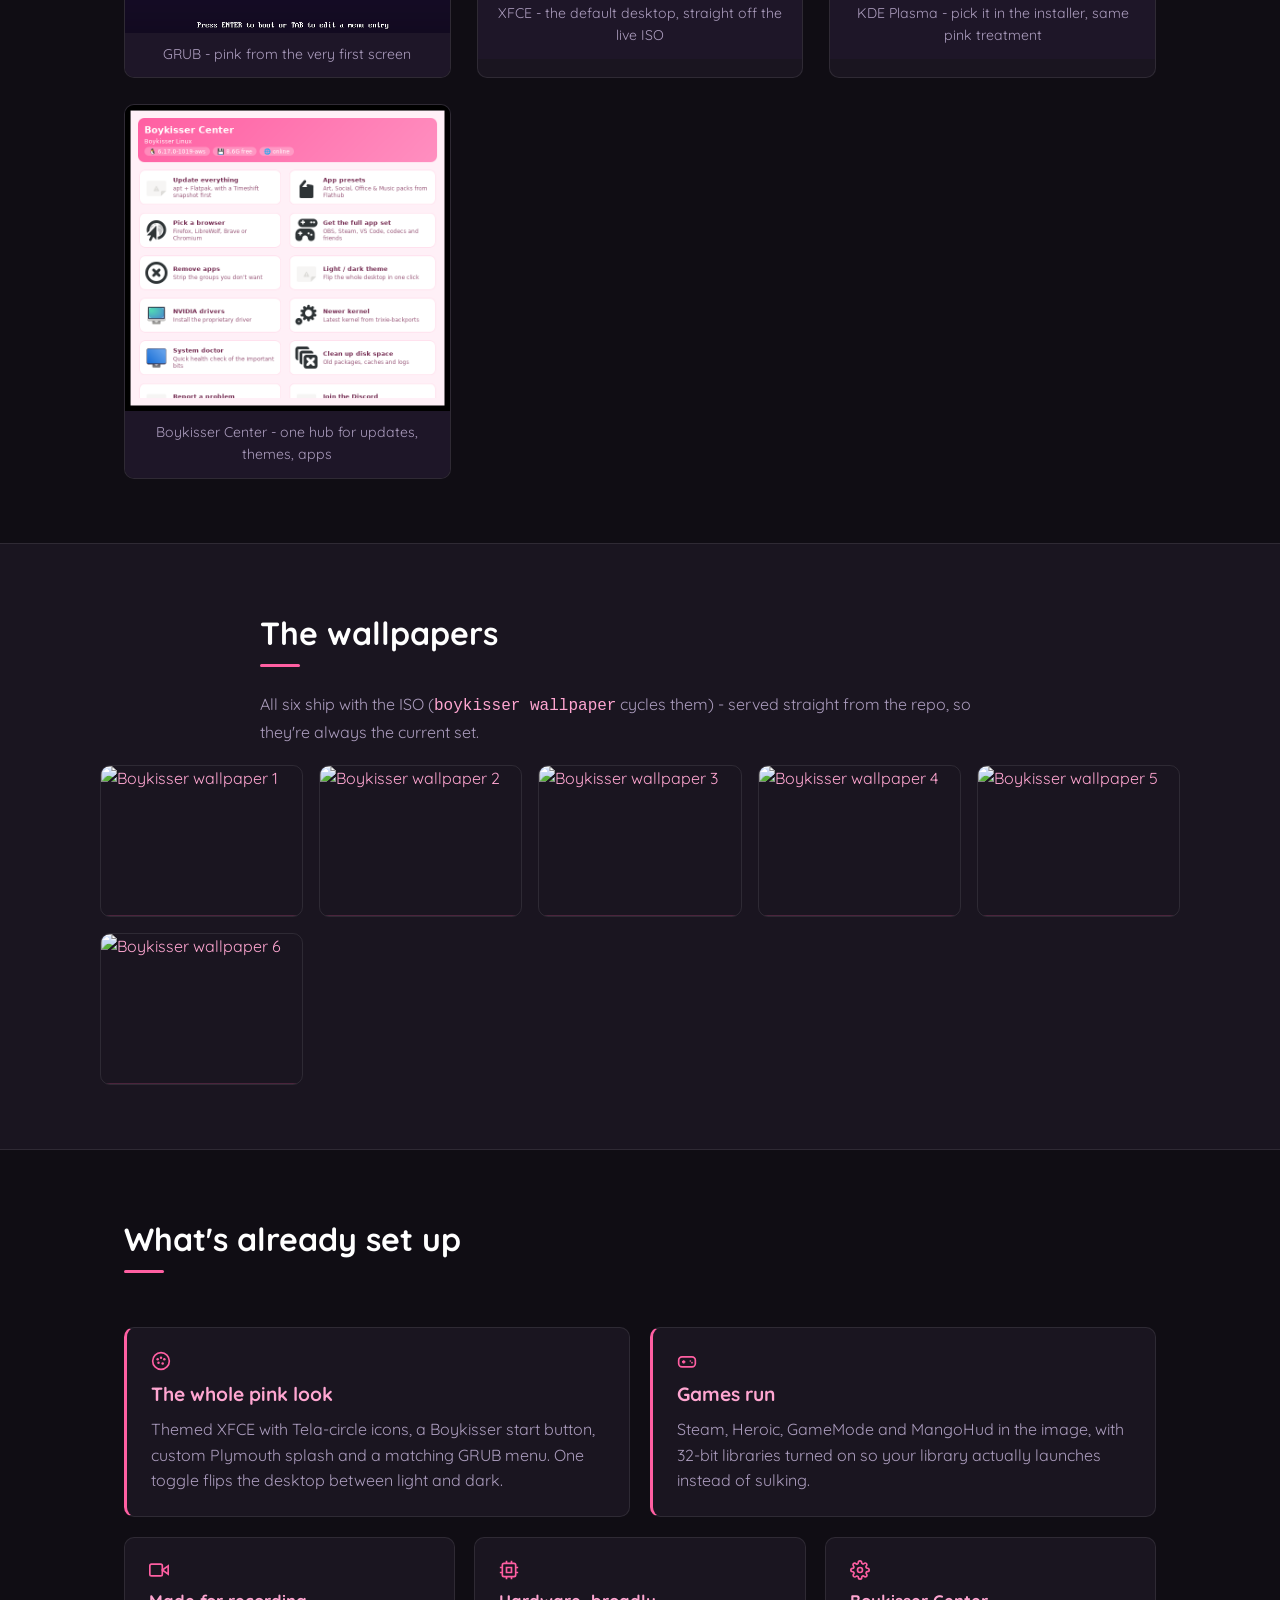
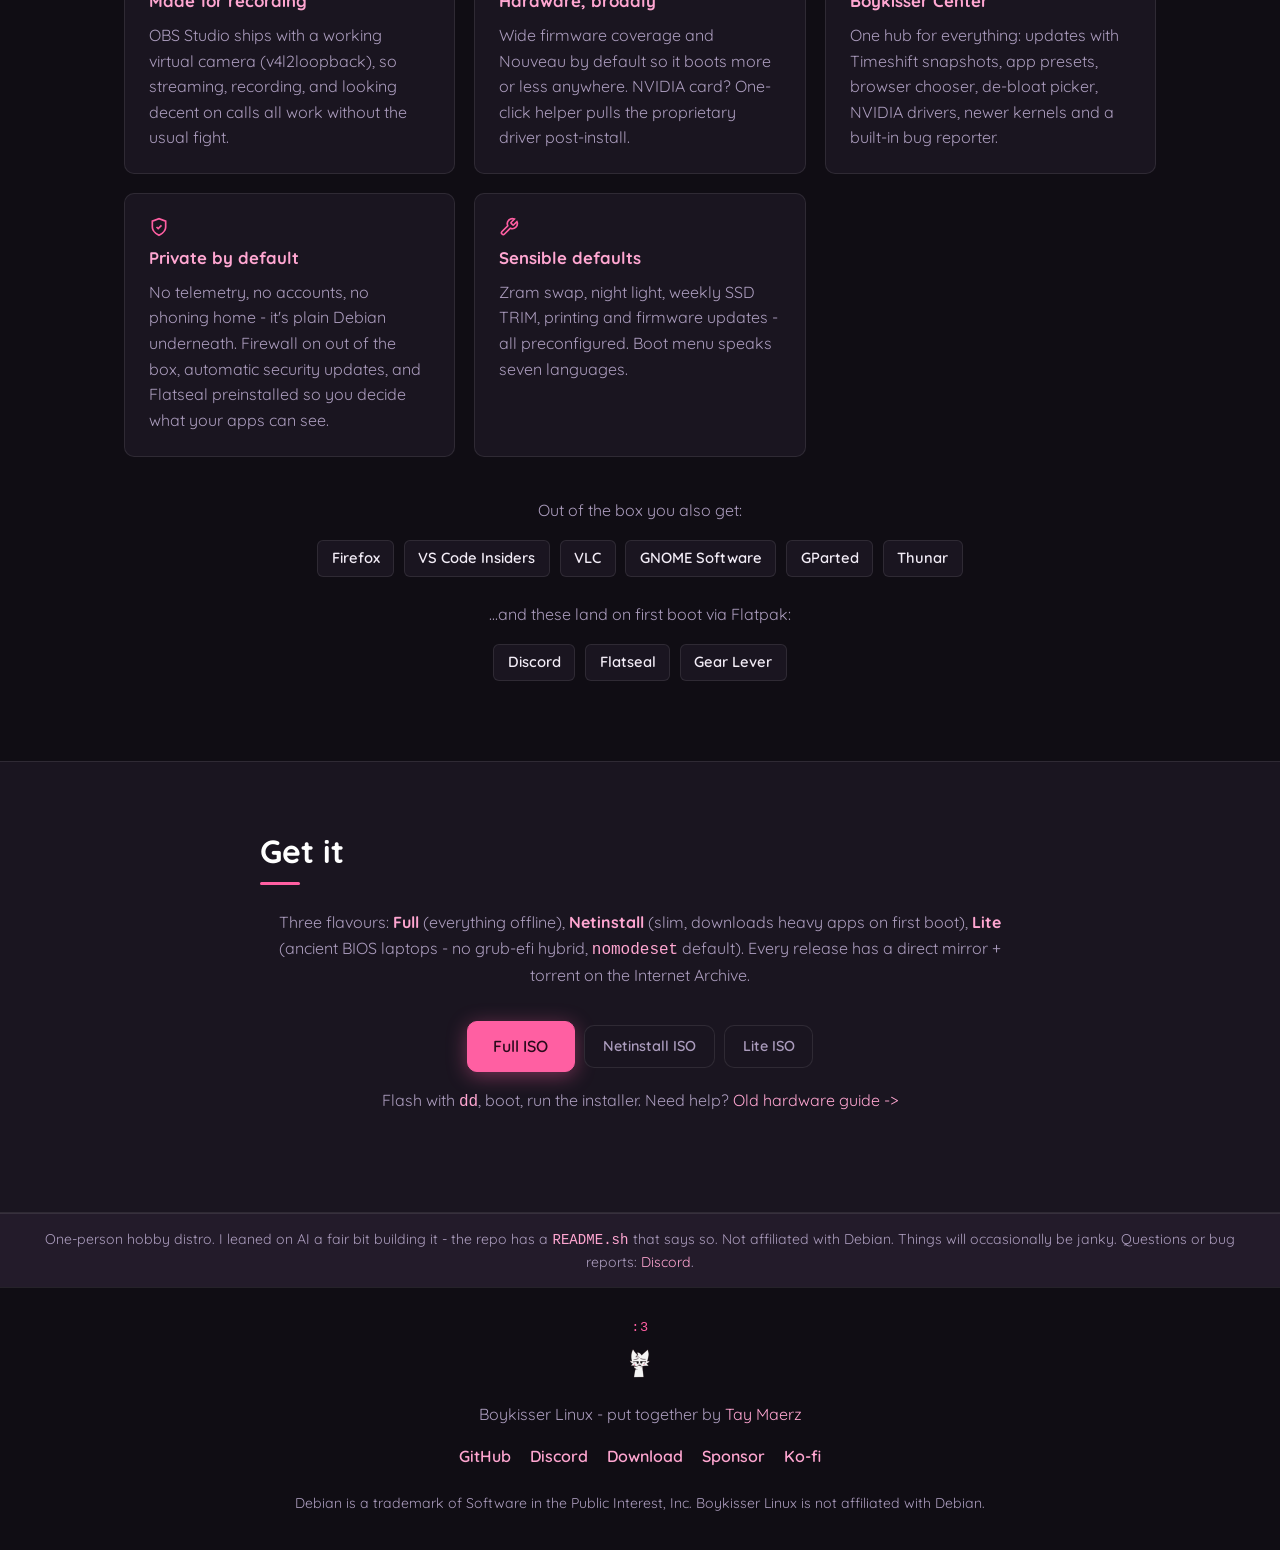
==== commit 132d101d: "site: privacy-friendly allrounder messaging, icons for all feature cards, new Private-by-default car" ====
--- a/index.html
+++ b/index.html
@@ -4,7 +4,7 @@
 <meta charset="UTF-8">
 <meta name="viewport" content="width=device-width, initial-scale=1.0">
 <title>Boykisser Linux - a pink, gimmicky Debian XFCE distro :3</title>
-<meta name="description" content="Boykisser Linux is a gay, gimmicky, daily-drivable Debian 13 (trixie) distro with a fully themed XFCE desktop. Flatpak out of the box, Steam, OBS virtual camera, and the cutest pink theme on the planet. Free ISO download.">
+<meta name="description" content="Boykisser Linux is a privacy-friendly, gimmicky, daily-drivable Debian 13 (trixie) distro with a fully themed XFCE desktop. Flatpak out of the box, Steam, OBS virtual camera, and the cutest pink theme on the planet. Free ISO download.">
 <meta name="keywords" content="Boykisser Linux, Linux distro, Debian, XFCE, pink Linux, gaming Linux, Flatpak, Steam Linux, OBS virtual camera, trixie, free ISO, daily driver Linux">
 <meta name="author" content="Tay Maerz">
 <meta name="robots" content="index, follow">
@@ -14,7 +14,7 @@
 <!-- Open Graph -->
 <meta property="og:site_name" content="Boykisser Linux">
 <meta property="og:title" content="Boykisser Linux - a pink, gimmicky Debian XFCE distro :3">
-<meta property="og:description" content="A gay, gimmicky, daily-drivable Debian distro with XFCE. Flatpak, Steam, and OBS ready out of the box. :3">
+<meta property="og:description" content="A privacy-friendly, gimmicky, daily-drivable Debian distro with XFCE. Flatpak, Steam, and OBS ready out of the box. :3">
 <meta property="og:image" content="https://boykisser.taymaerz.de/assets/boykisser.png">
 <meta property="og:image:alt" content="The Boykisser Linux mascot">
 <meta property="og:url" content="https://boykisser.taymaerz.de/">
@@ -24,7 +24,7 @@
 <!-- Twitter -->
 <meta name="twitter:card" content="summary_large_image">
 <meta name="twitter:title" content="Boykisser Linux - a pink, gimmicky Debian XFCE distro :3">
-<meta name="twitter:description" content="A gay, gimmicky, daily-drivable Debian distro with XFCE. Flatpak, Steam, and OBS ready out of the box. :3">
+<meta name="twitter:description" content="A privacy-friendly, gimmicky, daily-drivable Debian distro with XFCE. Flatpak, Steam, and OBS ready out of the box. :3">
 <meta name="twitter:image" content="https://boykisser.taymaerz.de/assets/boykisser.png">
 <meta name="twitter:image:alt" content="The Boykisser Linux mascot">
 
@@ -56,7 +56,7 @@
       "name": "Boykisser Linux",
       "operatingSystem": "Linux",
       "applicationCategory": "OperatingSystem",
-      "description": "Boykisser Linux is a gay, gimmicky, daily-drivable Debian 13 (trixie) distro with a fully themed XFCE desktop, Flatpak, Steam, and an OBS virtual camera ready out of the box.",
+      "description": "Boykisser Linux is a privacy-friendly, gimmicky, daily-drivable Debian 13 (trixie) distro with a fully themed XFCE desktop, Flatpak, Steam, and an OBS virtual camera ready out of the box.",
       "url": "https://boykisser.taymaerz.de/",
       "image": "https://boykisser.taymaerz.de/assets/boykisser.png",
       "downloadUrl": "https://github.com/taynotfound/BoykisserLinux/releases/latest",
@@ -102,7 +102,7 @@
     <img class="hero-cat" src="assets/boykisser.png" alt="The Boykisser mascot" width="260">
     <h1>Boykisser&nbsp;Linux <span class="uwu">:3</span></h1>
     <p class="tagline">A pink Debian spin I actually daily drive.</p>
-    <p class="tagline-sub">XFCE underneath, Boykisser all the way up.</p>
+    <p class="tagline-sub">Privacy-friendly, gimmicky, does everything - XFCE underneath, Boykisser all the way up.</p>
     <div class="cta">
       <a class="btn btn-primary" id="download-btn" href="https://github.com/taynotfound/BoykisserLinux/releases/latest">Download the latest build</a>
       <a class="btn" href="https://github.com/taynotfound/BoykisserLinux">Source</a>
@@ -120,6 +120,7 @@
     It's Debian 13 with XFCE, themed pink from the boot menu all the way to the login
     screen. Flatpak and Flathub are already set up before you ever log in, Steam and OBS
     work, and there's a normal one-button installer when you're ready to keep it.
+    Gaming, streaming, coding, homework - it's an allrounder, not a toy.
   </p>
   <p>
     Prefer KDE Plasma? The installer lets you pick it - and it can pull in optional app
@@ -194,6 +195,7 @@
       </p>
     </div>
     <div class="feature">
+      <svg class="feature-icon" viewBox="0 0 24 24" fill="none" stroke="currentColor" stroke-width="2"><path d="M23 7l-7 5 7 5V7z"/><rect x="1" y="5" width="15" height="14" rx="2"/></svg>
       <h3>Made for recording</h3>
       <p>
         OBS Studio ships with a working virtual camera (v4l2loopback), so streaming,
@@ -201,6 +203,7 @@
       </p>
     </div>
     <div class="feature">
+      <svg class="feature-icon" viewBox="0 0 24 24" fill="none" stroke="currentColor" stroke-width="2"><rect x="4" y="4" width="16" height="16" rx="2"/><path d="M9 9h6v6H9zM9 1v3M15 1v3M9 20v3M15 20v3M1 9h3M1 15h3M20 9h3M20 15h3"/></svg>
       <h3>Hardware, broadly</h3>
       <p>
         Wide firmware coverage and Nouveau by default so it boots more or less anywhere.
@@ -208,6 +211,7 @@
       </p>
     </div>
     <div class="feature">
+      <svg class="feature-icon" viewBox="0 0 24 24" fill="none" stroke="currentColor" stroke-width="2"><circle cx="12" cy="12" r="3"/><path d="M19.4 15a1.65 1.65 0 0 0 .33 1.82l.06.06a2 2 0 1 1-2.83 2.83l-.06-.06a1.65 1.65 0 0 0-1.82-.33 1.65 1.65 0 0 0-1 1.51V21a2 2 0 1 1-4 0v-.09a1.65 1.65 0 0 0-1-1.51 1.65 1.65 0 0 0-1.82.33l-.06.06a2 2 0 1 1-2.83-2.83l.06-.06a1.65 1.65 0 0 0 .33-1.82 1.65 1.65 0 0 0-1.51-1H3a2 2 0 1 1 0-4h.09a1.65 1.65 0 0 0 1.51-1 1.65 1.65 0 0 0-.33-1.82l-.06-.06a2 2 0 1 1 2.83-2.83l.06.06a1.65 1.65 0 0 0 1.82.33h.01a1.65 1.65 0 0 0 1-1.51V3a2 2 0 1 1 4 0v.09a1.65 1.65 0 0 0 1 1.51h.01a1.65 1.65 0 0 0 1.82-.33l.06-.06a2 2 0 1 1 2.83 2.83l-.06.06a1.65 1.65 0 0 0-.33 1.82v.01a1.65 1.65 0 0 0 1.51 1H21a2 2 0 1 1 0 4h-.09a1.65 1.65 0 0 0-1.51 1z"/></svg>
       <h3>Boykisser Center</h3>
       <p>
         One hub for everything: updates with Timeshift snapshots, app presets, browser chooser,
@@ -215,10 +219,20 @@
       </p>
     </div>
     <div class="feature">
+      <svg class="feature-icon" viewBox="0 0 24 24" fill="none" stroke="currentColor" stroke-width="2"><path d="M12 22s8-4 8-10V5l-8-3-8 3v7c0 6 8 10 8 10z"/><path d="M9 12l2 2 4-4"/></svg>
+      <h3>Private by default</h3>
+      <p>
+        No telemetry, no accounts, no phoning home - it's plain Debian underneath.
+        Firewall on out of the box, automatic security updates, and Flatseal preinstalled
+        so you decide what your apps can see.
+      </p>
+    </div>
+    <div class="feature">
+      <svg class="feature-icon" viewBox="0 0 24 24" fill="none" stroke="currentColor" stroke-width="2"><path d="M14.7 6.3a1 1 0 0 0 0 1.4l1.6 1.6a1 1 0 0 0 1.4 0l3.77-3.77a6 6 0 0 1-7.94 7.94l-6.91 6.91a2.12 2.12 0 0 1-3-3l6.91-6.91a6 6 0 0 1 7.94-7.94l-3.76 3.76z"/></svg>
       <h3>Sensible defaults</h3>
       <p>
-        Firewall on, automatic security updates, zram swap, night light, weekly SSD TRIM,
-        printing and firmware updates - all preconfigured. Boot menu speaks seven languages.
+        Zram swap, night light, weekly SSD TRIM, printing and firmware updates -
+        all preconfigured. Boot menu speaks seven languages.
       </p>
     </div>
   </div>
--- a/styles.css
+++ b/styles.css
@@ -53,9 +53,11 @@
 
 /* ---------- nav ---------- */
 .nav {
-  position: sticky;
+  position: fixed;
   top: 0;
-  z-index: 50;
+  left: 0;
+  right: 0;
+  z-index: 200;
   display: flex;
   align-items: center;
   justify-content: space-between;
@@ -83,11 +85,10 @@
 
 /* ---------- hero ---------- */
 .hero {
+  padding-top: 5rem;
   position: relative;
-  z-index: 1;
   border-bottom: 1px solid var(--border-pink);
   padding-bottom: 4rem;
-  overflow: hidden;
 }
 
 .hero::before {
@@ -193,8 +194,6 @@
 
 /* ---------- sections ---------- */
 .section {
-  position: relative;
-  z-index: 1;
   max-width: 1080px;
   margin: 0 auto;
   padding: 4rem 1.5rem;
@@ -254,6 +253,7 @@
   transition: transform 0.2s ease, border-color 0.2s ease;
 }
 .shot:hover { transform: translateY(-4px); border-color: var(--border-pink); }
+.shot img { display: block; width: 100%; height: auto; }
 
 
 .shot figcaption {
@@ -416,7 +416,6 @@
 /* ---------- disclaimer bar ---------- */
 .disclaimer-bar {
   position: relative;
-  z-index: 1;
   background: var(--surface-2);
   border-top: 1px solid var(--border);
   padding: 0.85rem 1.5rem;
@@ -442,7 +441,6 @@
 /* ---------- footer ---------- */
 .footer {
   position: relative;
-  z-index: 1;
   text-align: center;
   padding: 1.8rem 1.5rem;
   border-top: 1px solid var(--border);
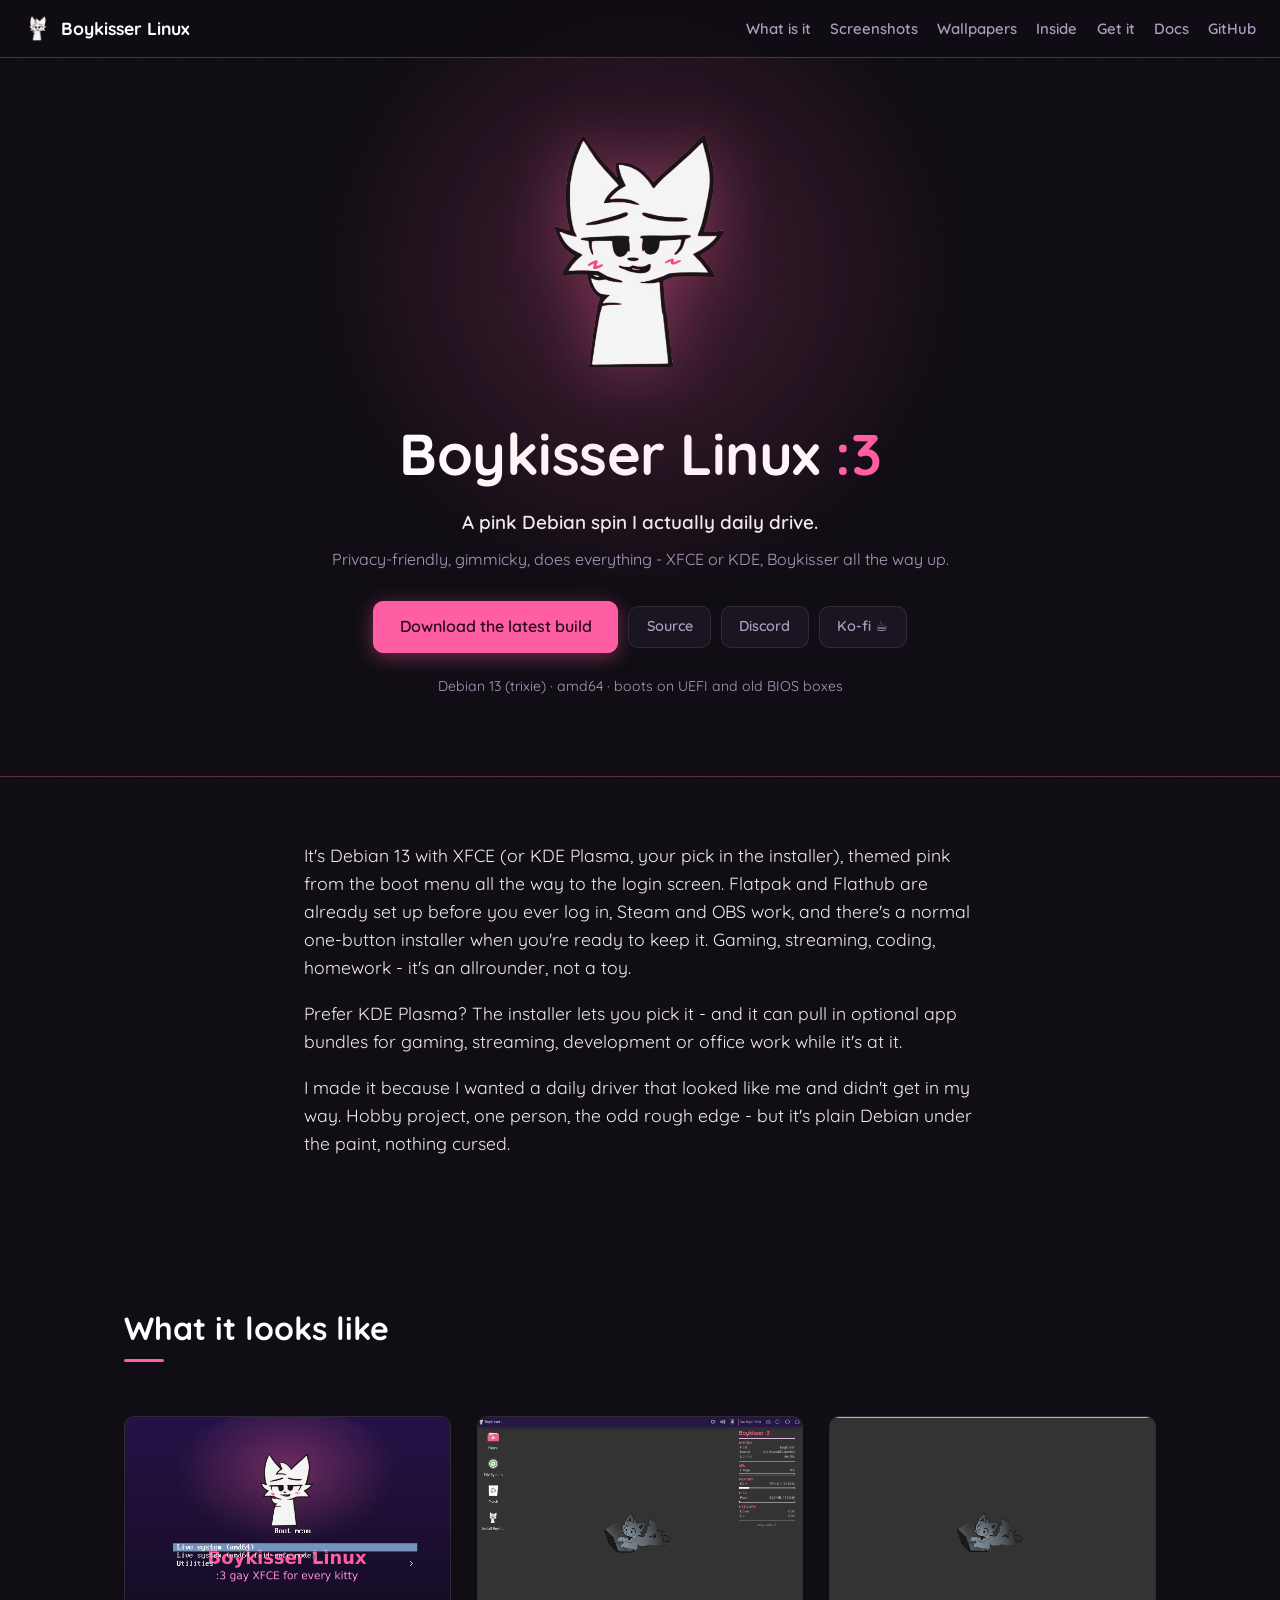
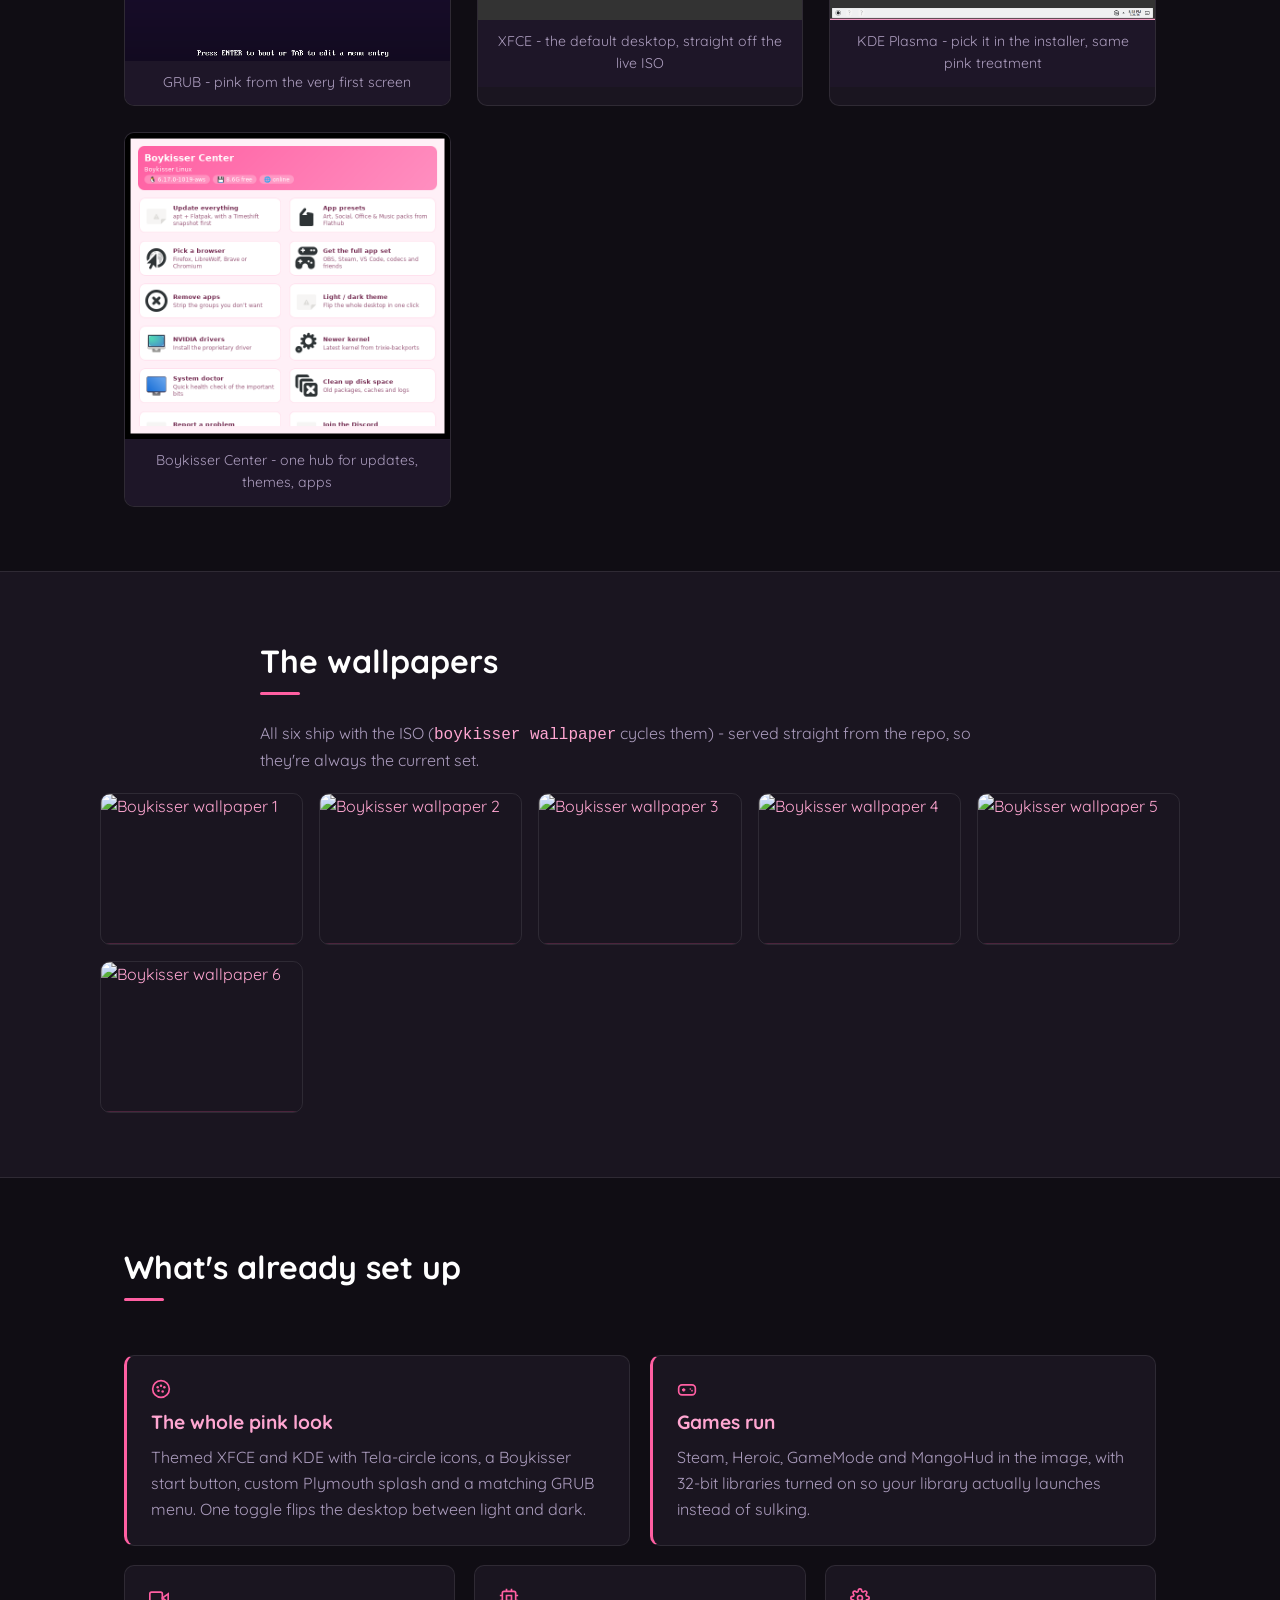
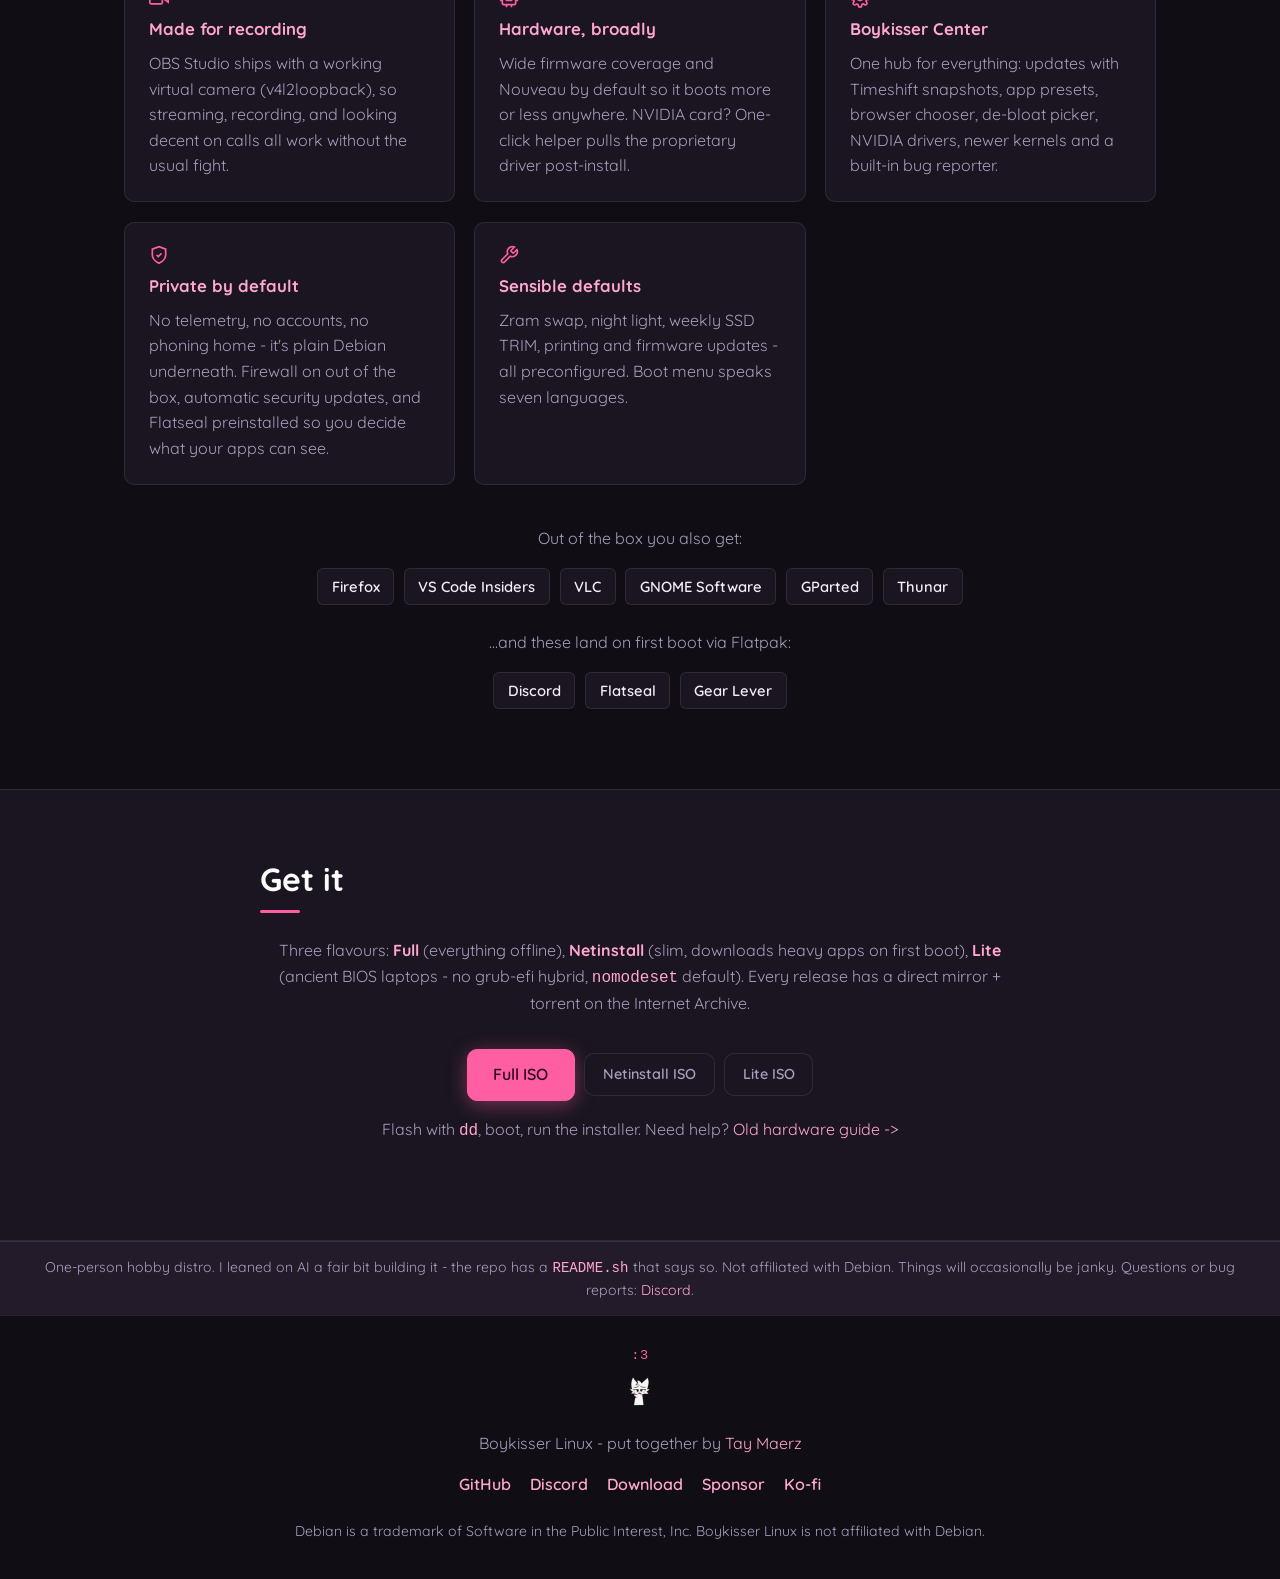
==== commit 16c1654f: "site: KDE gets equal billing next to XFCE everywhere" ====
--- a/index.html
+++ b/index.html
@@ -3,9 +3,9 @@
 <head>
 <meta charset="UTF-8">
 <meta name="viewport" content="width=device-width, initial-scale=1.0">
-<title>Boykisser Linux - a pink, gimmicky Debian XFCE distro :3</title>
-<meta name="description" content="Boykisser Linux is a privacy-friendly, gimmicky, daily-drivable Debian 13 (trixie) distro with a fully themed XFCE desktop. Flatpak out of the box, Steam, OBS virtual camera, and the cutest pink theme on the planet. Free ISO download.">
-<meta name="keywords" content="Boykisser Linux, Linux distro, Debian, XFCE, pink Linux, gaming Linux, Flatpak, Steam Linux, OBS virtual camera, trixie, free ISO, daily driver Linux">
+<title>Boykisser Linux - a pink, gimmicky Debian distro (XFCE & KDE) :3</title>
+<meta name="description" content="Boykisser Linux is a privacy-friendly, gimmicky, daily-drivable Debian 13 (trixie) distro with fully themed XFCE and KDE Plasma desktops. Flatpak out of the box, Steam, OBS virtual camera, and the cutest pink theme on the planet. Free ISO download.">
+<meta name="keywords" content="Boykisser Linux, Linux distro, Debian, XFCE, KDE Plasma, pink Linux, gaming Linux, Flatpak, Steam Linux, OBS virtual camera, trixie, free ISO, daily driver Linux">
 <meta name="author" content="Tay Maerz">
 <meta name="robots" content="index, follow">
 <meta name="theme-color" content="#ff5fa2">
@@ -13,8 +13,8 @@
 
 <!-- Open Graph -->
 <meta property="og:site_name" content="Boykisser Linux">
-<meta property="og:title" content="Boykisser Linux - a pink, gimmicky Debian XFCE distro :3">
-<meta property="og:description" content="A privacy-friendly, gimmicky, daily-drivable Debian distro with XFCE. Flatpak, Steam, and OBS ready out of the box. :3">
+<meta property="og:title" content="Boykisser Linux - a pink, gimmicky Debian distro (XFCE & KDE) :3">
+<meta property="og:description" content="A privacy-friendly, gimmicky, daily-drivable Debian distro with XFCE or KDE Plasma. Flatpak, Steam, and OBS ready out of the box. :3">
 <meta property="og:image" content="https://boykisser.taymaerz.de/assets/boykisser.png">
 <meta property="og:image:alt" content="The Boykisser Linux mascot">
 <meta property="og:url" content="https://boykisser.taymaerz.de/">
@@ -23,8 +23,8 @@
 
 <!-- Twitter -->
 <meta name="twitter:card" content="summary_large_image">
-<meta name="twitter:title" content="Boykisser Linux - a pink, gimmicky Debian XFCE distro :3">
-<meta name="twitter:description" content="A privacy-friendly, gimmicky, daily-drivable Debian distro with XFCE. Flatpak, Steam, and OBS ready out of the box. :3">
+<meta name="twitter:title" content="Boykisser Linux - a pink, gimmicky Debian distro (XFCE & KDE) :3">
+<meta name="twitter:description" content="A privacy-friendly, gimmicky, daily-drivable Debian distro with XFCE or KDE Plasma. Flatpak, Steam, and OBS ready out of the box. :3">
 <meta name="twitter:image" content="https://boykisser.taymaerz.de/assets/boykisser.png">
 <meta name="twitter:image:alt" content="The Boykisser Linux mascot">
 
@@ -43,7 +43,7 @@
       "@id": "https://boykisser.taymaerz.de/#website",
       "url": "https://boykisser.taymaerz.de/",
       "name": "Boykisser Linux",
-      "description": "A pink, gimmicky, daily-drivable Debian XFCE distro.",
+      "description": "A pink, gimmicky, daily-drivable Debian distro with XFCE and KDE.",
       "inLanguage": "en",
       "author": {
         "@type": "Person",
@@ -56,7 +56,7 @@
       "name": "Boykisser Linux",
       "operatingSystem": "Linux",
       "applicationCategory": "OperatingSystem",
-      "description": "Boykisser Linux is a privacy-friendly, gimmicky, daily-drivable Debian 13 (trixie) distro with a fully themed XFCE desktop, Flatpak, Steam, and an OBS virtual camera ready out of the box.",
+      "description": "Boykisser Linux is a privacy-friendly, gimmicky, daily-drivable Debian 13 (trixie) distro with fully themed XFCE and KDE Plasma desktops, Flatpak, Steam, and an OBS virtual camera ready out of the box.",
       "url": "https://boykisser.taymaerz.de/",
       "image": "https://boykisser.taymaerz.de/assets/boykisser.png",
       "downloadUrl": "https://github.com/taynotfound/BoykisserLinux/releases/latest",
@@ -102,7 +102,7 @@
     <img class="hero-cat" src="assets/boykisser.png" alt="The Boykisser mascot" width="260">
     <h1>Boykisser&nbsp;Linux <span class="uwu">:3</span></h1>
     <p class="tagline">A pink Debian spin I actually daily drive.</p>
-    <p class="tagline-sub">Privacy-friendly, gimmicky, does everything - XFCE underneath, Boykisser all the way up.</p>
+    <p class="tagline-sub">Privacy-friendly, gimmicky, does everything - XFCE or KDE, Boykisser all the way up.</p>
     <div class="cta">
       <a class="btn btn-primary" id="download-btn" href="https://github.com/taynotfound/BoykisserLinux/releases/latest">Download the latest build</a>
       <a class="btn" href="https://github.com/taynotfound/BoykisserLinux">Source</a>
@@ -117,7 +117,7 @@
 
 <section id="what" class="section lede reveal">
   <p>
-    It's Debian 13 with XFCE, themed pink from the boot menu all the way to the login
+    It's Debian 13 with XFCE (or KDE Plasma, your pick in the installer), themed pink from the boot menu all the way to the login
     screen. Flatpak and Flathub are already set up before you ever log in, Steam and OBS
     work, and there's a normal one-button installer when you're ready to keep it.
     Gaming, streaming, coding, homework - it's an allrounder, not a toy.
@@ -182,7 +182,7 @@
       <svg class="feature-icon" viewBox="0 0 24 24" fill="none" stroke="currentColor" stroke-width="2"><circle cx="12" cy="12" r="10"/><circle cx="8" cy="10" r="1.5" fill="currentColor" stroke="none"/><circle cx="12" cy="8" r="1.5" fill="currentColor" stroke="none"/><circle cx="16" cy="10" r="1.5" fill="currentColor" stroke="none"/><circle cx="9" cy="14" r="1.5" fill="currentColor" stroke="none"/><circle cx="14" cy="15" r="1.5" fill="currentColor" stroke="none"/></svg>
       <h3>The whole pink look</h3>
       <p>
-        Themed XFCE with Tela-circle icons, a Boykisser start button, custom Plymouth
+        Themed XFCE and KDE with Tela-circle icons, a Boykisser start button, custom Plymouth
         splash and a matching GRUB menu. One toggle flips the desktop between light and dark.
       </p>
     </div>
